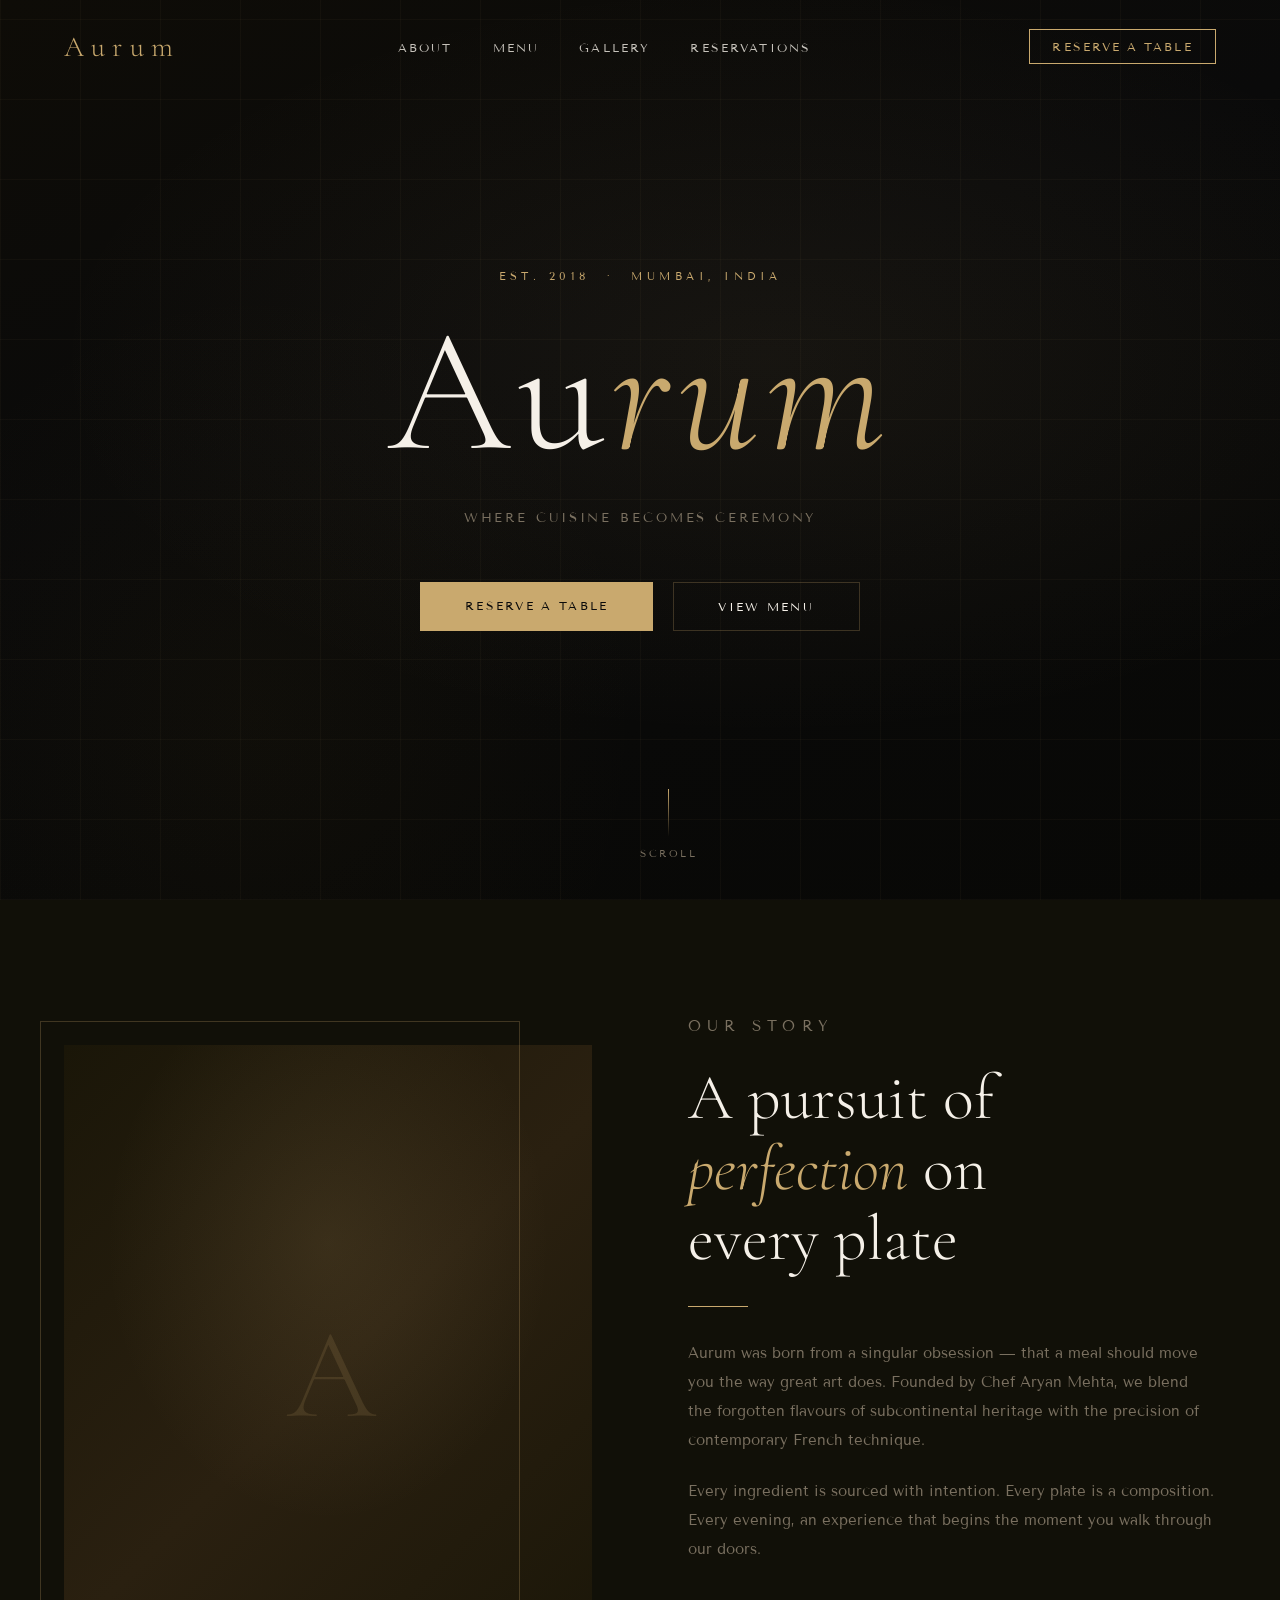
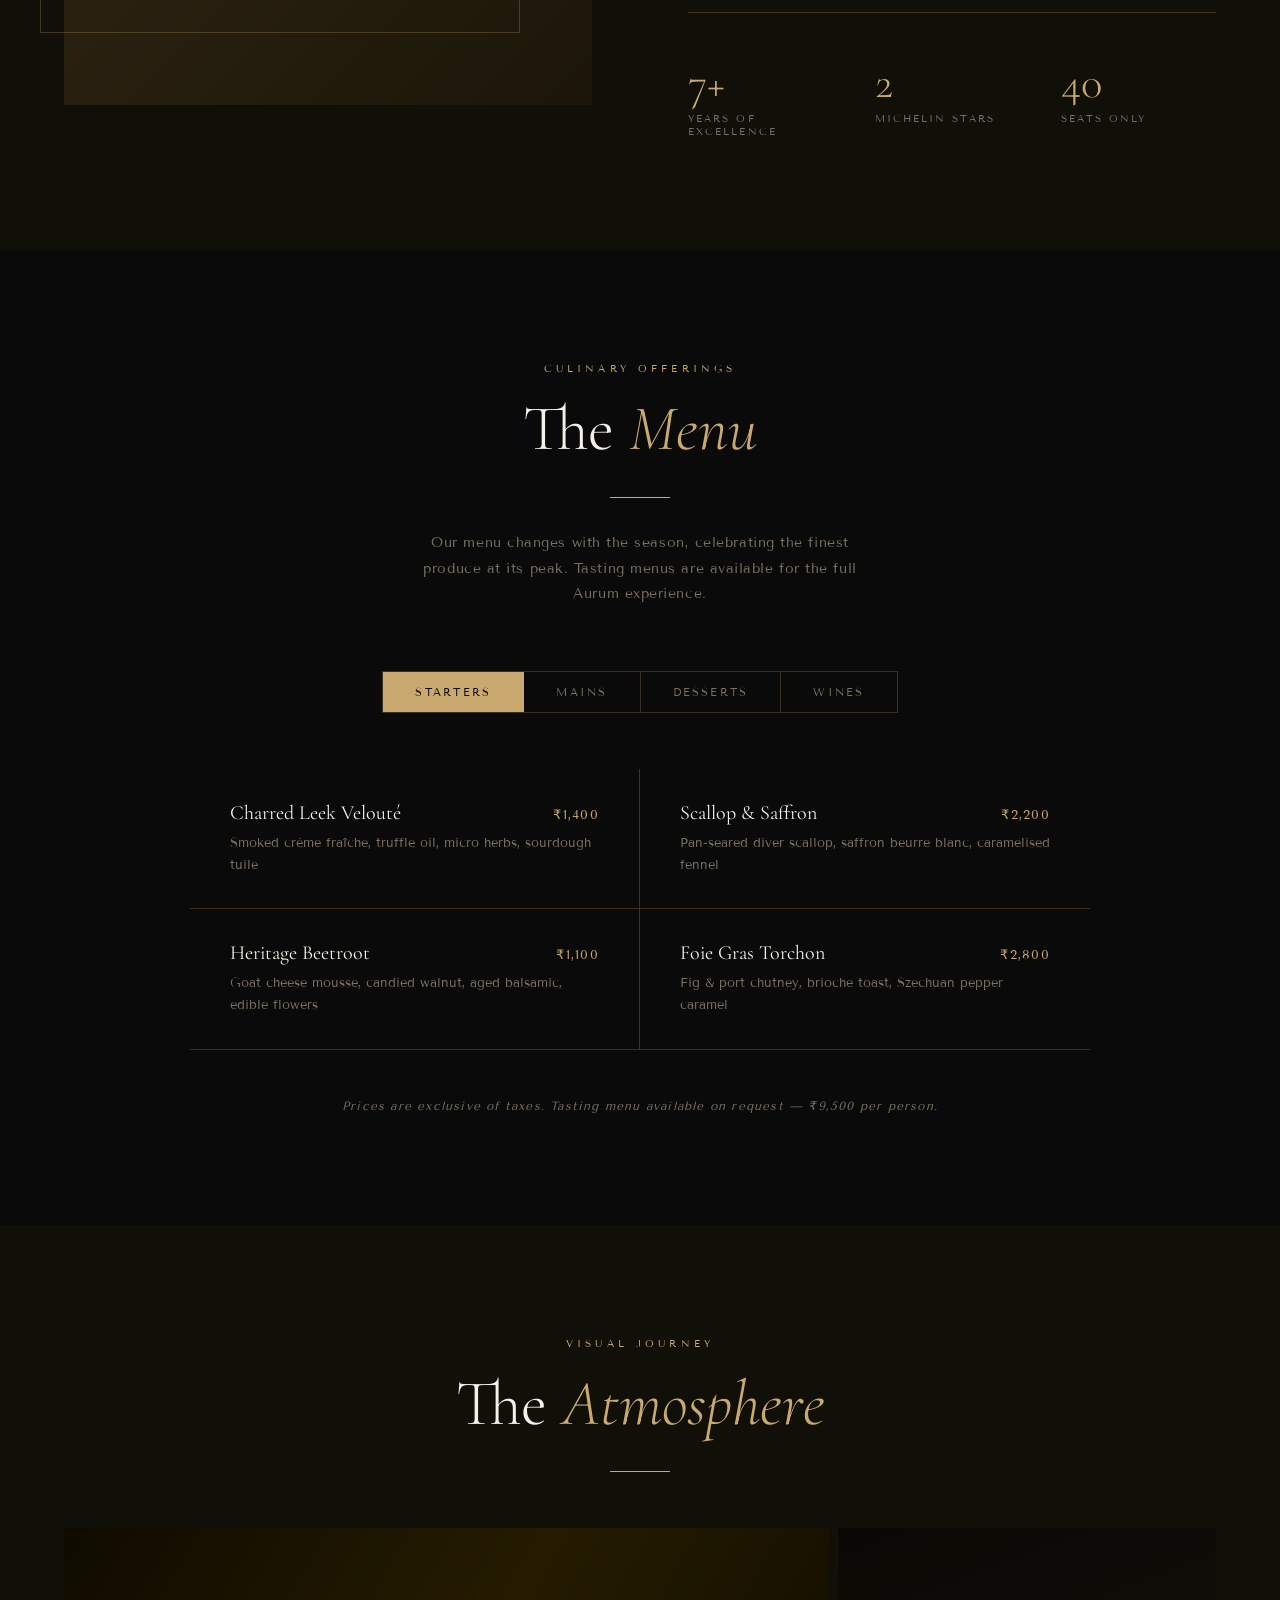
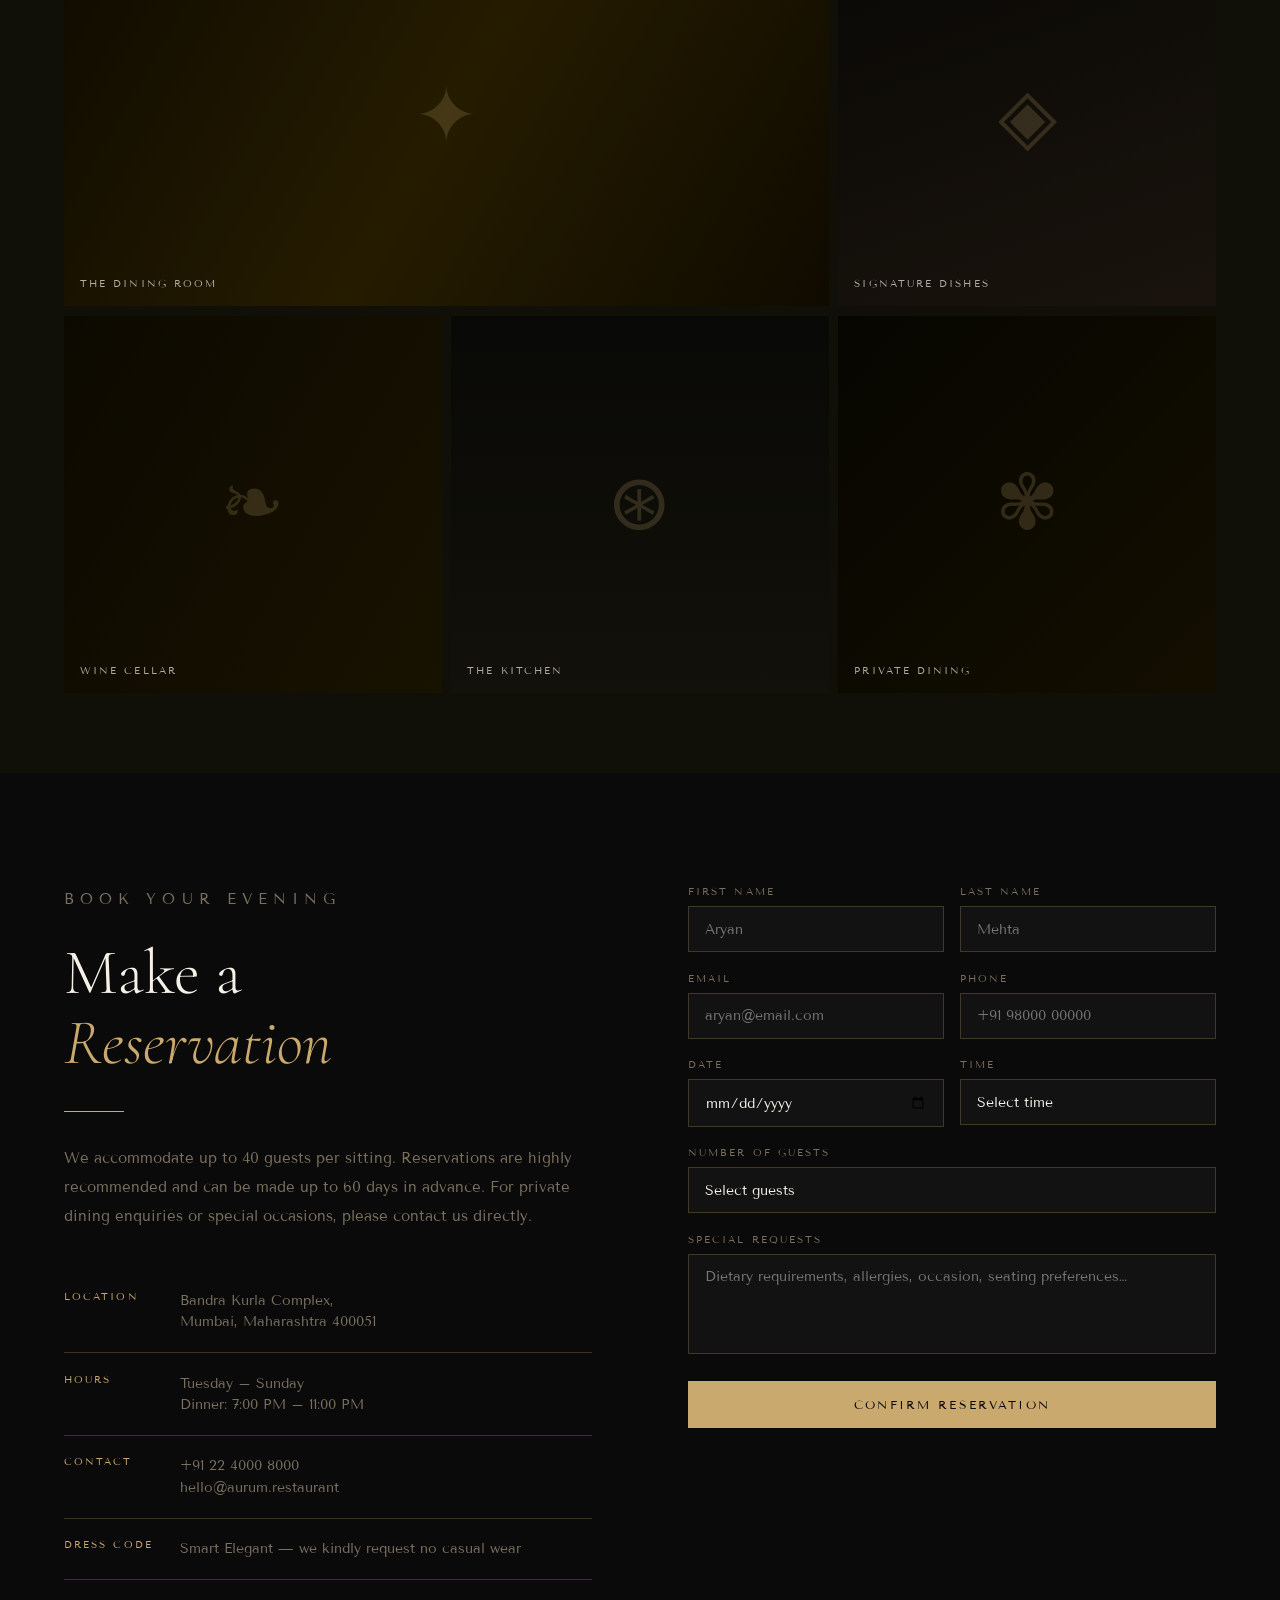
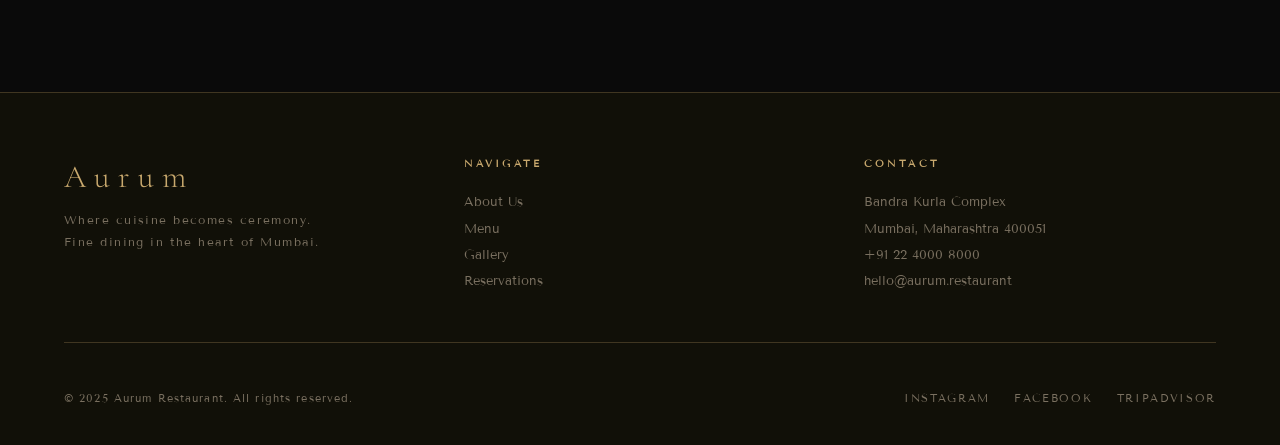
==== index.html @ f6ace439 "Create index.html" ====
<!DOCTYPE html>
<html lang="en">
<head>
  <meta charset="UTF-8" />
  <meta name="viewport" content="width=device-width, initial-scale=1.0"/>
  <title>Aurum — Fine Dining</title>
  <link rel="preconnect" href="https://fonts.googleapis.com">
  <link rel="preconnect" href="https://fonts.gstatic.com" crossorigin>
  <link href="https://fonts.googleapis.com/css2?family=Cormorant+Garamond:ital,wght@0,300;0,400;0,600;1,300;1,400&family=Tenor+Sans&display=swap" rel="stylesheet">
  <style>
    *, *::before, *::after { box-sizing: border-box; margin: 0; padding: 0; }

    :root {
      --gold: #C9A96E;
      --gold-light: #E8D5A3;
      --gold-dark: #8B6914;
      --black: #0A0A0A;
      --deep: #111008;
      --off-white: #F5F0E8;
      --muted: #7A7060;
      --border: rgba(201,169,110,0.25);
    }

    html { scroll-behavior: smooth; }

    body {
      background: var(--black);
      color: var(--off-white);
      font-family: 'Tenor Sans', sans-serif;
      overflow-x: hidden;
    }

    /* ── NAV ── */
    nav {
      position: fixed; top: 0; left: 0; right: 0; z-index: 100;
      display: flex; align-items: center; justify-content: space-between;
      padding: 1.8rem 5vw;
      transition: background 0.4s, padding 0.4s;
    }
    nav.scrolled {
      background: rgba(10,10,10,0.95);
      backdrop-filter: blur(12px);
      padding: 1.1rem 5vw;
      border-bottom: 1px solid var(--border);
    }
    .nav-logo {
      font-family: 'Cormorant Garamond', serif;
      font-size: 1.8rem;
      font-weight: 300;
      letter-spacing: 0.25em;
      color: var(--gold);
      text-decoration: none;
    }
    .nav-links { display: flex; gap: 2.5rem; list-style: none; }
    .nav-links a {
      color: var(--off-white);
      text-decoration: none;
      font-size: 0.75rem;
      letter-spacing: 0.18em;
      text-transform: uppercase;
      opacity: 0.8;
      transition: opacity 0.2s, color 0.2s;
    }
    .nav-links a:hover { opacity: 1; color: var(--gold); }
    .nav-reserve {
      font-size: 0.72rem;
      letter-spacing: 0.18em;
      text-transform: uppercase;
      border: 1px solid var(--gold);
      color: var(--gold);
      padding: 0.55rem 1.4rem;
      text-decoration: none;
      transition: background 0.25s, color 0.25s;
    }
    .nav-reserve:hover { background: var(--gold); color: var(--black); }
    .hamburger { display: none; flex-direction: column; gap: 5px; cursor: pointer; }
    .hamburger span { width: 24px; height: 1px; background: var(--off-white); display: block; transition: 0.3s; }

    /* ── HERO ── */
    #hero {
      min-height: 100vh;
      display: grid; place-items: center;
      position: relative;
      overflow: hidden;
    }
    .hero-bg {
      position: absolute; inset: 0;
      background:
        radial-gradient(ellipse 80% 60% at 60% 40%, rgba(201,169,110,0.07) 0%, transparent 70%),
        radial-gradient(ellipse 50% 80% at 20% 80%, rgba(139,105,20,0.05) 0%, transparent 60%),
        linear-gradient(160deg, #0e0c07 0%, #0A0A0A 40%, #080806 100%);
    }
    .hero-lines {
      position: absolute; inset: 0;
      background-image:
        repeating-linear-gradient(90deg, rgba(201,169,110,0.04) 0px, rgba(201,169,110,0.04) 1px, transparent 1px, transparent 80px),
        repeating-linear-gradient(0deg, rgba(201,169,110,0.04) 0px, rgba(201,169,110,0.04) 1px, transparent 1px, transparent 80px);
    }
    .hero-content {
      position: relative; z-index: 2;
      text-align: center;
      padding: 0 2rem;
      animation: heroFade 1.4s ease both;
    }
    @keyframes heroFade {
      from { opacity: 0; transform: translateY(30px); }
      to   { opacity: 1; transform: translateY(0); }
    }
    .hero-eyebrow {
      font-size: 0.7rem;
      letter-spacing: 0.4em;
      text-transform: uppercase;
      color: var(--gold);
      margin-bottom: 2rem;
      animation: heroFade 1.4s 0.2s ease both;
    }
    .hero-title {
      font-family: 'Cormorant Garamond', serif;
      font-size: clamp(5rem, 14vw, 11rem);
      font-weight: 300;
      line-height: 0.88;
      letter-spacing: 0.04em;
      color: var(--off-white);
      animation: heroFade 1.4s 0.35s ease both;
    }
    .hero-title em {
      font-style: italic;
      color: var(--gold);
    }
    .hero-subtitle {
      margin-top: 2.5rem;
      font-size: 0.82rem;
      letter-spacing: 0.22em;
      text-transform: uppercase;
      color: var(--muted);
      animation: heroFade 1.4s 0.5s ease both;
    }
    .hero-cta {
      margin-top: 3.5rem;
      display: flex; gap: 1.2rem; justify-content: center; flex-wrap: wrap;
      animation: heroFade 1.4s 0.65s ease both;
    }
    .btn-primary {
      background: var(--gold); color: var(--black);
      padding: 1rem 2.8rem;
      text-decoration: none;
      font-size: 0.72rem;
      letter-spacing: 0.2em;
      text-transform: uppercase;
      transition: background 0.25s, transform 0.2s;
      display: inline-block;
    }
    .btn-primary:hover { background: var(--gold-light); transform: translateY(-2px); }
    .btn-outline {
      border: 1px solid var(--border);
      color: var(--off-white);
      padding: 1rem 2.8rem;
      text-decoration: none;
      font-size: 0.72rem;
      letter-spacing: 0.2em;
      text-transform: uppercase;
      transition: border-color 0.25s, color 0.25s;
      display: inline-block;
    }
    .btn-outline:hover { border-color: var(--gold); color: var(--gold); }
    .hero-scroll {
      position: absolute; bottom: 2.5rem; left: 50%; transform: translateX(-50%);
      display: flex; flex-direction: column; align-items: center; gap: 0.6rem;
      font-size: 0.65rem; letter-spacing: 0.25em; text-transform: uppercase; color: var(--muted);
      animation: heroFade 1.4s 1s ease both;
    }
    .scroll-line {
      width: 1px; height: 48px;
      background: linear-gradient(to bottom, var(--gold), transparent);
      animation: scrollPulse 2s ease-in-out infinite;
    }
    @keyframes scrollPulse {
      0%,100% { opacity: 0.4; transform: scaleY(1); }
      50% { opacity: 1; transform: scaleY(1.2); }
    }

    /* ── SECTION COMMONS ── */
    section { padding: 7rem 5vw; }
    .section-label {
      font-size: 0.65rem;
      letter-spacing: 0.4em;
      text-transform: uppercase;
      color: var(--gold);
      margin-bottom: 1.2rem;
    }
    .section-title {
      font-family: 'Cormorant Garamond', serif;
      font-size: clamp(2.6rem, 5vw, 4rem);
      font-weight: 300;
      line-height: 1.1;
      color: var(--off-white);
    }
    .section-title em { font-style: italic; color: var(--gold); }
    .divider {
      width: 60px; height: 1px;
      background: var(--gold);
      margin: 2rem 0;
    }

    /* ── ABOUT ── */
    #about {
      display: grid;
      grid-template-columns: 1fr 1fr;
      gap: 6rem;
      align-items: center;
      background: var(--deep);
    }
    .about-visual {
      position: relative;
      aspect-ratio: 4/5;
    }
    .about-img-placeholder {
      width: 100%; height: 100%;
      background: linear-gradient(135deg, #1a1608 0%, #2a2010 50%, #1a1608 100%);
      display: flex; align-items: center; justify-content: center;
      overflow: hidden;
      position: relative;
    }
    .about-img-placeholder::before {
      content: '';
      position: absolute; inset: 0;
      background:
        radial-gradient(ellipse 60% 60% at 50% 30%, rgba(201,169,110,0.12) 0%, transparent 70%);
    }
    .about-img-inner {
      font-family: 'Cormorant Garamond', serif;
      font-size: 8rem;
      color: rgba(201,169,110,0.15);
      font-weight: 300;
      letter-spacing: -0.05em;
      z-index: 1;
    }
    .about-frame {
      position: absolute;
      top: -1.5rem; left: -1.5rem;
      width: calc(100% - 3rem); height: calc(100% - 3rem);
      border: 1px solid var(--border);
      pointer-events: none;
    }
    .about-text p {
      color: var(--muted);
      line-height: 1.9;
      font-size: 0.95rem;
      margin-bottom: 1.4rem;
    }
    .about-stats {
      display: grid; grid-template-columns: repeat(3, 1fr);
      gap: 2rem; margin-top: 3rem;
      padding-top: 3rem;
      border-top: 1px solid var(--border);
    }
    .stat-num {
      font-family: 'Cormorant Garamond', serif;
      font-size: 2.8rem;
      font-weight: 300;
      color: var(--gold);
      line-height: 1;
    }
    .stat-label {
      font-size: 0.65rem;
      letter-spacing: 0.2em;
      text-transform: uppercase;
      color: var(--muted);
      margin-top: 0.4rem;
    }

    /* ── MENU ── */
    #menu { background: var(--black); }
    .menu-header { text-align: center; margin-bottom: 4rem; }
    .menu-header .divider { margin: 2rem auto; }
    .menu-tabs {
      display: flex; justify-content: center; gap: 0;
      margin-bottom: 3.5rem;
      border: 1px solid var(--border);
      width: fit-content;
      margin-left: auto; margin-right: auto;
    }
    .tab-btn {
      padding: 0.8rem 2rem;
      font-size: 0.7rem;
      letter-spacing: 0.2em;
      text-transform: uppercase;
      background: none;
      border: none;
      color: var(--muted);
      cursor: pointer;
      transition: background 0.2s, color 0.2s;
      font-family: 'Tenor Sans', sans-serif;
      border-right: 1px solid var(--border);
    }
    .tab-btn:last-child { border-right: none; }
    .tab-btn.active { background: var(--gold); color: var(--black); }
    .tab-btn:hover:not(.active) { color: var(--gold); }
    .menu-panel { display: none; }
    .menu-panel.active { display: block; }
    .menu-grid {
      display: grid;
      grid-template-columns: 1fr 1fr;
      gap: 0;
      max-width: 900px;
      margin: 0 auto;
    }
    .menu-item {
      padding: 2rem 2.5rem;
      border-bottom: 1px solid var(--border);
      border-right: 1px solid var(--border);
      transition: background 0.2s;
    }
    .menu-item:nth-child(even) { border-right: none; }
    .menu-item:hover { background: rgba(201,169,110,0.03); }
    .menu-item-top {
      display: flex; justify-content: space-between; align-items: baseline;
      margin-bottom: 0.5rem;
    }
    .menu-item-name {
      font-family: 'Cormorant Garamond', serif;
      font-size: 1.25rem;
      font-weight: 400;
      color: var(--off-white);
    }
    .menu-item-price {
      font-size: 0.8rem;
      color: var(--gold);
      letter-spacing: 0.1em;
    }
    .menu-item-desc {
      font-size: 0.8rem;
      color: var(--muted);
      line-height: 1.7;
    }
    .menu-note {
      text-align: center;
      margin-top: 3rem;
      font-size: 0.75rem;
      color: var(--muted);
      letter-spacing: 0.1em;
      font-style: italic;
    }

    /* ── GALLERY ── */
    #gallery {
      background: var(--deep);
      padding-bottom: 5rem;
    }
    .gallery-header { text-align: center; margin-bottom: 3.5rem; }
    .gallery-header .divider { margin: 2rem auto; }
    .gallery-grid {
      display: grid;
      grid-template-columns: repeat(3, 1fr);
      grid-template-rows: auto;
      gap: 0.6rem;
    }
    .gallery-cell {
      aspect-ratio: 1;
      overflow: hidden;
      position: relative;
      cursor: pointer;
    }
    .gallery-cell:first-child { grid-column: span 2; aspect-ratio: unset; }
    .gallery-inner {
      width: 100%; height: 100%;
      min-height: 220px;
      background: linear-gradient(135deg, #1a1608, #2e2410);
      display: flex; align-items: center; justify-content: center;
      transition: transform 0.5s ease;
      position: relative;
      overflow: hidden;
    }
    .gallery-inner::after {
      content: '';
      position: absolute; inset: 0;
      background: rgba(0,0,0,0.4);
      transition: opacity 0.3s;
    }
    .gallery-cell:hover .gallery-inner { transform: scale(1.04); }
    .gallery-cell:hover .gallery-inner::after { opacity: 0.2; }
    .gallery-icon {
      font-family: 'Cormorant Garamond', serif;
      font-size: clamp(3rem, 6vw, 5rem);
      color: rgba(201,169,110,0.2);
      z-index: 1;
    }
    .gallery-label {
      position: absolute; bottom: 1rem; left: 1rem;
      font-size: 0.65rem;
      letter-spacing: 0.2em;
      text-transform: uppercase;
      color: rgba(245,240,232,0.7);
      z-index: 2;
    }

    /* ── RESERVATIONS ── */
    #reservations {
      background: var(--black);
      display: grid;
      grid-template-columns: 1fr 1fr;
      gap: 6rem;
      align-items: start;
    }
    .res-info {}
    .res-info p {
      color: var(--muted);
      line-height: 1.9;
      font-size: 0.95rem;
      margin-bottom: 1.5rem;
    }
    .res-details { margin-top: 2.5rem; }
    .res-detail-item {
      display: flex; gap: 1rem;
      padding: 1.2rem 0;
      border-bottom: 1px solid var(--border);
    }
    .res-detail-label {
      font-size: 0.65rem;
      letter-spacing: 0.2em;
      text-transform: uppercase;
      color: var(--gold);
      min-width: 100px;
    }
    .res-detail-value {
      font-size: 0.85rem;
      color: var(--muted);
      line-height: 1.6;
    }
    .res-form { display: flex; flex-direction: column; gap: 1.2rem; }
    .form-row { display: grid; grid-template-columns: 1fr 1fr; gap: 1rem; }
    .form-group { display: flex; flex-direction: column; gap: 0.5rem; }
    .form-group label {
      font-size: 0.65rem;
      letter-spacing: 0.2em;
      text-transform: uppercase;
      color: var(--muted);
    }
    .form-group input,
    .form-group select,
    .form-group textarea {
      background: rgba(255,255,255,0.03);
      border: 1px solid var(--border);
      color: var(--off-white);
      padding: 0.85rem 1rem;
      font-family: 'Tenor Sans', sans-serif;
      font-size: 0.85rem;
      outline: none;
      transition: border-color 0.2s;
      -webkit-appearance: none;
    }
    .form-group select { cursor: pointer; }
    .form-group select option { background: #111; }
    .form-group input:focus,
    .form-group select:focus,
    .form-group textarea:focus { border-color: var(--gold); }
    .form-group textarea { resize: none; height: 100px; }
    .form-submit {
      background: var(--gold); color: var(--black);
      border: none;
      padding: 1rem 2rem;
      font-family: 'Tenor Sans', sans-serif;
      font-size: 0.72rem;
      letter-spacing: 0.2em;
      text-transform: uppercase;
      cursor: pointer;
      transition: background 0.25s, transform 0.2s;
      margin-top: 0.5rem;
    }
    .form-submit:hover { background: var(--gold-light); transform: translateY(-2px); }
    .form-success {
      display: none;
      background: rgba(201,169,110,0.08);
      border: 1px solid var(--border);
      padding: 1.5rem;
      text-align: center;
      color: var(--gold);
      font-size: 0.85rem;
      letter-spacing: 0.1em;
    }

    /* ── FOOTER ── */
    footer {
      background: var(--deep);
      padding: 4rem 5vw 2.5rem;
      border-top: 1px solid var(--border);
    }
    .footer-top {
      display: grid; grid-template-columns: 1fr 1fr 1fr;
      gap: 3rem; margin-bottom: 3rem;
      padding-bottom: 3rem;
      border-bottom: 1px solid var(--border);
    }
    .footer-brand {}
    .footer-logo {
      font-family: 'Cormorant Garamond', serif;
      font-size: 2rem; font-weight: 300;
      letter-spacing: 0.25em; color: var(--gold);
      margin-bottom: 0.8rem;
    }
    .footer-tagline {
      font-size: 0.75rem; color: var(--muted);
      letter-spacing: 0.12em; line-height: 1.8;
    }
    .footer-col h4 {
      font-size: 0.65rem;
      letter-spacing: 0.3em;
      text-transform: uppercase;
      color: var(--gold);
      margin-bottom: 1.2rem;
    }
    .footer-col p, .footer-col a {
      font-size: 0.82rem;
      color: var(--muted);
      line-height: 2;
      text-decoration: none;
      display: block;
      transition: color 0.2s;
    }
    .footer-col a:hover { color: var(--gold); }
    .footer-bottom {
      display: flex; justify-content: space-between; align-items: center;
      flex-wrap: wrap; gap: 1rem;
    }
    .footer-copy {
      font-size: 0.7rem; color: var(--muted);
      letter-spacing: 0.1em;
    }
    .footer-social { display: flex; gap: 1.5rem; }
    .footer-social a {
      font-size: 0.7rem;
      letter-spacing: 0.15em;
      text-transform: uppercase;
      color: var(--muted);
      text-decoration: none;
      transition: color 0.2s;
    }
    .footer-social a:hover { color: var(--gold); }

    /* ── FADE IN ON SCROLL ── */
    .reveal {
      opacity: 0;
      transform: translateY(24px);
      transition: opacity 0.8s ease, transform 0.8s ease;
    }
    .reveal.visible {
      opacity: 1;
      transform: translateY(0);
    }

    /* ── RESPONSIVE ── */
    @media (max-width: 900px) {
      #about { grid-template-columns: 1fr; }
      .about-visual { max-width: 400px; }
      .menu-grid { grid-template-columns: 1fr; }
      .menu-item { border-right: none; }
      .menu-item:nth-child(even) { border-right: none; }
      #reservations { grid-template-columns: 1fr; }
      .form-row { grid-template-columns: 1fr; }
      .gallery-grid { grid-template-columns: 1fr 1fr; }
      .gallery-cell:first-child { grid-column: span 2; }
      .footer-top { grid-template-columns: 1fr; gap: 2rem; }
      .nav-links, .nav-reserve { display: none; }
      .hamburger { display: flex; }
    }
    @media (max-width: 560px) {
      section { padding: 5rem 6vw; }
      .gallery-grid { grid-template-columns: 1fr; }
      .gallery-cell:first-child { grid-column: span 1; }
      .menu-tabs { flex-direction: column; width: 100%; }
      .tab-btn { border-right: none; border-bottom: 1px solid var(--border); }
      .tab-btn:last-child { border-bottom: none; }
      .about-stats { grid-template-columns: 1fr 1fr; }
    }

    /* Mobile nav drawer */
    .mobile-nav {
      display: none;
      position: fixed; inset: 0; z-index: 200;
      background: rgba(10,10,10,0.98);
      flex-direction: column;
      align-items: center;
      justify-content: center;
      gap: 2.5rem;
    }
    .mobile-nav.open { display: flex; }
    .mobile-nav a {
      font-family: 'Cormorant Garamond', serif;
      font-size: 2.5rem; font-weight: 300;
      letter-spacing: 0.1em;
      color: var(--off-white);
      text-decoration: none;
      transition: color 0.2s;
    }
    .mobile-nav a:hover { color: var(--gold); }
    .mobile-close {
      position: absolute; top: 2rem; right: 5vw;
      font-size: 2rem; color: var(--muted);
      background: none; border: none; cursor: pointer;
    }
  </style>
</head>
<body>

<!-- NAV -->
<nav id="navbar">
  <a class="nav-logo" href="#">Aurum</a>
  <ul class="nav-links">
    <li><a href="#about">About</a></li>
    <li><a href="#menu">Menu</a></li>
    <li><a href="#gallery">Gallery</a></li>
    <li><a href="#reservations">Reservations</a></li>
  </ul>
  <a class="nav-reserve" href="#reservations">Reserve a Table</a>
  <div class="hamburger" id="hamburger">
    <span></span><span></span><span></span>
  </div>
</nav>

<!-- MOBILE NAV -->
<div class="mobile-nav" id="mobileNav">
  <button class="mobile-close" id="mobileClose">✕</button>
  <a href="#about" onclick="closeMobile()">About</a>
  <a href="#menu" onclick="closeMobile()">Menu</a>
  <a href="#gallery" onclick="closeMobile()">Gallery</a>
  <a href="#reservations" onclick="closeMobile()">Reserve</a>
</div>

<!-- HERO -->
<section id="hero">
  <div class="hero-bg"></div>
  <div class="hero-lines"></div>
  <div class="hero-content">
    <p class="hero-eyebrow">Est. 2018 &nbsp;·&nbsp; Mumbai, India</p>
    <h1 class="hero-title">Au<em>rum</em></h1>
    <p class="hero-subtitle">Where Cuisine Becomes Ceremony</p>
    <div class="hero-cta">
      <a href="#reservations" class="btn-primary">Reserve a Table</a>
      <a href="#menu" class="btn-outline">View Menu</a>
    </div>
  </div>
  <div class="hero-scroll">
    <div class="scroll-line"></div>
    <span>Scroll</span>
  </div>
</section>

<!-- ABOUT -->
<section id="about">
  <div class="about-visual reveal">
    <div class="about-img-placeholder">
      <div class="about-img-inner">A</div>
    </div>
    <div class="about-frame"></div>
  </div>
  <div class="about-text reveal">
    <p class="section-label">Our Story</p>
    <h2 class="section-title">A pursuit of<br><em>perfection</em> on<br>every plate</h2>
    <div class="divider"></div>
    <p>Aurum was born from a singular obsession — that a meal should move you the way great art does. Founded by Chef Aryan Mehta, we blend the forgotten flavours of subcontinental heritage with the precision of contemporary French technique.</p>
    <p>Every ingredient is sourced with intention. Every plate is a composition. Every evening, an experience that begins the moment you walk through our doors.</p>
    <div class="about-stats">
      <div>
        <div class="stat-num">7+</div>
        <div class="stat-label">Years of Excellence</div>
      </div>
      <div>
        <div class="stat-num">2</div>
        <div class="stat-label">Michelin Stars</div>
      </div>
      <div>
        <div class="stat-num">40</div>
        <div class="stat-label">Seats Only</div>
      </div>
    </div>
  </div>
</section>

<!-- MENU -->
<section id="menu">
  <div class="menu-header reveal">
    <p class="section-label">Culinary Offerings</p>
    <h2 class="section-title">The <em>Menu</em></h2>
    <div class="divider"></div>
    <p style="color:var(--muted);font-size:0.85rem;max-width:480px;margin:0 auto;line-height:1.9;letter-spacing:0.04em;">Our menu changes with the season, celebrating the finest produce at its peak. Tasting menus are available for the full Aurum experience.</p>
  </div>

  <div class="menu-tabs reveal">
    <button class="tab-btn active" onclick="switchTab('starters')">Starters</button>
    <button class="tab-btn" onclick="switchTab('mains')">Mains</button>
    <button class="tab-btn" onclick="switchTab('desserts')">Desserts</button>
    <button class="tab-btn" onclick="switchTab('wines')">Wines</button>
  </div>

  <div id="starters" class="menu-panel active reveal">
    <div class="menu-grid">
      <div class="menu-item">
        <div class="menu-item-top">
          <span class="menu-item-name">Charred Leek Velouté</span>
          <span class="menu-item-price">₹1,400</span>
        </div>
        <p class="menu-item-desc">Smoked crème fraîche, truffle oil, micro herbs, sourdough tuile</p>
      </div>
      <div class="menu-item">
        <div class="menu-item-top">
          <span class="menu-item-name">Scallop & Saffron</span>
          <span class="menu-item-price">₹2,200</span>
        </div>
        <p class="menu-item-desc">Pan-seared diver scallop, saffron beurre blanc, caramelised fennel</p>
      </div>
      <div class="menu-item">
        <div class="menu-item-top">
          <span class="menu-item-name">Heritage Beetroot</span>
          <span class="menu-item-price">₹1,100</span>
        </div>
        <p class="menu-item-desc">Goat cheese mousse, candied walnut, aged balsamic, edible flowers</p>
      </div>
      <div class="menu-item">
        <div class="menu-item-top">
          <span class="menu-item-name">Foie Gras Torchon</span>
          <span class="menu-item-price">₹2,800</span>
        </div>
        <p class="menu-item-desc">Fig & port chutney, brioche toast, Szechuan pepper caramel</p>
      </div>
    </div>
  </div>

  <div id="mains" class="menu-panel reveal">
    <div class="menu-grid">
      <div class="menu-item">
        <div class="menu-item-top">
          <span class="menu-item-name">A5 Wagyu Striploin</span>
          <span class="menu-item-price">₹8,500</span>
        </div>
        <p class="menu-item-desc">Japanese A5 wagyu, bone marrow butter, truffle jus, pomme purée</p>
      </div>
      <div class="menu-item">
        <div class="menu-item-top">
          <span class="menu-item-name">Halibut en Croûte</span>
          <span class="menu-item-price">₹4,200</span>
        </div>
        <p class="menu-item-desc">Wild halibut in herb pastry, lobster bisque, sea vegetables</p>
      </div>
      <div class="menu-item">
        <div class="menu-item-top">
          <span class="menu-item-name">Duck à l'Orange</span>
          <span class="menu-item-price">₹3,800</span>
        </div>
        <p class="menu-item-desc">Slow-roasted duck breast, Nagpur orange glaze, braised lentils, crispy skin</p>
      </div>
      <div class="menu-item">
        <div class="menu-item-top">
          <span class="menu-item-name">Wild Mushroom Risotto</span>
          <span class="menu-item-price">₹2,600</span>
        </div>
        <p class="menu-item-desc">Carnaroli rice, porcini & chanterelle, aged Parmigiano, white truffle shavings</p>
      </div>
    </div>
  </div>

  <div id="desserts" class="menu-panel reveal">
    <div class="menu-grid">
      <div class="menu-item">
        <div class="menu-item-top">
          <span class="menu-item-name">Valrhona Soufflé</span>
          <span class="menu-item-price">₹1,600</span>
        </div>
        <p class="menu-item-desc">70% dark chocolate soufflé, vanilla bean ice cream, sea salt caramel</p>
      </div>
      <div class="menu-item">
        <div class="menu-item-top">
          <span class="menu-item-name">Jasmine Panna Cotta</span>
          <span class="menu-item-price">₹1,200</span>
        </div>
        <p class="menu-item-desc">Jasmine tea set cream, lychee granita, rose petal tuile</p>
      </div>
      <div class="menu-item">
        <div class="menu-item-top">
          <span class="menu-item-name">Mango Tarte Tatin</span>
          <span class="menu-item-price">₹1,400</span>
        </div>
        <p class="menu-item-desc">Alphonso mango, caramelised puff pastry, cardamom Chantilly</p>
      </div>
      <div class="menu-item">
        <div class="menu-item-top">
          <span class="menu-item-name">Cheese Trolley</span>
          <span class="menu-item-price">₹1,800</span>
        </div>
        <p class="menu-item-desc">Seasonal selection of 5 artisan cheeses, accompaniments, house crackers</p>
      </div>
    </div>
  </div>

  <div id="wines" class="menu-panel reveal">
    <div class="menu-grid">
      <div class="menu-item">
        <div class="menu-item-top">
          <span class="menu-item-name">Puligny-Montrachet</span>
          <span class="menu-item-price">₹12,000</span>
        </div>
        <p class="menu-item-desc">Louis Jadot · Burgundy, France · 2019 — Crisp, mineral, stone fruit</p>
      </div>
      <div class="menu-item">
        <div class="menu-item-top">
          <span class="menu-item-name">Château Margaux</span>
          <span class="menu-item-price">₹38,000</span>
        </div>
        <p class="menu-item-desc">Premier Grand Cru · Bordeaux, France · 2015 — Full, complex, violet notes</p>
      </div>
      <div class="menu-item">
        <div class="menu-item-top">
          <span class="menu-item-name">Sula Rasa Shiraz</span>
          <span class="menu-item-price">₹4,500</span>
        </div>
        <p class="menu-item-desc">Sula Vineyards · Nashik, India · 2021 — Spiced plum, smooth tannins</p>
      </div>
      <div class="menu-item">
        <div class="menu-item-top">
          <span class="menu-item-name">Krug Grande Cuvée</span>
          <span class="menu-item-price">₹28,000</span>
        </div>
        <p class="menu-item-desc">Champagne · France · NV — Toasty brioche, creamy mousse, citrus zest</p>
      </div>
    </div>
  </div>

  <p class="menu-note reveal">Prices are exclusive of taxes. Tasting menu available on request — ₹9,500 per person.</p>
</section>

<!-- GALLERY -->
<section id="gallery">
  <div class="gallery-header reveal">
    <p class="section-label">Visual Journey</p>
    <h2 class="section-title">The <em>Atmosphere</em></h2>
    <div class="divider"></div>
  </div>
  <div class="gallery-grid reveal">
    <div class="gallery-cell">
      <div class="gallery-inner" style="background: linear-gradient(120deg,#1a1200,#3d2e00,#1a1200);">
        <span class="gallery-icon">✦</span>
        <span class="gallery-label">The Dining Room</span>
      </div>
    </div>
    <div class="gallery-cell">
      <div class="gallery-inner" style="background: linear-gradient(160deg,#0f0e08,#2a2015);">
        <span class="gallery-icon">◈</span>
        <span class="gallery-label">Signature Dishes</span>
      </div>
    </div>
    <div class="gallery-cell">
      <div class="gallery-inner" style="background: linear-gradient(120deg,#140f00,#281e00);">
        <span class="gallery-icon">❧</span>
        <span class="gallery-label">Wine Cellar</span>
      </div>
    </div>
    <div class="gallery-cell">
      <div class="gallery-inner" style="background: linear-gradient(180deg,#0e0e0a,#1e1c10);">
        <span class="gallery-icon">⊛</span>
        <span class="gallery-label">The Kitchen</span>
      </div>
    </div>
    <div class="gallery-cell">
      <div class="gallery-inner" style="background: linear-gradient(135deg,#0a0900,#201800);">
        <span class="gallery-icon">✾</span>
        <span class="gallery-label">Private Dining</span>
      </div>
    </div>
  </div>
</section>

<!-- RESERVATIONS -->
<section id="reservations">
  <div class="res-info reveal">
    <p class="section-label">Book Your Evening</p>
    <h2 class="section-title">Make a<br><em>Reservation</em></h2>
    <div class="divider"></div>
    <p>We accommodate up to 40 guests per sitting. Reservations are highly recommended and can be made up to 60 days in advance. For private dining enquiries or special occasions, please contact us directly.</p>
    <div class="res-details">
      <div class="res-detail-item">
        <span class="res-detail-label">Location</span>
        <span class="res-detail-value">Bandra Kurla Complex,<br>Mumbai, Maharashtra 400051</span>
      </div>
      <div class="res-detail-item">
        <span class="res-detail-label">Hours</span>
        <span class="res-detail-value">Tuesday – Sunday<br>Dinner: 7:00 PM – 11:00 PM</span>
      </div>
      <div class="res-detail-item">
        <span class="res-detail-label">Contact</span>
        <span class="res-detail-value">+91 22 4000 8000<br>hello@aurum.restaurant</span>
      </div>
      <div class="res-detail-item">
        <span class="res-detail-label">Dress Code</span>
        <span class="res-detail-value">Smart Elegant — we kindly request no casual wear</span>
      </div>
    </div>
  </div>

  <div class="reveal">
    <form class="res-form" id="resForm" onsubmit="submitReservation(event)">
      <div class="form-row">
        <div class="form-group">
          <label>First Name</label>
          <input type="text" placeholder="Aryan" required />
        </div>
        <div class="form-group">
          <label>Last Name</label>
          <input type="text" placeholder="Mehta" required />
        </div>
      </div>
      <div class="form-row">
        <div class="form-group">
          <label>Email</label>
          <input type="email" placeholder="aryan@email.com" required />
        </div>
        <div class="form-group">
          <label>Phone</label>
          <input type="tel" placeholder="+91 98000 00000" required />
        </div>
      </div>
      <div class="form-row">
        <div class="form-group">
          <label>Date</label>
          <input type="date" required />
        </div>
        <div class="form-group">
          <label>Time</label>
          <select required>
            <option value="">Select time</option>
            <option>7:00 PM</option>
            <option>7:30 PM</option>
            <option>8:00 PM</option>
            <option>8:30 PM</option>
            <option>9:00 PM</option>
            <option>9:30 PM</option>
          </select>
        </div>
      </div>
      <div class="form-group">
        <label>Number of Guests</label>
        <select required>
          <option value="">Select guests</option>
          <option>1 Guest</option>
          <option>2 Guests</option>
          <option>3 Guests</option>
          <option>4 Guests</option>
          <option>5–6 Guests</option>
          <option>7–8 Guests</option>
          <option>Private Dining (9+)</option>
        </select>
      </div>
      <div class="form-group">
        <label>Special Requests</label>
        <textarea placeholder="Dietary requirements, allergies, occasion, seating preferences…"></textarea>
      </div>
      <button type="submit" class="form-submit">Confirm Reservation</button>
    </form>
    <div class="form-success" id="formSuccess">
      ✦ &nbsp; Thank you. Your reservation request has been received. We will confirm within 24 hours.
    </div>
  </div>
</section>

<!-- FOOTER -->
<footer>
  <div class="footer-top">
    <div class="footer-brand">
      <div class="footer-logo">Aurum</div>
      <p class="footer-tagline">Where cuisine becomes ceremony.<br>Fine dining in the heart of Mumbai.</p>
    </div>
    <div class="footer-col">
      <h4>Navigate</h4>
      <a href="#about">About Us</a>
      <a href="#menu">Menu</a>
      <a href="#gallery">Gallery</a>
      <a href="#reservations">Reservations</a>
    </div>
    <div class="footer-col">
      <h4>Contact</h4>
      <p>Bandra Kurla Complex</p>
      <p>Mumbai, Maharashtra 400051</p>
      <p>+91 22 4000 8000</p>
      <p>hello@aurum.restaurant</p>
    </div>
  </div>
  <div class="footer-bottom">
    <p class="footer-copy">© 2025 Aurum Restaurant. All rights reserved.</p>
    <div class="footer-social">
      <a href="#">Instagram</a>
      <a href="#">Facebook</a>
      <a href="#">TripAdvisor</a>
    </div>
  </div>
</footer>

<script>
  // Sticky nav
  window.addEventListener('scroll', () => {
    document.getElementById('navbar').classList.toggle('scrolled', window.scrollY > 60);
  });

  // Mobile nav
  document.getElementById('hamburger').addEventListener('click', () => {
    document.getElementById('mobileNav').classList.add('open');
  });
  document.getElementById('mobileClose').addEventListener('click', closeMobile);
  function closeMobile() {
    document.getElementById('mobileNav').classList.remove('open');
  }

  // Menu tabs
  function switchTab(id) {
    document.querySelectorAll('.menu-panel').forEach(p => p.classList.remove('active'));
    document.querySelectorAll('.tab-btn').forEach(b => b.classList.remove('active'));
    document.getElementById(id).classList.add('active');
    event.target.classList.add('active');
  }

  // Form submit
  function submitReservation(e) {
    e.preventDefault();
    document.getElementById('resForm').style.display = 'none';
    document.getElementById('formSuccess').style.display = 'block';
  }

  // Scroll reveal
  const reveals = document.querySelectorAll('.reveal');
  const observer = new IntersectionObserver((entries) => {
    entries.forEach(entry => {
      if (entry.isIntersecting) {
        entry.target.classList.add('visible');
        observer.unobserve(entry.target);
      }
    });
  }, { threshold: 0.12 });
  reveals.forEach(el => observer.observe(el));
</script>
</body>
</html>
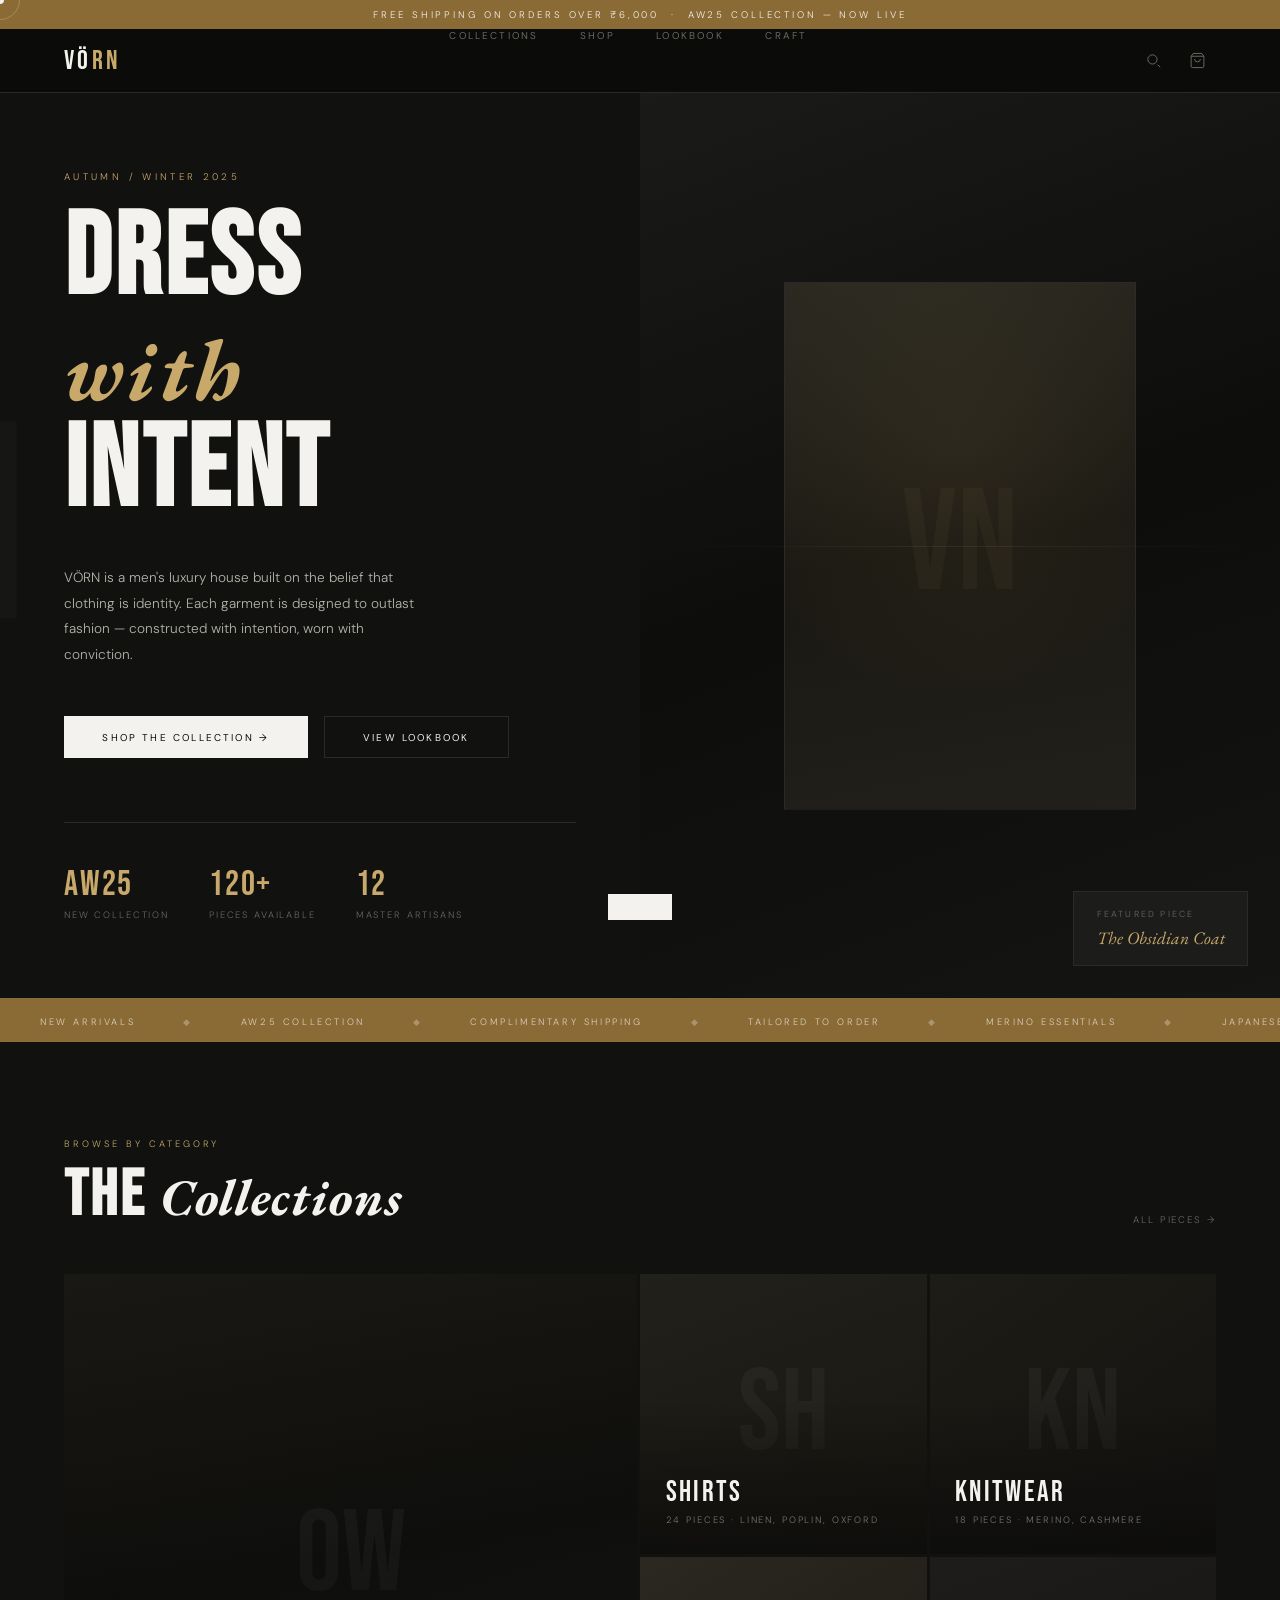
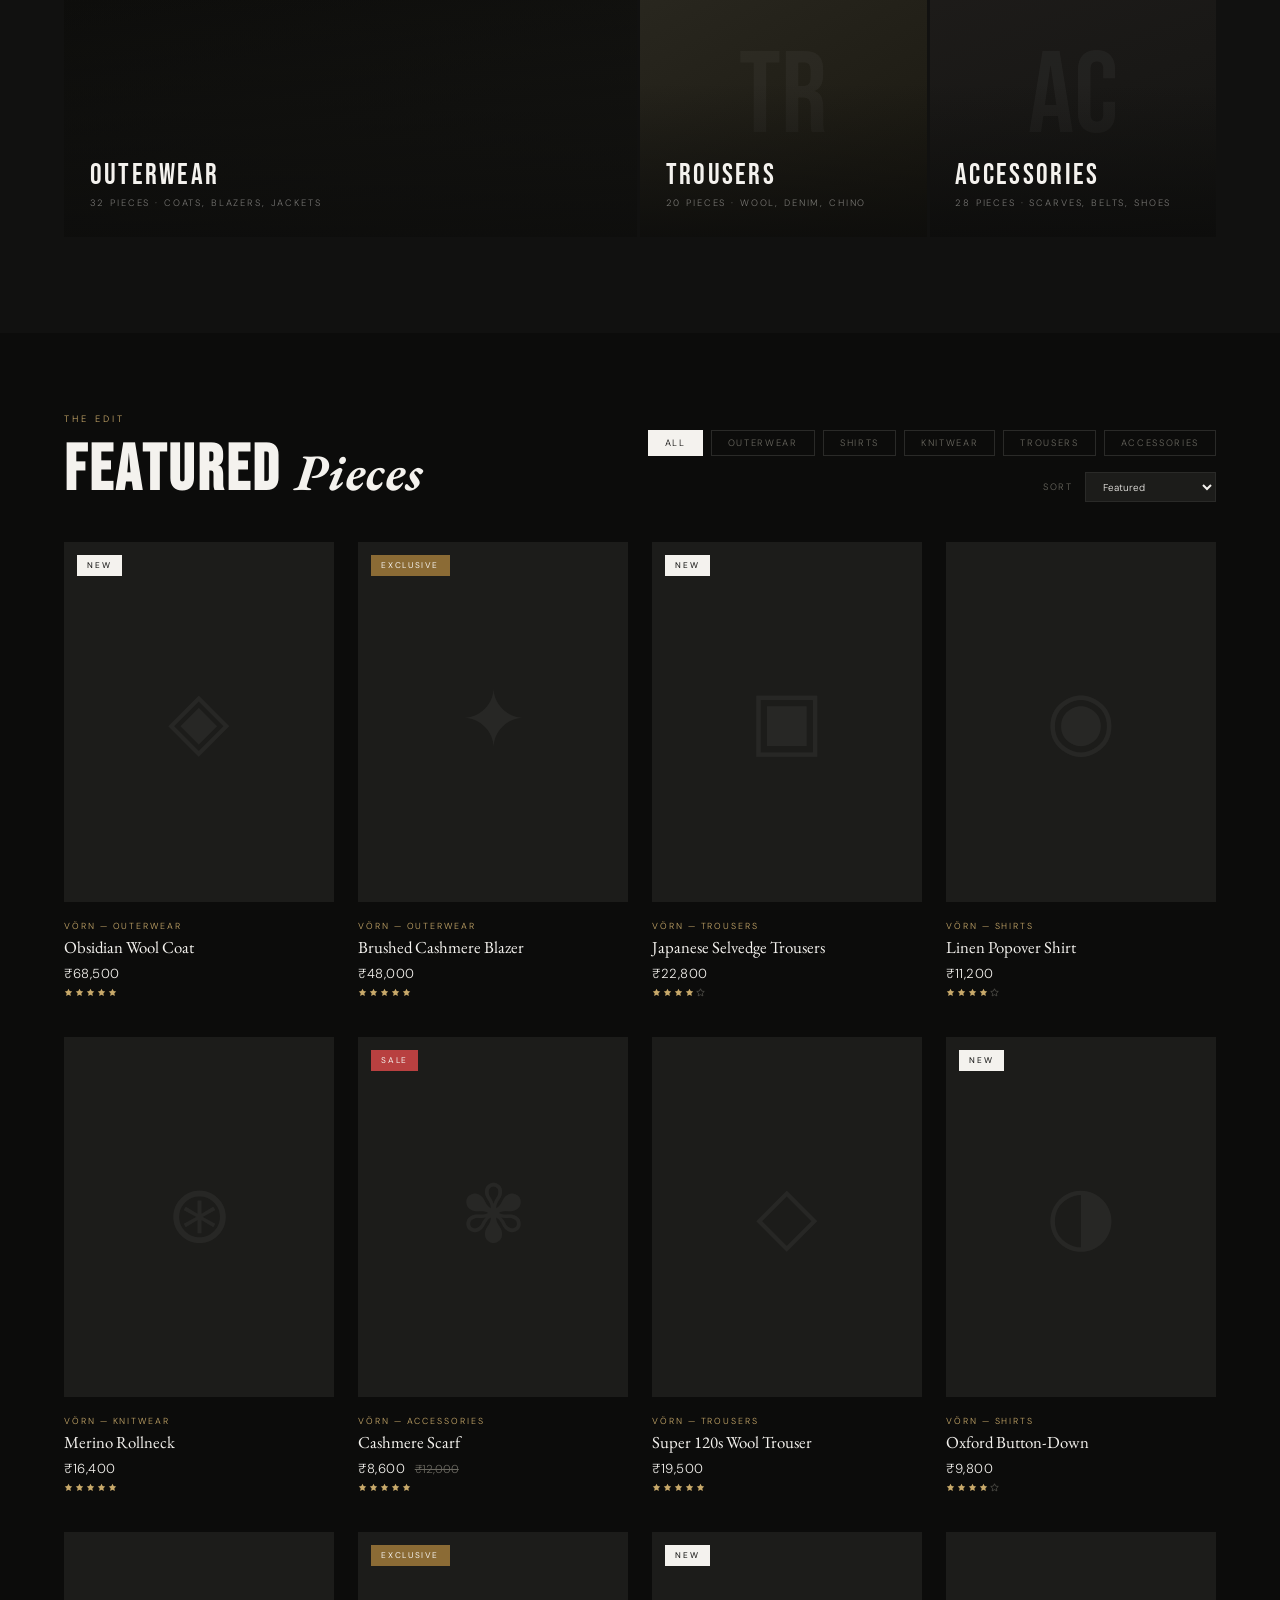
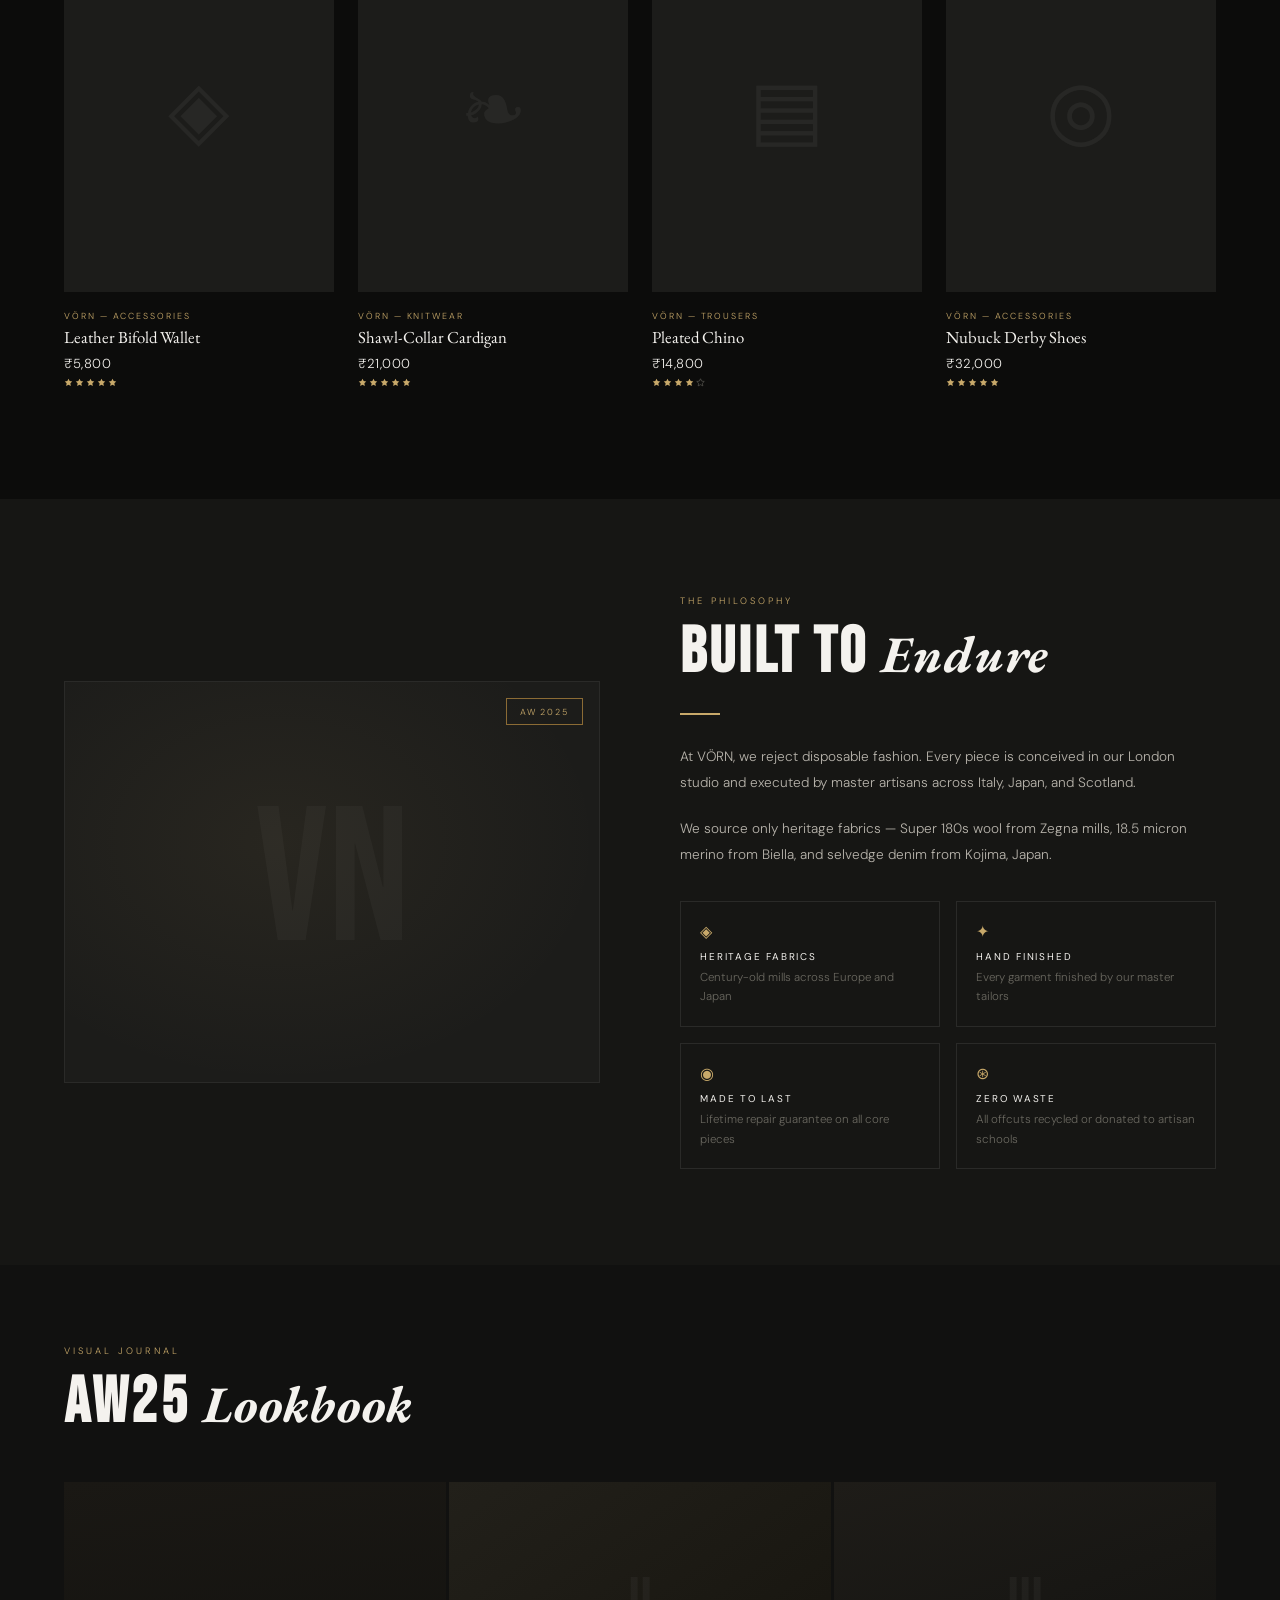
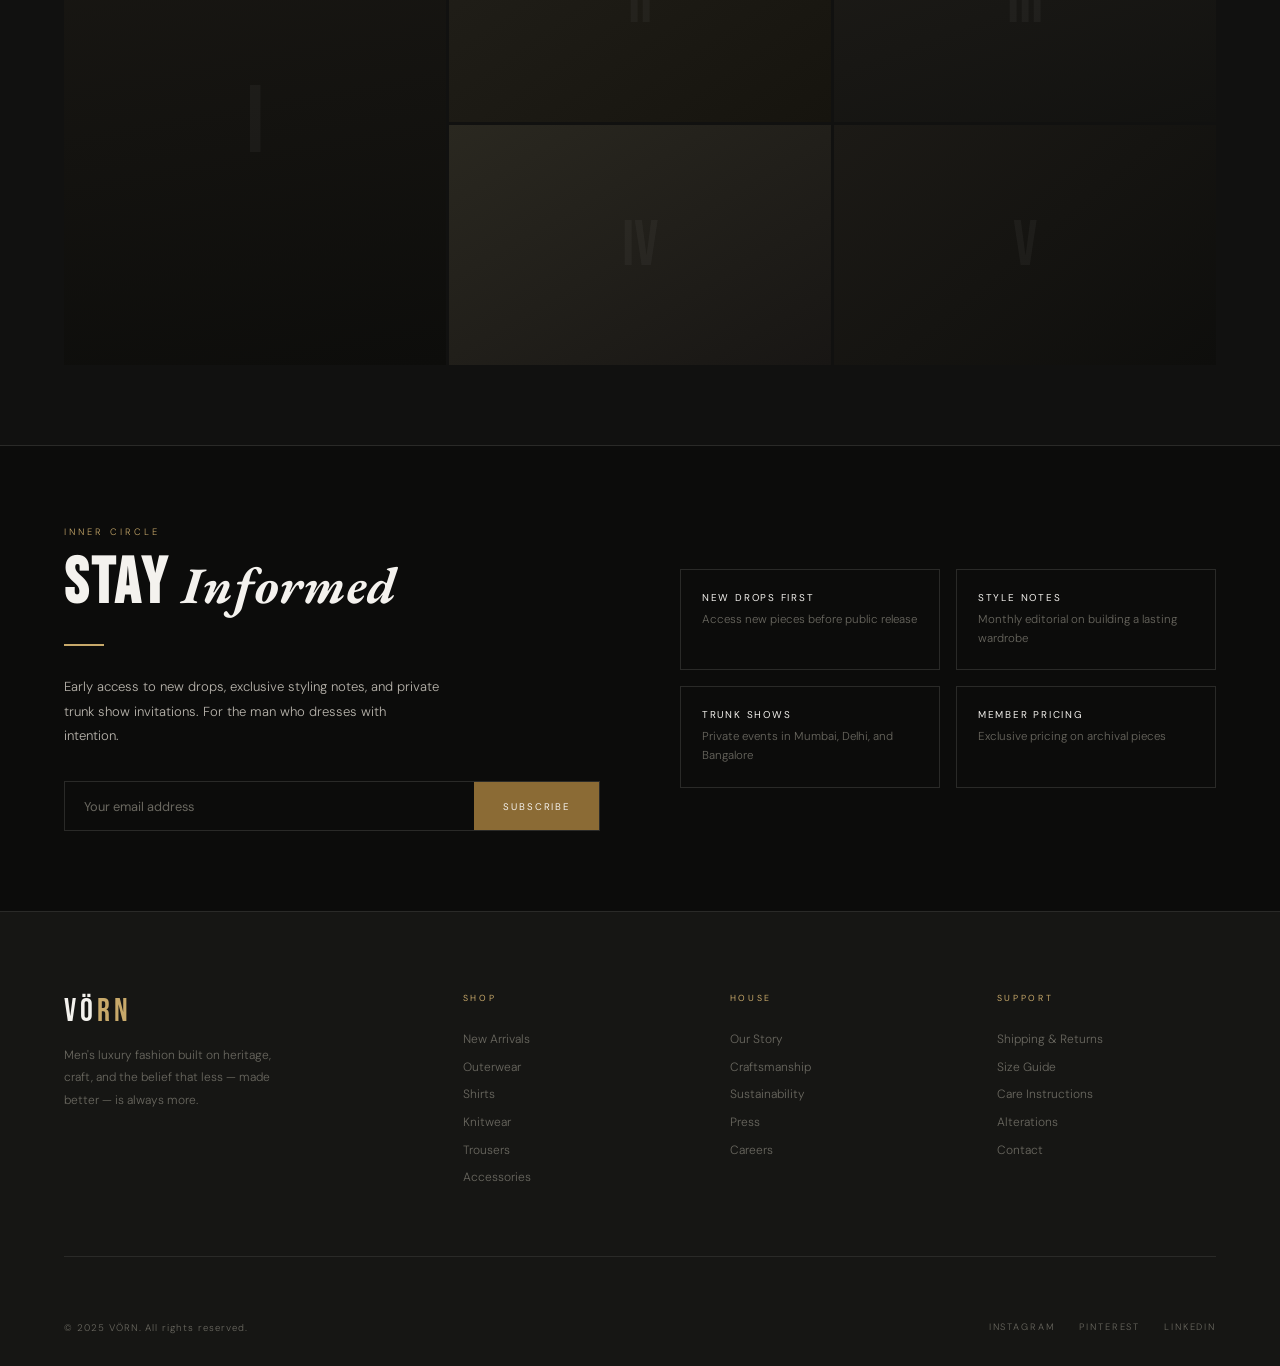
==== commit 4c831cb9: "Update index.html" ====
--- a/index.html
+++ b/index.html
@@ -1,1038 +1,603 @@
 <!DOCTYPE html>
 <html lang="en">
 <head>
-  <meta charset="UTF-8" />
-  <meta name="viewport" content="width=device-width, initial-scale=1.0"/>
-  <title>Aurum — Fine Dining</title>
-  <link rel="preconnect" href="https://fonts.googleapis.com">
-  <link rel="preconnect" href="https://fonts.gstatic.com" crossorigin>
-  <link href="https://fonts.googleapis.com/css2?family=Cormorant+Garamond:ital,wght@0,300;0,400;0,600;1,300;1,400&family=Tenor+Sans&display=swap" rel="stylesheet">
-  <style>
-    *, *::before, *::after { box-sizing: border-box; margin: 0; padding: 0; }
-
-    :root {
-      --gold: #C9A96E;
-      --gold-light: #E8D5A3;
-      --gold-dark: #8B6914;
-      --black: #0A0A0A;
-      --deep: #111008;
-      --off-white: #F5F0E8;
-      --muted: #7A7060;
-      --border: rgba(201,169,110,0.25);
-    }
-
-    html { scroll-behavior: smooth; }
-
-    body {
-      background: var(--black);
-      color: var(--off-white);
-      font-family: 'Tenor Sans', sans-serif;
-      overflow-x: hidden;
-    }
-
-    /* ── NAV ── */
-    nav {
-      position: fixed; top: 0; left: 0; right: 0; z-index: 100;
-      display: flex; align-items: center; justify-content: space-between;
-      padding: 1.8rem 5vw;
-      transition: background 0.4s, padding 0.4s;
-    }
-    nav.scrolled {
-      background: rgba(10,10,10,0.95);
-      backdrop-filter: blur(12px);
-      padding: 1.1rem 5vw;
-      border-bottom: 1px solid var(--border);
-    }
-    .nav-logo {
-      font-family: 'Cormorant Garamond', serif;
-      font-size: 1.8rem;
-      font-weight: 300;
-      letter-spacing: 0.25em;
-      color: var(--gold);
-      text-decoration: none;
-    }
-    .nav-links { display: flex; gap: 2.5rem; list-style: none; }
-    .nav-links a {
-      color: var(--off-white);
-      text-decoration: none;
-      font-size: 0.75rem;
-      letter-spacing: 0.18em;
-      text-transform: uppercase;
-      opacity: 0.8;
-      transition: opacity 0.2s, color 0.2s;
-    }
-    .nav-links a:hover { opacity: 1; color: var(--gold); }
-    .nav-reserve {
-      font-size: 0.72rem;
-      letter-spacing: 0.18em;
-      text-transform: uppercase;
-      border: 1px solid var(--gold);
-      color: var(--gold);
-      padding: 0.55rem 1.4rem;
-      text-decoration: none;
-      transition: background 0.25s, color 0.25s;
-    }
-    .nav-reserve:hover { background: var(--gold); color: var(--black); }
-    .hamburger { display: none; flex-direction: column; gap: 5px; cursor: pointer; }
-    .hamburger span { width: 24px; height: 1px; background: var(--off-white); display: block; transition: 0.3s; }
-
-    /* ── HERO ── */
-    #hero {
-      min-height: 100vh;
-      display: grid; place-items: center;
-      position: relative;
-      overflow: hidden;
-    }
-    .hero-bg {
-      position: absolute; inset: 0;
-      background:
-        radial-gradient(ellipse 80% 60% at 60% 40%, rgba(201,169,110,0.07) 0%, transparent 70%),
-        radial-gradient(ellipse 50% 80% at 20% 80%, rgba(139,105,20,0.05) 0%, transparent 60%),
-        linear-gradient(160deg, #0e0c07 0%, #0A0A0A 40%, #080806 100%);
-    }
-    .hero-lines {
-      position: absolute; inset: 0;
-      background-image:
-        repeating-linear-gradient(90deg, rgba(201,169,110,0.04) 0px, rgba(201,169,110,0.04) 1px, transparent 1px, transparent 80px),
-        repeating-linear-gradient(0deg, rgba(201,169,110,0.04) 0px, rgba(201,169,110,0.04) 1px, transparent 1px, transparent 80px);
-    }
-    .hero-content {
-      position: relative; z-index: 2;
-      text-align: center;
-      padding: 0 2rem;
-      animation: heroFade 1.4s ease both;
-    }
-    @keyframes heroFade {
-      from { opacity: 0; transform: translateY(30px); }
-      to   { opacity: 1; transform: translateY(0); }
-    }
-    .hero-eyebrow {
-      font-size: 0.7rem;
-      letter-spacing: 0.4em;
-      text-transform: uppercase;
-      color: var(--gold);
-      margin-bottom: 2rem;
-      animation: heroFade 1.4s 0.2s ease both;
-    }
-    .hero-title {
-      font-family: 'Cormorant Garamond', serif;
-      font-size: clamp(5rem, 14vw, 11rem);
-      font-weight: 300;
-      line-height: 0.88;
-      letter-spacing: 0.04em;
-      color: var(--off-white);
-      animation: heroFade 1.4s 0.35s ease both;
-    }
-    .hero-title em {
-      font-style: italic;
-      color: var(--gold);
-    }
-    .hero-subtitle {
-      margin-top: 2.5rem;
-      font-size: 0.82rem;
-      letter-spacing: 0.22em;
-      text-transform: uppercase;
-      color: var(--muted);
-      animation: heroFade 1.4s 0.5s ease both;
-    }
-    .hero-cta {
-      margin-top: 3.5rem;
-      display: flex; gap: 1.2rem; justify-content: center; flex-wrap: wrap;
-      animation: heroFade 1.4s 0.65s ease both;
-    }
-    .btn-primary {
-      background: var(--gold); color: var(--black);
-      padding: 1rem 2.8rem;
-      text-decoration: none;
-      font-size: 0.72rem;
-      letter-spacing: 0.2em;
-      text-transform: uppercase;
-      transition: background 0.25s, transform 0.2s;
-      display: inline-block;
-    }
-    .btn-primary:hover { background: var(--gold-light); transform: translateY(-2px); }
-    .btn-outline {
-      border: 1px solid var(--border);
-      color: var(--off-white);
-      padding: 1rem 2.8rem;
-      text-decoration: none;
-      font-size: 0.72rem;
-      letter-spacing: 0.2em;
-      text-transform: uppercase;
-      transition: border-color 0.25s, color 0.25s;
-      display: inline-block;
-    }
-    .btn-outline:hover { border-color: var(--gold); color: var(--gold); }
-    .hero-scroll {
-      position: absolute; bottom: 2.5rem; left: 50%; transform: translateX(-50%);
-      display: flex; flex-direction: column; align-items: center; gap: 0.6rem;
-      font-size: 0.65rem; letter-spacing: 0.25em; text-transform: uppercase; color: var(--muted);
-      animation: heroFade 1.4s 1s ease both;
-    }
-    .scroll-line {
-      width: 1px; height: 48px;
-      background: linear-gradient(to bottom, var(--gold), transparent);
-      animation: scrollPulse 2s ease-in-out infinite;
-    }
-    @keyframes scrollPulse {
-      0%,100% { opacity: 0.4; transform: scaleY(1); }
-      50% { opacity: 1; transform: scaleY(1.2); }
-    }
-
-    /* ── SECTION COMMONS ── */
-    section { padding: 7rem 5vw; }
-    .section-label {
-      font-size: 0.65rem;
-      letter-spacing: 0.4em;
-      text-transform: uppercase;
-      color: var(--gold);
-      margin-bottom: 1.2rem;
-    }
-    .section-title {
-      font-family: 'Cormorant Garamond', serif;
-      font-size: clamp(2.6rem, 5vw, 4rem);
-      font-weight: 300;
-      line-height: 1.1;
-      color: var(--off-white);
-    }
-    .section-title em { font-style: italic; color: var(--gold); }
-    .divider {
-      width: 60px; height: 1px;
-      background: var(--gold);
-      margin: 2rem 0;
-    }
-
-    /* ── ABOUT ── */
-    #about {
-      display: grid;
-      grid-template-columns: 1fr 1fr;
-      gap: 6rem;
-      align-items: center;
-      background: var(--deep);
-    }
-    .about-visual {
-      position: relative;
-      aspect-ratio: 4/5;
-    }
-    .about-img-placeholder {
-      width: 100%; height: 100%;
-      background: linear-gradient(135deg, #1a1608 0%, #2a2010 50%, #1a1608 100%);
-      display: flex; align-items: center; justify-content: center;
-      overflow: hidden;
-      position: relative;
-    }
-    .about-img-placeholder::before {
-      content: '';
-      position: absolute; inset: 0;
-      background:
-        radial-gradient(ellipse 60% 60% at 50% 30%, rgba(201,169,110,0.12) 0%, transparent 70%);
-    }
-    .about-img-inner {
-      font-family: 'Cormorant Garamond', serif;
-      font-size: 8rem;
-      color: rgba(201,169,110,0.15);
-      font-weight: 300;
-      letter-spacing: -0.05em;
-      z-index: 1;
-    }
-    .about-frame {
-      position: absolute;
-      top: -1.5rem; left: -1.5rem;
-      width: calc(100% - 3rem); height: calc(100% - 3rem);
-      border: 1px solid var(--border);
-      pointer-events: none;
-    }
-    .about-text p {
-      color: var(--muted);
-      line-height: 1.9;
-      font-size: 0.95rem;
-      margin-bottom: 1.4rem;
-    }
-    .about-stats {
-      display: grid; grid-template-columns: repeat(3, 1fr);
-      gap: 2rem; margin-top: 3rem;
-      padding-top: 3rem;
-      border-top: 1px solid var(--border);
-    }
-    .stat-num {
-      font-family: 'Cormorant Garamond', serif;
-      font-size: 2.8rem;
-      font-weight: 300;
-      color: var(--gold);
-      line-height: 1;
-    }
-    .stat-label {
-      font-size: 0.65rem;
-      letter-spacing: 0.2em;
-      text-transform: uppercase;
-      color: var(--muted);
-      margin-top: 0.4rem;
-    }
-
-    /* ── MENU ── */
-    #menu { background: var(--black); }
-    .menu-header { text-align: center; margin-bottom: 4rem; }
-    .menu-header .divider { margin: 2rem auto; }
-    .menu-tabs {
-      display: flex; justify-content: center; gap: 0;
-      margin-bottom: 3.5rem;
-      border: 1px solid var(--border);
-      width: fit-content;
-      margin-left: auto; margin-right: auto;
-    }
-    .tab-btn {
-      padding: 0.8rem 2rem;
-      font-size: 0.7rem;
-      letter-spacing: 0.2em;
-      text-transform: uppercase;
-      background: none;
-      border: none;
-      color: var(--muted);
-      cursor: pointer;
-      transition: background 0.2s, color 0.2s;
-      font-family: 'Tenor Sans', sans-serif;
-      border-right: 1px solid var(--border);
-    }
-    .tab-btn:last-child { border-right: none; }
-    .tab-btn.active { background: var(--gold); color: var(--black); }
-    .tab-btn:hover:not(.active) { color: var(--gold); }
-    .menu-panel { display: none; }
-    .menu-panel.active { display: block; }
-    .menu-grid {
-      display: grid;
-      grid-template-columns: 1fr 1fr;
-      gap: 0;
-      max-width: 900px;
-      margin: 0 auto;
-    }
-    .menu-item {
-      padding: 2rem 2.5rem;
-      border-bottom: 1px solid var(--border);
-      border-right: 1px solid var(--border);
-      transition: background 0.2s;
-    }
-    .menu-item:nth-child(even) { border-right: none; }
-    .menu-item:hover { background: rgba(201,169,110,0.03); }
-    .menu-item-top {
-      display: flex; justify-content: space-between; align-items: baseline;
-      margin-bottom: 0.5rem;
-    }
-    .menu-item-name {
-      font-family: 'Cormorant Garamond', serif;
-      font-size: 1.25rem;
-      font-weight: 400;
-      color: var(--off-white);
-    }
-    .menu-item-price {
-      font-size: 0.8rem;
-      color: var(--gold);
-      letter-spacing: 0.1em;
-    }
-    .menu-item-desc {
-      font-size: 0.8rem;
-      color: var(--muted);
-      line-height: 1.7;
-    }
-    .menu-note {
-      text-align: center;
-      margin-top: 3rem;
-      font-size: 0.75rem;
-      color: var(--muted);
-      letter-spacing: 0.1em;
-      font-style: italic;
-    }
-
-    /* ── GALLERY ── */
-    #gallery {
-      background: var(--deep);
-      padding-bottom: 5rem;
-    }
-    .gallery-header { text-align: center; margin-bottom: 3.5rem; }
-    .gallery-header .divider { margin: 2rem auto; }
-    .gallery-grid {
-      display: grid;
-      grid-template-columns: repeat(3, 1fr);
-      grid-template-rows: auto;
-      gap: 0.6rem;
-    }
-    .gallery-cell {
-      aspect-ratio: 1;
-      overflow: hidden;
-      position: relative;
-      cursor: pointer;
-    }
-    .gallery-cell:first-child { grid-column: span 2; aspect-ratio: unset; }
-    .gallery-inner {
-      width: 100%; height: 100%;
-      min-height: 220px;
-      background: linear-gradient(135deg, #1a1608, #2e2410);
-      display: flex; align-items: center; justify-content: center;
-      transition: transform 0.5s ease;
-      position: relative;
-      overflow: hidden;
-    }
-    .gallery-inner::after {
-      content: '';
-      position: absolute; inset: 0;
-      background: rgba(0,0,0,0.4);
-      transition: opacity 0.3s;
-    }
-    .gallery-cell:hover .gallery-inner { transform: scale(1.04); }
-    .gallery-cell:hover .gallery-inner::after { opacity: 0.2; }
-    .gallery-icon {
-      font-family: 'Cormorant Garamond', serif;
-      font-size: clamp(3rem, 6vw, 5rem);
-      color: rgba(201,169,110,0.2);
-      z-index: 1;
-    }
-    .gallery-label {
-      position: absolute; bottom: 1rem; left: 1rem;
-      font-size: 0.65rem;
-      letter-spacing: 0.2em;
-      text-transform: uppercase;
-      color: rgba(245,240,232,0.7);
-      z-index: 2;
-    }
-
-    /* ── RESERVATIONS ── */
-    #reservations {
-      background: var(--black);
-      display: grid;
-      grid-template-columns: 1fr 1fr;
-      gap: 6rem;
-      align-items: start;
-    }
-    .res-info {}
-    .res-info p {
-      color: var(--muted);
-      line-height: 1.9;
-      font-size: 0.95rem;
-      margin-bottom: 1.5rem;
-    }
-    .res-details { margin-top: 2.5rem; }
-    .res-detail-item {
-      display: flex; gap: 1rem;
-      padding: 1.2rem 0;
-      border-bottom: 1px solid var(--border);
-    }
-    .res-detail-label {
-      font-size: 0.65rem;
-      letter-spacing: 0.2em;
-      text-transform: uppercase;
-      color: var(--gold);
-      min-width: 100px;
-    }
-    .res-detail-value {
-      font-size: 0.85rem;
-      color: var(--muted);
-      line-height: 1.6;
-    }
-    .res-form { display: flex; flex-direction: column; gap: 1.2rem; }
-    .form-row { display: grid; grid-template-columns: 1fr 1fr; gap: 1rem; }
-    .form-group { display: flex; flex-direction: column; gap: 0.5rem; }
-    .form-group label {
-      font-size: 0.65rem;
-      letter-spacing: 0.2em;
-      text-transform: uppercase;
-      color: var(--muted);
-    }
-    .form-group input,
-    .form-group select,
-    .form-group textarea {
-      background: rgba(255,255,255,0.03);
-      border: 1px solid var(--border);
-      color: var(--off-white);
-      padding: 0.85rem 1rem;
-      font-family: 'Tenor Sans', sans-serif;
-      font-size: 0.85rem;
-      outline: none;
-      transition: border-color 0.2s;
-      -webkit-appearance: none;
-    }
-    .form-group select { cursor: pointer; }
-    .form-group select option { background: #111; }
-    .form-group input:focus,
-    .form-group select:focus,
-    .form-group textarea:focus { border-color: var(--gold); }
-    .form-group textarea { resize: none; height: 100px; }
-    .form-submit {
-      background: var(--gold); color: var(--black);
-      border: none;
-      padding: 1rem 2rem;
-      font-family: 'Tenor Sans', sans-serif;
-      font-size: 0.72rem;
-      letter-spacing: 0.2em;
-      text-transform: uppercase;
-      cursor: pointer;
-      transition: background 0.25s, transform 0.2s;
-      margin-top: 0.5rem;
-    }
-    .form-submit:hover { background: var(--gold-light); transform: translateY(-2px); }
-    .form-success {
-      display: none;
-      background: rgba(201,169,110,0.08);
-      border: 1px solid var(--border);
-      padding: 1.5rem;
-      text-align: center;
-      color: var(--gold);
-      font-size: 0.85rem;
-      letter-spacing: 0.1em;
-    }
-
-    /* ── FOOTER ── */
-    footer {
-      background: var(--deep);
-      padding: 4rem 5vw 2.5rem;
-      border-top: 1px solid var(--border);
-    }
-    .footer-top {
-      display: grid; grid-template-columns: 1fr 1fr 1fr;
-      gap: 3rem; margin-bottom: 3rem;
-      padding-bottom: 3rem;
-      border-bottom: 1px solid var(--border);
-    }
-    .footer-brand {}
-    .footer-logo {
-      font-family: 'Cormorant Garamond', serif;
-      font-size: 2rem; font-weight: 300;
-      letter-spacing: 0.25em; color: var(--gold);
-      margin-bottom: 0.8rem;
-    }
-    .footer-tagline {
-      font-size: 0.75rem; color: var(--muted);
-      letter-spacing: 0.12em; line-height: 1.8;
-    }
-    .footer-col h4 {
-      font-size: 0.65rem;
-      letter-spacing: 0.3em;
-      text-transform: uppercase;
-      color: var(--gold);
-      margin-bottom: 1.2rem;
-    }
-    .footer-col p, .footer-col a {
-      font-size: 0.82rem;
-      color: var(--muted);
-      line-height: 2;
-      text-decoration: none;
-      display: block;
-      transition: color 0.2s;
-    }
-    .footer-col a:hover { color: var(--gold); }
-    .footer-bottom {
-      display: flex; justify-content: space-between; align-items: center;
-      flex-wrap: wrap; gap: 1rem;
-    }
-    .footer-copy {
-      font-size: 0.7rem; color: var(--muted);
-      letter-spacing: 0.1em;
-    }
-    .footer-social { display: flex; gap: 1.5rem; }
-    .footer-social a {
-      font-size: 0.7rem;
-      letter-spacing: 0.15em;
-      text-transform: uppercase;
-      color: var(--muted);
-      text-decoration: none;
-      transition: color 0.2s;
-    }
-    .footer-social a:hover { color: var(--gold); }
-
-    /* ── FADE IN ON SCROLL ── */
-    .reveal {
-      opacity: 0;
-      transform: translateY(24px);
-      transition: opacity 0.8s ease, transform 0.8s ease;
-    }
-    .reveal.visible {
-      opacity: 1;
-      transform: translateY(0);
-    }
-
-    /* ── RESPONSIVE ── */
-    @media (max-width: 900px) {
-      #about { grid-template-columns: 1fr; }
-      .about-visual { max-width: 400px; }
-      .menu-grid { grid-template-columns: 1fr; }
-      .menu-item { border-right: none; }
-      .menu-item:nth-child(even) { border-right: none; }
-      #reservations { grid-template-columns: 1fr; }
-      .form-row { grid-template-columns: 1fr; }
-      .gallery-grid { grid-template-columns: 1fr 1fr; }
-      .gallery-cell:first-child { grid-column: span 2; }
-      .footer-top { grid-template-columns: 1fr; gap: 2rem; }
-      .nav-links, .nav-reserve { display: none; }
-      .hamburger { display: flex; }
-    }
-    @media (max-width: 560px) {
-      section { padding: 5rem 6vw; }
-      .gallery-grid { grid-template-columns: 1fr; }
-      .gallery-cell:first-child { grid-column: span 1; }
-      .menu-tabs { flex-direction: column; width: 100%; }
-      .tab-btn { border-right: none; border-bottom: 1px solid var(--border); }
-      .tab-btn:last-child { border-bottom: none; }
-      .about-stats { grid-template-columns: 1fr 1fr; }
-    }
-
-    /* Mobile nav drawer */
-    .mobile-nav {
-      display: none;
-      position: fixed; inset: 0; z-index: 200;
-      background: rgba(10,10,10,0.98);
-      flex-direction: column;
-      align-items: center;
-      justify-content: center;
-      gap: 2.5rem;
-    }
-    .mobile-nav.open { display: flex; }
-    .mobile-nav a {
-      font-family: 'Cormorant Garamond', serif;
-      font-size: 2.5rem; font-weight: 300;
-      letter-spacing: 0.1em;
-      color: var(--off-white);
-      text-decoration: none;
-      transition: color 0.2s;
-    }
-    .mobile-nav a:hover { color: var(--gold); }
-    .mobile-close {
-      position: absolute; top: 2rem; right: 5vw;
-      font-size: 2rem; color: var(--muted);
-      background: none; border: none; cursor: pointer;
-    }
-  </style>
+<meta charset="UTF-8"/>
+<meta name="viewport" content="width=device-width, initial-scale=1.0"/>
+<title>VÖRN — Men's Luxury Fashion</title>
+<link rel="preconnect" href="https://fonts.googleapis.com">
+<link rel="preconnect" href="https://fonts.gstatic.com" crossorigin>
+<link href="https://fonts.googleapis.com/css2?family=Bebas+Neue&family=EB+Garamond:ital,wght@0,400;0,500;1,400;1,500&family=DM+Sans:wght@200;300;400&display=swap" rel="stylesheet">
+<style>
+*,*::before,*::after{box-sizing:border-box;margin:0;padding:0}
+:root{
+  --bg:#0C0C0B;--bg2:#111110;--bg3:#161614;--surface:#1C1C1A;
+  --white:#F4F2EE;--off:#B8B4AC;--muted:#6A6860;
+  --border:#2A2A28;--border2:rgba(255,255,255,0.07);
+  --accent:#C8A96A;--accent2:#8B6B35;--red:#B84040;
+}
+html{scroll-behavior:smooth}
+body{background:var(--bg);color:var(--white);font-family:'DM Sans',sans-serif;font-weight:300;overflow-x:hidden;cursor:none}
+#cur{position:fixed;width:8px;height:8px;background:var(--white);border-radius:50%;pointer-events:none;z-index:9999;transform:translate(-50%,-50%);transition:width .15s,height .15s,background .2s,border-radius .2s}
+#cur-ring{position:fixed;width:40px;height:40px;border:1px solid rgba(200,169,106,0.5);border-radius:50%;pointer-events:none;z-index:9998;transform:translate(-50%,-50%);transition:left .06s,top .06s,width .2s,height .2s}
+#cur.h{width:14px;height:14px;background:var(--accent);border-radius:2px}
+#cur-ring.h{width:56px;height:56px;border-color:var(--accent)}
+.topbar{background:var(--accent2);padding:.5rem;text-align:center;font-size:.6rem;letter-spacing:.3em;text-transform:uppercase;color:var(--white)}
+nav{position:sticky;top:0;z-index:300;background:rgba(12,12,11,.93);backdrop-filter:blur(20px);border-bottom:1px solid var(--border);padding:0 5vw;display:flex;align-items:stretch;justify-content:space-between;height:64px}
+.nav-logo{font-family:'Bebas Neue',sans-serif;font-size:1.7rem;letter-spacing:.12em;color:var(--white);text-decoration:none;display:flex;align-items:center;transition:color .2s}
+.nav-logo span{color:var(--accent)}
+.nav-logo:hover{color:var(--accent)}
+.nav-links{display:flex;align-items:stretch;list-style:none}
+.nav-links a{display:flex;align-items:center;padding:0 1.3rem;font-size:.62rem;letter-spacing:.22em;text-transform:uppercase;color:var(--muted);text-decoration:none;transition:color .2s;position:relative;font-weight:400}
+.nav-links a::after{content:'';position:absolute;bottom:0;left:1.3rem;right:1.3rem;height:2px;background:var(--accent);transform:scaleX(0);transition:transform .25s}
+.nav-links a:hover{color:var(--white)}
+.nav-links a:hover::after{transform:scaleX(1)}
+.nav-right{display:flex;align-items:center;gap:.5rem}
+.nav-btn{background:none;border:none;cursor:none;color:var(--muted);padding:.6rem;transition:color .2s;display:flex;align-items:center}
+.nav-btn:hover{color:var(--white)}
+.c-wrap{position:relative}
+.c-badge{position:absolute;top:4px;right:4px;background:var(--accent);color:var(--bg);width:14px;height:14px;border-radius:50%;font-size:.5rem;display:none;align-items:center;justify-content:center;font-weight:700}
+.ham{display:none;flex-direction:column;gap:4px;cursor:none;padding:.6rem;background:none;border:none}
+.ham span{width:22px;height:1px;background:var(--white);display:block}
+/* SEARCH */
+.srch-ov{position:fixed;inset:0;background:rgba(12,12,11,.97);z-index:500;display:none;flex-direction:column;align-items:center;justify-content:center;gap:2rem}
+.srch-ov.open{display:flex;animation:fIn .2s}
+.srch-close{position:absolute;top:2rem;right:5vw;background:none;border:none;cursor:none;color:var(--muted);font-size:1.4rem;transition:color .2s}
+.srch-close:hover{color:var(--white)}
+.srch-label{font-family:'Bebas Neue',sans-serif;font-size:2rem;letter-spacing:.25em;color:var(--muted)}
+.srch-field{display:flex;align-items:center;gap:1rem;border-bottom:1px solid var(--border);padding:1rem 0;width:min(680px,80vw)}
+.srch-field input{flex:1;background:none;border:none;font-family:'EB Garamond',serif;font-size:clamp(2rem,4vw,3rem);color:var(--white);outline:none}
+.srch-field input::placeholder{color:var(--muted)}
+.srch-hint{font-size:.65rem;letter-spacing:.15em;text-transform:uppercase;color:var(--muted)}
+/* HERO */
+#hero{min-height:100vh;display:grid;grid-template-columns:1fr 1fr;overflow:hidden}
+.hero-l{background:var(--bg2);display:flex;flex-direction:column;justify-content:flex-end;padding:6vw 5vw;position:relative;overflow:hidden}
+.bg-num{font-family:'Bebas Neue',sans-serif;font-size:clamp(10rem,22vw,20rem);line-height:.85;color:rgba(255,255,255,.02);position:absolute;top:50%;left:-2vw;transform:translateY(-55%);pointer-events:none;user-select:none}
+.h-eye{font-size:.6rem;letter-spacing:.35em;text-transform:uppercase;color:var(--accent);margin-bottom:1.5rem;animation:sUp .8s .1s both}
+.h-title{font-family:'Bebas Neue',sans-serif;font-size:clamp(4.5rem,9vw,9rem);line-height:.92;letter-spacing:.03em;margin-bottom:2.5rem;animation:sUp .8s .2s both}
+.h-title .ac{color:var(--accent)}
+.h-title .it{font-family:'EB Garamond',serif;font-style:italic;font-size:.75em}
+.h-body{font-size:.85rem;line-height:1.9;color:var(--off);max-width:360px;margin-bottom:3rem;animation:sUp .8s .3s both}
+.h-cta{display:flex;gap:1rem;flex-wrap:wrap;animation:sUp .8s .4s both}
+.btn-fill{background:var(--white);color:var(--bg);padding:.85rem 2.4rem;font-size:.62rem;letter-spacing:.22em;text-transform:uppercase;border:none;cursor:none;text-decoration:none;display:inline-flex;align-items:center;gap:.6rem;transition:background .2s,transform .2s;font-family:'DM Sans',sans-serif;font-weight:400}
+.btn-fill:hover{background:var(--accent);transform:translateY(-2px)}
+.btn-line{background:none;color:var(--white);padding:.85rem 2.4rem;font-size:.62rem;letter-spacing:.22em;text-transform:uppercase;border:1px solid var(--border);cursor:none;text-decoration:none;display:inline-flex;align-items:center;gap:.6rem;transition:border-color .2s,color .2s,transform .2s;font-family:'DM Sans',sans-serif;font-weight:400}
+.btn-line:hover{border-color:var(--accent);color:var(--accent);transform:translateY(-2px)}
+.h-stats{display:flex;gap:2.5rem;margin-top:4rem;padding-top:2.5rem;border-top:1px solid var(--border);animation:sUp .8s .5s both}
+.sv{font-family:'Bebas Neue',sans-serif;font-size:2.2rem;letter-spacing:.05em;color:var(--accent);display:block}
+.sl{font-size:.58rem;letter-spacing:.2em;text-transform:uppercase;color:var(--muted);margin-top:.2rem}
+.hero-r{position:relative;overflow:hidden;background:var(--bg3)}
+.hero-r-bg{position:absolute;inset:0;background:linear-gradient(160deg,#1a1a18,#0d0d0b,#141412)}
+.hero-vw{position:absolute;inset:0;display:flex;align-items:center;justify-content:center}
+.hero-shape{width:55%;aspect-ratio:2/3;position:relative;animation:hRev 1s .6s both}
+@keyframes hRev{from{clip-path:inset(0 0 100% 0)}to{clip-path:inset(0 0 0 0)}}
+.hero-shape-i{width:100%;height:100%;background:linear-gradient(170deg,#2a2820,#1a1812,#22201a);border:1px solid var(--border);display:flex;align-items:center;justify-content:center;position:relative;overflow:hidden}
+.hero-shape-i::before{content:'';position:absolute;inset:0;background:radial-gradient(ellipse 70% 50% at 50% 30%,rgba(200,169,106,.08),transparent)}
+.h-glyph{font-family:'Bebas Neue',sans-serif;font-size:9rem;color:rgba(200,169,106,.05);user-select:none}
+.hero-tag{position:absolute;bottom:2rem;right:2rem;background:var(--surface);border:1px solid var(--border);padding:1rem 1.4rem;animation:sUp .8s .9s both}
+.hero-tag-l{font-size:.55rem;letter-spacing:.25em;text-transform:uppercase;color:var(--muted);margin-bottom:.4rem}
+.hero-tag-v{font-family:'EB Garamond',serif;font-size:1.1rem;font-style:italic;color:var(--accent)}
+.hero-line{position:absolute;top:50%;left:0;width:100%;height:1px;background:linear-gradient(to right,transparent,rgba(200,169,106,.1),transparent);pointer-events:none}
+/* TICKER */
+.ticker{background:var(--accent2);overflow:hidden;padding:.7rem 0;white-space:nowrap}
+.ticker-t{display:inline-block;animation:tick 30s linear infinite}
+.ticker-t span{font-size:.58rem;letter-spacing:.28em;text-transform:uppercase;color:rgba(244,242,238,.75);padding:0 2.5rem}
+.ticker-t .sep{color:rgba(244,242,238,.3);padding:0 .5rem}
+@keyframes tick{from{transform:translateX(0)}to{transform:translateX(-50%)}}
+/* SECTIONS */
+.s-lbl{font-size:.58rem;letter-spacing:.32em;text-transform:uppercase;color:var(--accent);margin-bottom:1rem}
+.s-ttl{font-family:'Bebas Neue',sans-serif;font-size:clamp(2.8rem,5vw,5rem);letter-spacing:.05em;line-height:.95}
+.s-ttl .em{font-family:'EB Garamond',serif;font-style:italic;font-size:.8em;letter-spacing:.02em}
+.s-div{width:40px;height:2px;background:var(--accent);margin:1.8rem 0}
+/* CATEGORIES */
+#categories{padding:6rem 5vw;background:var(--bg2)}
+.cat-hdr{display:flex;align-items:flex-end;justify-content:space-between;margin-bottom:3rem}
+.lnk{font-size:.6rem;letter-spacing:.2em;text-transform:uppercase;color:var(--muted);text-decoration:none;display:flex;align-items:center;gap:.4rem;transition:color .2s}
+.lnk:hover{color:var(--accent)}
+.cat-grid{display:grid;grid-template-columns:2fr 1fr 1fr;grid-template-rows:auto auto;gap:3px}
+.cc{position:relative;overflow:hidden;cursor:none}
+.cc.tall{grid-row:span 2}
+.cc-in{width:100%;height:100%;min-height:280px;display:flex;align-items:flex-end;position:relative;transition:transform .6s ease}
+.cc:hover .cc-in{transform:scale(1.03)}
+.cc-gl{position:absolute;inset:0;display:flex;align-items:center;justify-content:center;font-family:'Bebas Neue',sans-serif;font-size:clamp(5rem,9vw,9rem);color:rgba(255,255,255,.04);user-select:none;transition:color .4s}
+.cc:hover .cc-gl{color:rgba(200,169,106,.07)}
+.cc-ov{position:absolute;inset:0;background:linear-gradient(to top,rgba(12,12,11,.85) 0%,transparent 55%);transition:opacity .3s}
+.cc:hover .cc-ov{opacity:.75}
+.cc-info{position:relative;z-index:2;padding:1.8rem 1.6rem;width:100%}
+.cc-name{font-family:'Bebas Neue',sans-serif;font-size:1.8rem;letter-spacing:.08em;color:var(--white);margin-bottom:.2rem}
+.cc-sub{font-size:.58rem;letter-spacing:.2em;text-transform:uppercase;color:rgba(244,242,238,.45);transition:color .3s}
+.cc:hover .cc-sub{color:var(--accent)}
+/* PRODUCTS */
+#products{padding:5rem 5vw 7rem;background:var(--bg)}
+.ph{display:flex;align-items:flex-end;justify-content:space-between;margin-bottom:2.5rem;flex-wrap:wrap;gap:1.5rem}
+.fr{display:flex;align-items:center;gap:.5rem;flex-wrap:wrap}
+.fb{background:none;border:1px solid var(--border);color:var(--muted);font-family:'DM Sans',sans-serif;font-size:.58rem;letter-spacing:.18em;text-transform:uppercase;padding:.4rem 1rem;cursor:none;transition:all .2s;font-weight:300}
+.fb.active,.fb:hover{background:var(--white);color:var(--bg);border-color:var(--white)}
+.sw{display:flex;align-items:center;gap:.8rem}
+.sw-lbl{font-size:.58rem;letter-spacing:.18em;text-transform:uppercase;color:var(--muted)}
+.ss{background:var(--surface);border:1px solid var(--border);color:var(--white);font-family:'DM Sans',sans-serif;font-size:.62rem;padding:.4rem .8rem;cursor:none;outline:none;font-weight:300}
+.ss option{background:var(--bg2)}
+.pg{display:grid;grid-template-columns:repeat(4,1fr);gap:2.5rem 1.5rem}
+.pc{cursor:none;position:relative}
+.pi{aspect-ratio:3/4;background:var(--surface);position:relative;overflow:hidden;margin-bottom:1.1rem}
+.pp{width:100%;height:100%;display:flex;align-items:center;justify-content:center;font-family:'Bebas Neue',sans-serif;font-size:5rem;color:rgba(255,255,255,.05);transition:transform .5s,color .3s}
+.pc:hover .pp{transform:scale(1.05);color:rgba(200,169,106,.08)}
+.pbg{position:absolute;top:.8rem;left:.8rem;font-size:.52rem;letter-spacing:.2em;text-transform:uppercase;padding:.3rem .65rem;font-weight:400;z-index:2}
+.pbg.new{background:var(--white);color:var(--bg)}
+.pbg.sale{background:var(--red);color:var(--white)}
+.pbg.exc{background:var(--accent2);color:var(--white)}
+.pha{position:absolute;inset:0;display:flex;flex-direction:column;justify-content:flex-end;padding:1rem;gap:.5rem;opacity:0;transform:translateY(8px);transition:opacity .3s,transform .3s;z-index:3}
+.pc:hover .pha{opacity:1;transform:translateY(0)}
+.padd{background:var(--white);color:var(--bg);border:none;padding:.75rem;font-family:'DM Sans',sans-serif;font-size:.6rem;letter-spacing:.18em;text-transform:uppercase;cursor:none;width:100%;transition:background .2s;font-weight:400}
+.padd:hover{background:var(--accent)}
+.pqr{display:flex;gap:.5rem}
+.pqb{flex:0 0 42px;height:38px;background:rgba(28,28,26,.85);backdrop-filter:blur(8px);border:1px solid var(--border);cursor:none;display:flex;align-items:center;justify-content:center;color:var(--off);transition:background .2s,color .2s;font-size:.7rem;letter-spacing:.1em;font-family:'DM Sans',sans-serif}
+.pqb:hover{background:var(--surface);color:var(--white)}
+.pqb.wished svg{fill:var(--accent);stroke:var(--accent)}
+.pb{font-size:.55rem;letter-spacing:.22em;text-transform:uppercase;color:var(--accent);margin-bottom:.3rem}
+.pn{font-family:'EB Garamond',serif;font-size:1.05rem;color:var(--white);margin-bottom:.4rem;line-height:1.3}
+.ppr{display:flex;align-items:baseline;gap:.6rem;margin-bottom:.4rem}
+.pp2{font-size:.82rem;color:var(--white);letter-spacing:.04em;font-weight:300}
+.po{font-size:.72rem;color:var(--muted);text-decoration:line-through}
+.pst{display:flex;gap:2px}
+.st{width:9px;height:9px}
+.st.f{fill:var(--accent)}
+.st.e{fill:none;stroke:var(--muted);stroke-width:1.5}
+/* MODAL */
+.mo{position:fixed;inset:0;background:rgba(8,8,8,.8);z-index:600;display:none;align-items:center;justify-content:center;backdrop-filter:blur(6px)}
+.mo.open{display:flex;animation:fIn .3s}
+.mb{background:var(--bg2);width:92vw;max-width:940px;max-height:92vh;overflow:hidden;display:grid;grid-template-columns:1fr 1fr;position:relative;border:1px solid var(--border);animation:sUp .35s both}
+.mc{position:absolute;top:1.2rem;right:1.2rem;background:var(--surface);border:none;cursor:none;width:34px;height:34px;display:flex;align-items:center;justify-content:center;color:var(--muted);z-index:10;transition:color .2s,background .2s;font-size:1rem}
+.mc:hover{background:var(--border);color:var(--white)}
+.mi{background:var(--surface);display:flex;align-items:center;justify-content:center;font-family:'Bebas Neue',sans-serif;font-size:9rem;color:rgba(255,255,255,.05);position:relative;min-height:400px}
+.mib{position:absolute;top:1rem;left:1rem;font-size:.52rem;letter-spacing:.2em;text-transform:uppercase;padding:.3rem .65rem;font-weight:400}
+.minfo{padding:2.5rem 2rem;overflow-y:auto;display:flex;flex-direction:column;gap:1.3rem}
+.m-br{font-size:.55rem;letter-spacing:.28em;text-transform:uppercase;color:var(--accent)}
+.m-nm{font-family:'Bebas Neue',sans-serif;font-size:2.2rem;letter-spacing:.04em;line-height:.95;color:var(--white)}
+.m-pr{display:flex;align-items:baseline;gap:.8rem}
+.m-p{font-size:1.4rem;color:var(--white);font-weight:300}
+.m-op{font-size:1rem;color:var(--muted);text-decoration:line-through}
+.m-ds{font-size:.8rem;line-height:1.9;color:var(--off)}
+.m-lb{font-size:.55rem;letter-spacing:.2em;text-transform:uppercase;color:var(--muted);margin-bottom:.6rem;font-weight:400}
+.msz{display:flex;gap:.4rem;flex-wrap:wrap}
+.msb{width:46px;height:42px;background:none;border:1px solid var(--border);color:var(--muted);font-family:'DM Sans',sans-serif;font-size:.7rem;cursor:none;transition:all .2s;font-weight:300}
+.msb.a,.msb:hover{background:var(--white);color:var(--bg);border-color:var(--white)}
+.mcl{display:flex;gap:.6rem}
+.mcs{width:26px;height:26px;border-radius:50%;border:2px solid transparent;cursor:none;transition:outline .2s;outline:2px solid transparent;outline-offset:3px}
+.mcs.a{outline-color:var(--accent)}
+.madd{background:var(--white);color:var(--bg);border:none;width:100%;padding:1rem;font-family:'DM Sans',sans-serif;font-size:.65rem;letter-spacing:.22em;text-transform:uppercase;cursor:none;transition:background .25s;margin-top:auto;font-weight:400}
+.madd:hover,.madd.done{background:var(--accent)}
+/* EDITORIAL */
+#editorial{padding:6rem 5vw;background:var(--bg3);display:grid;grid-template-columns:1fr 1fr;gap:5rem;align-items:center}
+.ev{aspect-ratio:4/3;background:var(--surface);border:1px solid var(--border);display:flex;align-items:center;justify-content:center;position:relative;overflow:hidden}
+.ev::before{content:'';position:absolute;inset:0;background:radial-gradient(ellipse 60% 60% at 40% 40%,rgba(200,169,106,.07),transparent)}
+.ev-gl{font-family:'Bebas Neue',sans-serif;font-size:12rem;color:rgba(255,255,255,.03);user-select:none}
+.ev-corner{position:absolute;top:1rem;right:1rem;font-size:.55rem;letter-spacing:.22em;text-transform:uppercase;color:var(--accent);border:1px solid var(--accent2);padding:.4rem .8rem}
+.ef-grid{display:grid;grid-template-columns:1fr 1fr;gap:1rem;margin-top:2rem}
+.ef{padding:1.2rem;border:1px solid var(--border);transition:border-color .25s}
+.ef:hover{border-color:var(--accent2)}
+.ef-icon{color:var(--accent);margin-bottom:.5rem}
+.ef-ttl{font-size:.62rem;letter-spacing:.18em;text-transform:uppercase;color:var(--white);margin-bottom:.3rem;font-weight:400}
+.ef-desc{font-size:.72rem;color:var(--muted);line-height:1.7}
+/* LOOKBOOK */
+#lookbook{padding:5rem 5vw;background:var(--bg2)}
+.lb-grid{display:grid;grid-template-columns:repeat(3,1fr);gap:3px;margin-top:3rem}
+.lb{position:relative;overflow:hidden;cursor:none}
+.lb.tall{grid-row:span 2}
+.lb-in{width:100%;height:100%;min-height:240px;display:flex;align-items:center;justify-content:center;transition:transform .6s ease;position:relative}
+.lb:hover .lb-in{transform:scale(1.04)}
+.lb-ov{position:absolute;inset:0;background:rgba(12,12,11,.5);opacity:0;transition:opacity .3s;display:flex;align-items:center;justify-content:center}
+.lb:hover .lb-ov{opacity:1}
+.lb-txt{font-family:'Bebas Neue',sans-serif;font-size:1.4rem;letter-spacing:.12em;color:var(--white);text-align:center}
+.lb-gl{font-family:'Bebas Neue',sans-serif;font-size:6rem;color:rgba(255,255,255,.04);user-select:none}
+/* CART */
+.c-ov{position:fixed;inset:0;background:rgba(8,8,8,.6);z-index:450;display:none}
+.c-ov.open{display:block}
+.c-drw{position:fixed;right:-500px;top:0;bottom:0;width:100%;max-width:480px;background:var(--bg2);z-index:460;border-left:1px solid var(--border);transition:right .4s cubic-bezier(.4,0,.2,1);display:flex;flex-direction:column}
+.c-drw.open{right:0}
+.c-hd{padding:1.6rem 2rem;border-bottom:1px solid var(--border);display:flex;align-items:center;justify-content:space-between}
+.c-ttl{font-family:'Bebas Neue',sans-serif;font-size:1.6rem;letter-spacing:.08em}
+.c-cls{background:none;border:none;cursor:none;color:var(--muted);font-size:1.1rem;transition:color .2s}
+.c-cls:hover{color:var(--white)}
+.c-bd{flex:1;overflow-y:auto;padding:1.5rem 2rem}
+.c-emp{text-align:center;padding:4rem 1rem}
+.c-eg{font-family:'Bebas Neue',sans-serif;font-size:5rem;color:var(--border);margin-bottom:1rem}
+.c-emp p{font-size:.78rem;color:var(--muted);line-height:1.8}
+.c-item{display:grid;grid-template-columns:72px 1fr;gap:1rem;padding:1.2rem 0;border-bottom:1px solid var(--border)}
+.c-ii{aspect-ratio:3/4;background:var(--surface);display:flex;align-items:center;justify-content:center;font-family:'Bebas Neue',sans-serif;font-size:1.6rem;color:rgba(255,255,255,.08)}
+.c-in{font-family:'EB Garamond',serif;font-size:.95rem;color:var(--white);margin-bottom:.2rem}
+.c-im{font-size:.6rem;letter-spacing:.14em;text-transform:uppercase;color:var(--muted);margin-bottom:.6rem}
+.c-qr{display:flex;align-items:center;justify-content:space-between}
+.c-qty{display:flex;align-items:center;gap:.6rem}
+.cq{width:24px;height:24px;border:1px solid var(--border);background:none;color:var(--white);cursor:none;display:flex;align-items:center;justify-content:center;font-size:.85rem;transition:background .2s,border-color .2s}
+.cq:hover{background:var(--surface);border-color:var(--accent)}
+.c-qn{font-size:.78rem;min-width:16px;text-align:center}
+.c-ip{font-size:.82rem;color:var(--white)}
+.c-rm{font-size:.58rem;letter-spacing:.12em;text-transform:uppercase;color:var(--muted);background:none;border:none;cursor:none;font-family:'DM Sans',sans-serif;transition:color .2s;text-decoration:underline;display:block;margin-top:.5rem}
+.c-rm:hover{color:var(--white)}
+.c-ft{padding:1.5rem 2rem;border-top:1px solid var(--border)}
+.c-row{display:flex;justify-content:space-between;font-size:.75rem;color:var(--muted);margin-bottom:.5rem}
+.c-row.tot{font-size:.9rem;color:var(--white);border-top:1px solid var(--border);padding-top:.8rem;margin-top:.6rem}
+.c-co{background:var(--white);color:var(--bg);border:none;width:100%;padding:1rem;font-family:'DM Sans',sans-serif;font-size:.65rem;letter-spacing:.22em;text-transform:uppercase;cursor:none;transition:background .25s;margin-top:1rem;font-weight:400}
+.c-co:hover{background:var(--accent)}
+/* NEWSLETTER */
+#newsletter{padding:5rem 5vw;background:var(--bg);display:grid;grid-template-columns:1fr 1fr;gap:5rem;align-items:center;border-top:1px solid var(--border)}
+.nl-l p{font-size:.82rem;line-height:1.9;color:var(--off);max-width:380px;margin-top:1rem}
+.nl-form{display:flex;border:1px solid var(--border);margin-top:2rem}
+.nl-inp{flex:1;background:none;border:none;font-family:'DM Sans',sans-serif;font-size:.8rem;color:var(--white);padding:.95rem 1.2rem;outline:none}
+.nl-inp::placeholder{color:var(--muted)}
+.nl-sub{background:var(--accent2);color:var(--white);border:none;padding:.95rem 1.8rem;font-family:'DM Sans',sans-serif;font-size:.6rem;letter-spacing:.2em;text-transform:uppercase;cursor:none;transition:background .2s;white-space:nowrap;font-weight:400}
+.nl-sub:hover{background:var(--accent)}
+.nl-r{display:grid;grid-template-columns:1fr 1fr;gap:1rem}
+.nlf{padding:1.3rem;border:1px solid var(--border);transition:border-color .25s}
+.nlf:hover{border-color:var(--accent2)}
+.nlf-t{font-size:.62rem;letter-spacing:.18em;text-transform:uppercase;color:var(--white);margin-bottom:.35rem;font-weight:400}
+.nlf-d{font-size:.72rem;color:var(--muted);line-height:1.7}
+footer{background:var(--bg3);border-top:1px solid var(--border);padding:5rem 5vw 2rem}
+.ft{display:grid;grid-template-columns:1.6fr 1fr 1fr 1fr;gap:3rem;margin-bottom:4rem;padding-bottom:4rem;border-bottom:1px solid var(--border)}
+.fl{font-family:'Bebas Neue',sans-serif;font-size:2rem;letter-spacing:.12em;color:var(--white);margin-bottom:.8rem;display:block;text-decoration:none}
+.fl span{color:var(--accent)}
+.fa{font-size:.75rem;color:var(--muted);line-height:1.9;max-width:220px}
+.fc h5{font-size:.55rem;letter-spacing:.3em;text-transform:uppercase;color:var(--accent);margin-bottom:1.4rem;font-weight:400}
+.fc a{display:block;font-size:.75rem;color:var(--muted);text-decoration:none;line-height:2.3;transition:color .2s}
+.fc a:hover{color:var(--white)}
+.fb2{display:flex;justify-content:space-between;align-items:center;flex-wrap:wrap;gap:1rem}
+.fc2{font-size:.6rem;color:var(--muted);letter-spacing:.1em}
+.fs{display:flex;gap:1.5rem}
+.fs a{font-size:.58rem;letter-spacing:.2em;text-transform:uppercase;color:var(--muted);text-decoration:none;transition:color .2s}
+.fs a:hover{color:var(--accent)}
+.toast{position:fixed;bottom:2.5rem;left:50%;transform:translateX(-50%) translateY(60px);background:var(--white);color:var(--bg);padding:.8rem 2rem;font-size:.62rem;letter-spacing:.18em;text-transform:uppercase;z-index:700;transition:transform .3s cubic-bezier(.4,0,.2,1);white-space:nowrap;font-weight:400}
+.toast.show{transform:translateX(-50%) translateY(0)}
+.rv{opacity:0;transform:translateY(20px);transition:opacity .7s ease,transform .7s ease}
+.rv.in{opacity:1;transform:none}
+.rv.d1{transition-delay:.1s}.rv.d2{transition-delay:.2s}.rv.d3{transition-delay:.3s}
+.mob-nav{position:fixed;inset:0;background:var(--bg);z-index:500;display:none;flex-direction:column;justify-content:center;align-items:center;gap:2rem}
+.mob-nav.open{display:flex;animation:fIn .25s}
+.mob-cls{position:absolute;top:1.5rem;right:5vw;background:none;border:none;cursor:none;color:var(--muted);font-size:1.4rem}
+.mob-nav a{font-family:'Bebas Neue',sans-serif;font-size:3rem;letter-spacing:.1em;color:var(--white);text-decoration:none;transition:color .2s}
+.mob-nav a:hover{color:var(--accent)}
+@keyframes fIn{from{opacity:0}to{opacity:1}}
+@keyframes sUp{from{opacity:0;transform:translateY(16px)}to{opacity:1;transform:none}}
+@media(max-width:1100px){.pg{grid-template-columns:repeat(3,1fr)}.ft{grid-template-columns:1fr 1fr}}
+@media(max-width:860px){#hero{grid-template-columns:1fr}.hero-r{min-height:55vw}#editorial{grid-template-columns:1fr}#newsletter{grid-template-columns:1fr;gap:3rem}.cat-grid{grid-template-columns:1fr 1fr}.cc.tall{grid-row:span 1}.mb{grid-template-columns:1fr;max-height:95vh;overflow-y:auto}.mi{min-height:280px}}
+@media(max-width:700px){.nav-links{display:none}.ham{display:flex}body{cursor:auto}#cur,#cur-ring{display:none}.pg{grid-template-columns:repeat(2,1fr);gap:1.2rem .8rem}.lb-grid{grid-template-columns:1fr 1fr}.lb.tall{grid-row:span 1}.ft{grid-template-columns:1fr}.nl-r{grid-template-columns:1fr}}
+@media(max-width:480px){section{padding:4rem 5vw}.h-stats{flex-wrap:wrap;gap:1.5rem}.cat-grid{grid-template-columns:1fr}}
+</style>
 </head>
 <body>
-
-<!-- NAV -->
-<nav id="navbar">
-  <a class="nav-logo" href="#">Aurum</a>
+<div id="cur"></div><div id="cur-ring"></div>
+<div class="topbar">Free shipping on orders over ₹6,000 &nbsp;·&nbsp; AW25 Collection — Now Live</div>
+<nav>
+  <a class="nav-logo" href="#">VÖ<span>RN</span></a>
   <ul class="nav-links">
-    <li><a href="#about">About</a></li>
-    <li><a href="#menu">Menu</a></li>
-    <li><a href="#gallery">Gallery</a></li>
-    <li><a href="#reservations">Reservations</a></li>
+    <li><a href="#categories">Collections</a></li>
+    <li><a href="#products">Shop</a></li>
+    <li><a href="#lookbook">Lookbook</a></li>
+    <li><a href="#editorial">Craft</a></li>
   </ul>
-  <a class="nav-reserve" href="#reservations">Reserve a Table</a>
-  <div class="hamburger" id="hamburger">
-    <span></span><span></span><span></span>
+  <div class="nav-right">
+    <button class="nav-btn" id="searchBtn"><svg width="17" height="17" fill="none" stroke="currentColor" stroke-width="1.4" viewBox="0 0 24 24"><circle cx="10.5" cy="10.5" r="6.5"/><path d="m18 18 3.5 3.5"/></svg></button>
+    <div class="c-wrap"><button class="nav-btn" id="cartBtn"><svg width="17" height="17" fill="none" stroke="currentColor" stroke-width="1.4" viewBox="0 0 24 24"><path d="M6 2 3 6v14a2 2 0 0 0 2 2h14a2 2 0 0 0 2-2V6l-3-4z"/><line x1="3" y1="6" x2="21" y2="6"/><path d="M16 10a4 4 0 0 1-8 0"/></svg></button><span class="c-badge" id="cBadge">0</span></div>
+    <button class="ham" id="hamBtn"><span></span><span></span><span></span></button>
   </div>
 </nav>
-
-<!-- MOBILE NAV -->
-<div class="mobile-nav" id="mobileNav">
-  <button class="mobile-close" id="mobileClose">✕</button>
-  <a href="#about" onclick="closeMobile()">About</a>
-  <a href="#menu" onclick="closeMobile()">Menu</a>
-  <a href="#gallery" onclick="closeMobile()">Gallery</a>
-  <a href="#reservations" onclick="closeMobile()">Reserve</a>
+<div class="mob-nav" id="mobNav">
+  <button class="mob-cls" id="mobCls">✕</button>
+  <a href="#categories" onclick="cMob()">Collections</a>
+  <a href="#products" onclick="cMob()">Shop</a>
+  <a href="#lookbook" onclick="cMob()">Lookbook</a>
+  <a href="#editorial" onclick="cMob()">Craft</a>
 </div>
-
-<!-- HERO -->
+<div class="srch-ov" id="srchOv">
+  <button class="srch-close" onclick="cSrch()">✕</button>
+  <div class="srch-label">SEARCH</div>
+  <div class="srch-field">
+    <svg width="20" height="20" fill="none" stroke="var(--muted)" stroke-width="1.4" viewBox="0 0 24 24"><circle cx="10.5" cy="10.5" r="6.5"/><path d="m18 18 3.5 3.5"/></svg>
+    <input type="text" id="srchInp" placeholder="Jackets, trousers, shirts…"/>
+  </div>
+  <div class="srch-hint" id="srchHint">Type to search the collection</div>
+</div>
 <section id="hero">
-  <div class="hero-bg"></div>
-  <div class="hero-lines"></div>
-  <div class="hero-content">
-    <p class="hero-eyebrow">Est. 2018 &nbsp;·&nbsp; Mumbai, India</p>
-    <h1 class="hero-title">Au<em>rum</em></h1>
-    <p class="hero-subtitle">Where Cuisine Becomes Ceremony</p>
-    <div class="hero-cta">
-      <a href="#reservations" class="btn-primary">Reserve a Table</a>
-      <a href="#menu" class="btn-outline">View Menu</a>
-    </div>
-  </div>
-  <div class="hero-scroll">
-    <div class="scroll-line"></div>
-    <span>Scroll</span>
+  <div class="hero-l">
+    <div class="bg-num">I</div>
+    <div class="h-eye">Autumn / Winter 2025</div>
+    <h1 class="h-title">DRESS<br><span class="ac it">with</span><br>INTENT</h1>
+    <p class="h-body">VÖRN is a men's luxury house built on the belief that clothing is identity. Each garment is designed to outlast fashion — constructed with intention, worn with conviction.</p>
+    <div class="h-cta">
+      <a href="#products" class="btn-fill">Shop the Collection →</a>
+      <a href="#lookbook" class="btn-line">View Lookbook</a>
+    </div>
+    <div class="h-stats">
+      <div><span class="sv">AW25</span><div class="sl">New Collection</div></div>
+      <div><span class="sv">120+</span><div class="sl">Pieces Available</div></div>
+      <div><span class="sv">12</span><div class="sl">Master Artisans</div></div>
+    </div>
+  </div>
+  <div class="hero-r">
+    <div class="hero-r-bg"></div>
+    <div class="hero-vw">
+      <div class="hero-shape"><div class="hero-shape-i"><div class="h-glyph">VN</div></div></div>
+      <div class="hero-tag"><div class="hero-tag-l">Featured Piece</div><div class="hero-tag-v">The Obsidian Coat</div></div>
+      <div class="hero-line"></div>
+    </div>
   </div>
 </section>
-
-<!-- ABOUT -->
-<section id="about">
-  <div class="about-visual reveal">
-    <div class="about-img-placeholder">
-      <div class="about-img-inner">A</div>
-    </div>
-    <div class="about-frame"></div>
-  </div>
-  <div class="about-text reveal">
-    <p class="section-label">Our Story</p>
-    <h2 class="section-title">A pursuit of<br><em>perfection</em> on<br>every plate</h2>
-    <div class="divider"></div>
-    <p>Aurum was born from a singular obsession — that a meal should move you the way great art does. Founded by Chef Aryan Mehta, we blend the forgotten flavours of subcontinental heritage with the precision of contemporary French technique.</p>
-    <p>Every ingredient is sourced with intention. Every plate is a composition. Every evening, an experience that begins the moment you walk through our doors.</p>
-    <div class="about-stats">
-      <div>
-        <div class="stat-num">7+</div>
-        <div class="stat-label">Years of Excellence</div>
+<div class="ticker"><div class="ticker-t">
+  <span>New Arrivals</span><span class="sep">◆</span><span>AW25 Collection</span><span class="sep">◆</span><span>Complimentary Shipping</span><span class="sep">◆</span><span>Tailored to Order</span><span class="sep">◆</span><span>Merino Essentials</span><span class="sep">◆</span><span>Japanese Denim</span><span class="sep">◆</span><span>Scottish Cashmere</span><span class="sep">◆</span>
+  <span>New Arrivals</span><span class="sep">◆</span><span>AW25 Collection</span><span class="sep">◆</span><span>Complimentary Shipping</span><span class="sep">◆</span><span>Tailored to Order</span><span class="sep">◆</span><span>Merino Essentials</span><span class="sep">◆</span><span>Japanese Denim</span><span class="sep">◆</span><span>Scottish Cashmere</span><span class="sep">◆</span>
+</div></div>
+<section id="categories">
+  <div class="cat-hdr rv">
+    <div><div class="s-lbl">Browse by Category</div><h2 class="s-ttl">THE <span class="em">Collections</span></h2></div>
+    <a href="#products" class="lnk">All Pieces →</a>
+  </div>
+  <div class="cat-grid rv">
+    <div class="cc tall" onclick="fBy('Outerwear',null)">
+      <div class="cc-in" style="background:linear-gradient(170deg,#1a1814,#0e0e0c,#1a1a16)"><div class="cc-gl">OW</div><div class="cc-ov"></div><div class="cc-info"><div class="cc-name">Outerwear</div><div class="cc-sub">32 Pieces · Coats, Blazers, Jackets</div></div></div>
+    </div>
+    <div class="cc" onclick="fBy('Shirts',null)">
+      <div class="cc-in" style="background:linear-gradient(160deg,#22201a,#181610)"><div class="cc-gl">SH</div><div class="cc-ov"></div><div class="cc-info"><div class="cc-name">Shirts</div><div class="cc-sub">24 Pieces · Linen, Poplin, Oxford</div></div></div>
+    </div>
+    <div class="cc" onclick="fBy('Knitwear',null)">
+      <div class="cc-in" style="background:linear-gradient(145deg,#1e1c16,#141210)"><div class="cc-gl">KN</div><div class="cc-ov"></div><div class="cc-info"><div class="cc-name">Knitwear</div><div class="cc-sub">18 Pieces · Merino, Cashmere</div></div></div>
+    </div>
+    <div class="cc" onclick="fBy('Trousers',null)">
+      <div class="cc-in" style="background:linear-gradient(150deg,#2a2820,#1a1810)"><div class="cc-gl">TR</div><div class="cc-ov"></div><div class="cc-info"><div class="cc-name">Trousers</div><div class="cc-sub">20 Pieces · Wool, Denim, Chino</div></div></div>
+    </div>
+    <div class="cc" onclick="fBy('Accessories',null)">
+      <div class="cc-in" style="background:linear-gradient(160deg,#1e1c1a,#141412)"><div class="cc-gl">AC</div><div class="cc-ov"></div><div class="cc-info"><div class="cc-name">Accessories</div><div class="cc-sub">28 Pieces · Scarves, Belts, Shoes</div></div></div>
+    </div>
+  </div>
+</section>
+<section id="products">
+  <div class="ph rv">
+    <div><div class="s-lbl">The Edit</div><h2 class="s-ttl">FEATURED <span class="em">Pieces</span></h2></div>
+    <div style="display:flex;flex-direction:column;gap:1rem;align-items:flex-end">
+      <div class="fr" id="fRow">
+        <button class="fb active" onclick="fBy('All',this)">All</button>
+        <button class="fb" onclick="fBy('Outerwear',this)">Outerwear</button>
+        <button class="fb" onclick="fBy('Shirts',this)">Shirts</button>
+        <button class="fb" onclick="fBy('Knitwear',this)">Knitwear</button>
+        <button class="fb" onclick="fBy('Trousers',this)">Trousers</button>
+        <button class="fb" onclick="fBy('Accessories',this)">Accessories</button>
       </div>
-      <div>
-        <div class="stat-num">2</div>
-        <div class="stat-label">Michelin Stars</div>
-      </div>
-      <div>
-        <div class="stat-num">40</div>
-        <div class="stat-label">Seats Only</div>
-      </div>
-    </div>
-  </div>
+      <div class="sw"><span class="sw-lbl">Sort</span><select class="ss" id="sortSel" onchange="resort()"><option value="default">Featured</option><option value="asc">Price: Low → High</option><option value="desc">Price: High → Low</option><option value="az">Name A–Z</option></select></div>
+    </div>
+  </div>
+  <div class="pg" id="prodGrid"></div>
 </section>
-
-<!-- MENU -->
-<section id="menu">
-  <div class="menu-header reveal">
-    <p class="section-label">Culinary Offerings</p>
-    <h2 class="section-title">The <em>Menu</em></h2>
-    <div class="divider"></div>
-    <p style="color:var(--muted);font-size:0.85rem;max-width:480px;margin:0 auto;line-height:1.9;letter-spacing:0.04em;">Our menu changes with the season, celebrating the finest produce at its peak. Tasting menus are available for the full Aurum experience.</p>
-  </div>
-
-  <div class="menu-tabs reveal">
-    <button class="tab-btn active" onclick="switchTab('starters')">Starters</button>
-    <button class="tab-btn" onclick="switchTab('mains')">Mains</button>
-    <button class="tab-btn" onclick="switchTab('desserts')">Desserts</button>
-    <button class="tab-btn" onclick="switchTab('wines')">Wines</button>
-  </div>
-
-  <div id="starters" class="menu-panel active reveal">
-    <div class="menu-grid">
-      <div class="menu-item">
-        <div class="menu-item-top">
-          <span class="menu-item-name">Charred Leek Velouté</span>
-          <span class="menu-item-price">₹1,400</span>
-        </div>
-        <p class="menu-item-desc">Smoked crème fraîche, truffle oil, micro herbs, sourdough tuile</p>
-      </div>
-      <div class="menu-item">
-        <div class="menu-item-top">
-          <span class="menu-item-name">Scallop & Saffron</span>
-          <span class="menu-item-price">₹2,200</span>
-        </div>
-        <p class="menu-item-desc">Pan-seared diver scallop, saffron beurre blanc, caramelised fennel</p>
-      </div>
-      <div class="menu-item">
-        <div class="menu-item-top">
-          <span class="menu-item-name">Heritage Beetroot</span>
-          <span class="menu-item-price">₹1,100</span>
-        </div>
-        <p class="menu-item-desc">Goat cheese mousse, candied walnut, aged balsamic, edible flowers</p>
-      </div>
-      <div class="menu-item">
-        <div class="menu-item-top">
-          <span class="menu-item-name">Foie Gras Torchon</span>
-          <span class="menu-item-price">₹2,800</span>
-        </div>
-        <p class="menu-item-desc">Fig & port chutney, brioche toast, Szechuan pepper caramel</p>
-      </div>
-    </div>
-  </div>
-
-  <div id="mains" class="menu-panel reveal">
-    <div class="menu-grid">
-      <div class="menu-item">
-        <div class="menu-item-top">
-          <span class="menu-item-name">A5 Wagyu Striploin</span>
-          <span class="menu-item-price">₹8,500</span>
-        </div>
-        <p class="menu-item-desc">Japanese A5 wagyu, bone marrow butter, truffle jus, pomme purée</p>
-      </div>
-      <div class="menu-item">
-        <div class="menu-item-top">
-          <span class="menu-item-name">Halibut en Croûte</span>
-          <span class="menu-item-price">₹4,200</span>
-        </div>
-        <p class="menu-item-desc">Wild halibut in herb pastry, lobster bisque, sea vegetables</p>
-      </div>
-      <div class="menu-item">
-        <div class="menu-item-top">
-          <span class="menu-item-name">Duck à l'Orange</span>
-          <span class="menu-item-price">₹3,800</span>
-        </div>
-        <p class="menu-item-desc">Slow-roasted duck breast, Nagpur orange glaze, braised lentils, crispy skin</p>
-      </div>
-      <div class="menu-item">
-        <div class="menu-item-top">
-          <span class="menu-item-name">Wild Mushroom Risotto</span>
-          <span class="menu-item-price">₹2,600</span>
-        </div>
-        <p class="menu-item-desc">Carnaroli rice, porcini & chanterelle, aged Parmigiano, white truffle shavings</p>
-      </div>
-    </div>
-  </div>
-
-  <div id="desserts" class="menu-panel reveal">
-    <div class="menu-grid">
-      <div class="menu-item">
-        <div class="menu-item-top">
-          <span class="menu-item-name">Valrhona Soufflé</span>
-          <span class="menu-item-price">₹1,600</span>
-        </div>
-        <p class="menu-item-desc">70% dark chocolate soufflé, vanilla bean ice cream, sea salt caramel</p>
-      </div>
-      <div class="menu-item">
-        <div class="menu-item-top">
-          <span class="menu-item-name">Jasmine Panna Cotta</span>
-          <span class="menu-item-price">₹1,200</span>
-        </div>
-        <p class="menu-item-desc">Jasmine tea set cream, lychee granita, rose petal tuile</p>
-      </div>
-      <div class="menu-item">
-        <div class="menu-item-top">
-          <span class="menu-item-name">Mango Tarte Tatin</span>
-          <span class="menu-item-price">₹1,400</span>
-        </div>
-        <p class="menu-item-desc">Alphonso mango, caramelised puff pastry, cardamom Chantilly</p>
-      </div>
-      <div class="menu-item">
-        <div class="menu-item-top">
-          <span class="menu-item-name">Cheese Trolley</span>
-          <span class="menu-item-price">₹1,800</span>
-        </div>
-        <p class="menu-item-desc">Seasonal selection of 5 artisan cheeses, accompaniments, house crackers</p>
-      </div>
-    </div>
-  </div>
-
-  <div id="wines" class="menu-panel reveal">
-    <div class="menu-grid">
-      <div class="menu-item">
-        <div class="menu-item-top">
-          <span class="menu-item-name">Puligny-Montrachet</span>
-          <span class="menu-item-price">₹12,000</span>
-        </div>
-        <p class="menu-item-desc">Louis Jadot · Burgundy, France · 2019 — Crisp, mineral, stone fruit</p>
-      </div>
-      <div class="menu-item">
-        <div class="menu-item-top">
-          <span class="menu-item-name">Château Margaux</span>
-          <span class="menu-item-price">₹38,000</span>
-        </div>
-        <p class="menu-item-desc">Premier Grand Cru · Bordeaux, France · 2015 — Full, complex, violet notes</p>
-      </div>
-      <div class="menu-item">
-        <div class="menu-item-top">
-          <span class="menu-item-name">Sula Rasa Shiraz</span>
-          <span class="menu-item-price">₹4,500</span>
-        </div>
-        <p class="menu-item-desc">Sula Vineyards · Nashik, India · 2021 — Spiced plum, smooth tannins</p>
-      </div>
-      <div class="menu-item">
-        <div class="menu-item-top">
-          <span class="menu-item-name">Krug Grande Cuvée</span>
-          <span class="menu-item-price">₹28,000</span>
-        </div>
-        <p class="menu-item-desc">Champagne · France · NV — Toasty brioche, creamy mousse, citrus zest</p>
-      </div>
-    </div>
-  </div>
-
-  <p class="menu-note reveal">Prices are exclusive of taxes. Tasting menu available on request — ₹9,500 per person.</p>
+<section id="editorial">
+  <div class="ev rv"><div class="ev-gl">VN</div><div class="ev-corner">AW 2025</div></div>
+  <div class="rv d2">
+    <div class="s-lbl">The Philosophy</div>
+    <h2 class="s-ttl">BUILT TO <span class="em">Endure</span></h2>
+    <div class="s-div"></div>
+    <p style="font-size:.85rem;line-height:1.95;color:var(--off);margin-bottom:1.2rem">At VÖRN, we reject disposable fashion. Every piece is conceived in our London studio and executed by master artisans across Italy, Japan, and Scotland.</p>
+    <p style="font-size:.85rem;line-height:1.95;color:var(--off)">We source only heritage fabrics — Super 180s wool from Zegna mills, 18.5 micron merino from Biella, and selvedge denim from Kojima, Japan.</p>
+    <div class="ef-grid">
+      <div class="ef"><div class="ef-icon">◈</div><div class="ef-ttl">Heritage Fabrics</div><div class="ef-desc">Century-old mills across Europe and Japan</div></div>
+      <div class="ef"><div class="ef-icon">✦</div><div class="ef-ttl">Hand Finished</div><div class="ef-desc">Every garment finished by our master tailors</div></div>
+      <div class="ef"><div class="ef-icon">◉</div><div class="ef-ttl">Made to Last</div><div class="ef-desc">Lifetime repair guarantee on all core pieces</div></div>
+      <div class="ef"><div class="ef-icon">⊛</div><div class="ef-ttl">Zero Waste</div><div class="ef-desc">All offcuts recycled or donated to artisan schools</div></div>
+    </div>
+  </div>
 </section>
-
-<!-- GALLERY -->
-<section id="gallery">
-  <div class="gallery-header reveal">
-    <p class="section-label">Visual Journey</p>
-    <h2 class="section-title">The <em>Atmosphere</em></h2>
-    <div class="divider"></div>
-  </div>
-  <div class="gallery-grid reveal">
-    <div class="gallery-cell">
-      <div class="gallery-inner" style="background: linear-gradient(120deg,#1a1200,#3d2e00,#1a1200);">
-        <span class="gallery-icon">✦</span>
-        <span class="gallery-label">The Dining Room</span>
-      </div>
-    </div>
-    <div class="gallery-cell">
-      <div class="gallery-inner" style="background: linear-gradient(160deg,#0f0e08,#2a2015);">
-        <span class="gallery-icon">◈</span>
-        <span class="gallery-label">Signature Dishes</span>
-      </div>
-    </div>
-    <div class="gallery-cell">
-      <div class="gallery-inner" style="background: linear-gradient(120deg,#140f00,#281e00);">
-        <span class="gallery-icon">❧</span>
-        <span class="gallery-label">Wine Cellar</span>
-      </div>
-    </div>
-    <div class="gallery-cell">
-      <div class="gallery-inner" style="background: linear-gradient(180deg,#0e0e0a,#1e1c10);">
-        <span class="gallery-icon">⊛</span>
-        <span class="gallery-label">The Kitchen</span>
-      </div>
-    </div>
-    <div class="gallery-cell">
-      <div class="gallery-inner" style="background: linear-gradient(135deg,#0a0900,#201800);">
-        <span class="gallery-icon">✾</span>
-        <span class="gallery-label">Private Dining</span>
-      </div>
-    </div>
+<section id="lookbook">
+  <div class="rv"><div class="s-lbl">Visual Journal</div><h2 class="s-ttl">AW25 <span class="em">Lookbook</span></h2></div>
+  <div class="lb-grid rv">
+    <div class="lb tall"><div class="lb-in" style="background:linear-gradient(170deg,#1a1814,#0d0d0b)"><div class="lb-gl">I</div><div class="lb-ov"><div class="lb-txt">THE COAT<br><span style="font-family:'EB Garamond',serif;font-style:italic;font-size:.85rem">Obsidian Series</span></div></div></div></div>
+    <div class="lb"><div class="lb-in" style="background:linear-gradient(145deg,#22201a,#16140e)"><div class="lb-gl" style="font-size:4rem">II</div><div class="lb-ov"><div class="lb-txt">THE SHIRT<br><span style="font-family:'EB Garamond',serif;font-style:italic;font-size:.85rem">Linen Edit</span></div></div></div></div>
+    <div class="lb"><div class="lb-in" style="background:linear-gradient(160deg,#1e1c18,#121210)"><div class="lb-gl" style="font-size:4rem">III</div><div class="lb-ov"><div class="lb-txt">THE KNIT<br><span style="font-family:'EB Garamond',serif;font-style:italic;font-size:.85rem">Merino Core</span></div></div></div></div>
+    <div class="lb"><div class="lb-in" style="background:linear-gradient(150deg,#2a2820,#181614)"><div class="lb-gl" style="font-size:4rem">IV</div><div class="lb-ov"><div class="lb-txt">TROUSERS<br><span style="font-family:'EB Garamond',serif;font-style:italic;font-size:.85rem">Tailored Line</span></div></div></div></div>
+    <div class="lb"><div class="lb-in" style="background:linear-gradient(140deg,#1c1a16,#0e0e0c)"><div class="lb-gl" style="font-size:4rem">V</div><div class="lb-ov"><div class="lb-txt">ACCESSORIES<br><span style="font-family:'EB Garamond',serif;font-style:italic;font-size:.85rem">The Details</span></div></div></div></div>
   </div>
 </section>
-
-<!-- RESERVATIONS -->
-<section id="reservations">
-  <div class="res-info reveal">
-    <p class="section-label">Book Your Evening</p>
-    <h2 class="section-title">Make a<br><em>Reservation</em></h2>
-    <div class="divider"></div>
-    <p>We accommodate up to 40 guests per sitting. Reservations are highly recommended and can be made up to 60 days in advance. For private dining enquiries or special occasions, please contact us directly.</p>
-    <div class="res-details">
-      <div class="res-detail-item">
-        <span class="res-detail-label">Location</span>
-        <span class="res-detail-value">Bandra Kurla Complex,<br>Mumbai, Maharashtra 400051</span>
-      </div>
-      <div class="res-detail-item">
-        <span class="res-detail-label">Hours</span>
-        <span class="res-detail-value">Tuesday – Sunday<br>Dinner: 7:00 PM – 11:00 PM</span>
-      </div>
-      <div class="res-detail-item">
-        <span class="res-detail-label">Contact</span>
-        <span class="res-detail-value">+91 22 4000 8000<br>hello@aurum.restaurant</span>
-      </div>
-      <div class="res-detail-item">
-        <span class="res-detail-label">Dress Code</span>
-        <span class="res-detail-value">Smart Elegant — we kindly request no casual wear</span>
-      </div>
-    </div>
-  </div>
-
-  <div class="reveal">
-    <form class="res-form" id="resForm" onsubmit="submitReservation(event)">
-      <div class="form-row">
-        <div class="form-group">
-          <label>First Name</label>
-          <input type="text" placeholder="Aryan" required />
-        </div>
-        <div class="form-group">
-          <label>Last Name</label>
-          <input type="text" placeholder="Mehta" required />
+<section id="newsletter">
+  <div class="nl-l rv">
+    <div class="s-lbl">Inner Circle</div>
+    <h2 class="s-ttl">STAY <span class="em">Informed</span></h2>
+    <div class="s-div"></div>
+    <p>Early access to new drops, exclusive styling notes, and private trunk show invitations. For the man who dresses with intention.</p>
+    <form class="nl-form" onsubmit="subNL(event)"><input class="nl-inp" type="email" placeholder="Your email address" required/><button class="nl-sub" type="submit">Subscribe</button></form>
+  </div>
+  <div class="nl-r rv d2">
+    <div class="nlf"><div class="nlf-t">New Drops First</div><div class="nlf-d">Access new pieces before public release</div></div>
+    <div class="nlf"><div class="nlf-t">Style Notes</div><div class="nlf-d">Monthly editorial on building a lasting wardrobe</div></div>
+    <div class="nlf"><div class="nlf-t">Trunk Shows</div><div class="nlf-d">Private events in Mumbai, Delhi, and Bangalore</div></div>
+    <div class="nlf"><div class="nlf-t">Member Pricing</div><div class="nlf-d">Exclusive pricing on archival pieces</div></div>
+  </div>
+</section>
+<footer>
+  <div class="ft">
+    <div><a class="fl" href="#">VÖ<span>RN</span></a><p class="fa">Men's luxury fashion built on heritage, craft, and the belief that less — made better — is always more.</p></div>
+    <div class="fc"><h5>Shop</h5><a href="#">New Arrivals</a><a href="#">Outerwear</a><a href="#">Shirts</a><a href="#">Knitwear</a><a href="#">Trousers</a><a href="#">Accessories</a></div>
+    <div class="fc"><h5>House</h5><a href="#">Our Story</a><a href="#">Craftsmanship</a><a href="#">Sustainability</a><a href="#">Press</a><a href="#">Careers</a></div>
+    <div class="fc"><h5>Support</h5><a href="#">Shipping & Returns</a><a href="#">Size Guide</a><a href="#">Care Instructions</a><a href="#">Alterations</a><a href="#">Contact</a></div>
+  </div>
+  <div class="fb2"><p class="fc2">© 2025 VÖRN. All rights reserved.</p><div class="fs"><a href="#">Instagram</a><a href="#">Pinterest</a><a href="#">LinkedIn</a></div></div>
+</footer>
+<div class="c-ov" id="cOv" onclick="cCart()"></div>
+<div class="c-drw" id="cDrw">
+  <div class="c-hd"><div class="c-ttl">YOUR BAG</div><button class="c-cls" onclick="cCart()">✕</button></div>
+  <div class="c-bd" id="cBd"></div>
+  <div class="c-ft" id="cFt" style="display:none">
+    <div class="c-row"><span>Subtotal</span><span id="cSub">₹0</span></div>
+    <div class="c-row"><span>Shipping</span><span>Complimentary</span></div>
+    <div class="c-row tot"><span>Total</span><span id="cTot">₹0</span></div>
+    <button class="c-co">Proceed to Checkout</button>
+  </div>
+</div>
+<div class="mo" id="mOv" onclick="hMO(event)">
+  <div class="mb" id="mBx">
+    <button class="mc" onclick="cMod()">✕</button>
+    <div class="mi" id="mImg"></div>
+    <div class="minfo" id="mInf"></div>
+  </div>
+</div>
+<div class="toast" id="toast"></div>
+<script>
+const PRODS=[
+  {id:1,name:"Obsidian Wool Coat",cat:"Outerwear",price:68500,badge:"new",e:"◈",colors:["#1a1a18","#3a3530","#4a3828"],sizes:["S","M","L","XL"],desc:"Double-faced Super 180s wool overcoat, hand-sewn by master tailors in Naples. Horn buttons, silk lining, hand-stitched lapels. The centrepiece of AW25.",stars:5},
+  {id:2,name:"Brushed Cashmere Blazer",cat:"Outerwear",price:48000,badge:"exc",e:"✦",colors:["#2a2820","#1a1a16","#3d3530"],sizes:["S","M","L","XL","XXL"],desc:"Single-breasted blazer in Loro Piana brushed cashmere. Patch pockets, working cuffs, half-canvas construction. Effortlessly between casual and formal.",stars:5},
+  {id:3,name:"Japanese Selvedge Trousers",cat:"Trousers",price:22800,badge:"new",e:"▣",colors:["#1a1612","#3a3020","#5a4a38"],sizes:["30","32","34","36","38"],desc:"Cut from Kojima selvedge denim in a relaxed high-rise silhouette. Raw hem, coin pocket, Japanese-style hidden rivet. Ages beautifully over years.",stars:4},
+  {id:4,name:"Linen Popover Shirt",cat:"Shirts",price:11200,badge:"",e:"◉",colors:["#E8DDD0","#2a2820","#A8956E"],sizes:["S","M","L","XL","XXL"],desc:"Washed Italian linen in an easy popover cut. Split hem, chest pocket, mother-of-pearl buttons, and a band collar. The essential summer shirt.",stars:4},
+  {id:5,name:"Merino Rollneck",cat:"Knitwear",price:16400,badge:"",e:"⊛",colors:["#2a2820","#C8A870","#3a3a36"],sizes:["S","M","L","XL"],desc:"18.5 micron Merino wool in a refined ribbed rollneck. Fully fashioned, minimal bulk, ultra-soft handle. Wears beautifully under a coat.",stars:5},
+  {id:6,name:"Cashmere Scarf",cat:"Accessories",price:8600,badge:"sale",oldPrice:12000,e:"✾",colors:["#3a3530","#8B6B35","#C8A870"],sizes:["One Size"],desc:"Plain-weave Scottish cashmere, 200×70cm. Fringed ends, hand-rolled edges. The most important accessory in a considered wardrobe.",stars:5},
+  {id:7,name:"Super 120s Wool Trouser",cat:"Trousers",price:19500,badge:"",e:"◇",colors:["#2a2820","#1a1a14","#3d3028"],sizes:["30","32","34","36"],desc:"Tailored high-rise trouser in Zegna Super 120s wool. Extended waistband, no break hem, hand-stitched side seams. The backbone of a formal wardrobe.",stars:5},
+  {id:8,name:"Oxford Button-Down",cat:"Shirts",price:9800,badge:"new",e:"◑",colors:["#F4F2EE","#2a2820","#A8956E"],sizes:["S","M","L","XL","XXL"],desc:"Pinpoint Oxford cotton, classic BD silhouette. Soft roll collar, box pleat, split hem. An essential piece that ages with grace.",stars:4},
+  {id:9,name:"Leather Bifold Wallet",cat:"Accessories",price:5800,badge:"",e:"◈",colors:["#2a1e14","#1a1a16","#8B6B35"],sizes:["One Size"],desc:"Vegetable-tanned bridle leather, burnished by hand. Six card slots, note compartment, slim profile that improves dramatically with age.",stars:5},
+  {id:10,name:"Shawl-Collar Cardigan",cat:"Knitwear",price:21000,badge:"exc",e:"❧",colors:["#3a3530","#C8A870","#1a1a14"],sizes:["S","M","L","XL"],desc:"Heavy-gauge cashmere-merino blend in a generous shawl collar. Four-button front, deep pockets, relaxed body — indoor layer or light outerwear.",stars:5},
+  {id:11,name:"Pleated Chino",cat:"Trousers",price:14800,badge:"new",e:"▤",colors:["#C8B89A","#2a2820","#3a3020"],sizes:["30","32","34","36","38"],desc:"Garment-dyed Italian cotton, generous double-pleat cut. High rise, side adjusters, clean hem. Bridges tailored and casual with ease.",stars:4},
+  {id:12,name:"Nubuck Derby Shoes",cat:"Accessories",price:32000,badge:"",e:"◎",colors:["#2a1e14","#8B6B35","#1a1a16"],sizes:["7","8","9","10","11"],desc:"Hand-welted nubuck leather derby. Double leather sole, natural edge, leather insole that moulds to your foot. Made in Northampton.",stars:5},
+];
+let cart=[],af='All',wishes=new Set(),sSize=null,sColor=0,cProd=null;
+// CURSOR
+const cur=document.getElementById('cur'),ring=document.getElementById('cur-ring');
+let mx=0,my=0,rx=0,ry=0;
+document.addEventListener('mousemove',e=>{mx=e.clientX;my=e.clientY;cur.style.left=mx+'px';cur.style.top=my+'px'});
+setInterval(()=>{rx+=(mx-rx)*.12;ry+=(my-ry)*.12;ring.style.left=rx+'px';ring.style.top=ry+'px'},16);
+function addHover(el){el.addEventListener('mouseenter',()=>{cur.classList.add('h');ring.classList.add('h')});el.addEventListener('mouseleave',()=>{cur.classList.remove('h');ring.classList.remove('h')})}
+document.querySelectorAll('a,button,[onclick]').forEach(addHover);
+// SEARCH
+document.getElementById('searchBtn').addEventListener('click',()=>{document.getElementById('srchOv').classList.add('open');document.getElementById('srchInp').focus();document.body.style.overflow='hidden'});
+function cSrch(){document.getElementById('srchOv').classList.remove('open');document.body.style.overflow=''}
+document.getElementById('srchInp').addEventListener('input',function(){
+  const q=this.value.toLowerCase().trim(),h=document.getElementById('srchHint');
+  if(!q){h.textContent='Type to search the collection';return}
+  const r=PRODS.filter(p=>p.name.toLowerCase().includes(q)||p.cat.toLowerCase().includes(q)||p.desc.toLowerCase().includes(q));
+  h.textContent=r.length+' result'+(r.length!==1?'s':'')+' found';
+  renderGrid(r);cSrch();
+});
+// MOB NAV
+document.getElementById('hamBtn').addEventListener('click',()=>document.getElementById('mobNav').classList.add('open'));
+document.getElementById('mobCls').addEventListener('click',cMob);
+function cMob(){document.getElementById('mobNav').classList.remove('open')}
+// PRODUCTS
+function getList(f){
+  let l=f==='All'?[...PRODS]:PRODS.filter(p=>p.cat===f);
+  const s=document.getElementById('sortSel').value;
+  if(s==='asc')l.sort((a,b)=>a.price-b.price);
+  else if(s==='desc')l.sort((a,b)=>b.price-a.price);
+  else if(s==='az')l.sort((a,b)=>a.name.localeCompare(b.name));
+  return l;
+}
+function stars(n){return Array(5).fill(0).map((_,i)=>`<svg class="st ${i<n?'f':'e'}" viewBox="0 0 24 24"><path d="M12 2l3.09 6.26L22 9.27l-5 4.87 1.18 6.88L12 17.77l-6.18 3.25L7 14.14 2 9.27l6.91-1.01L12 2z"/></svg>`).join('')}
+function renderGrid(list){
+  const g=document.getElementById('prodGrid');
+  g.innerHTML=list.map(p=>`
+    <div class="pc rv" onclick="oMod(${p.id})">
+      <div class="pi">
+        <div class="pp">${p.e}</div>
+        ${p.badge?`<span class="pbg ${p.badge}">${p.badge==='exc'?'Exclusive':p.badge==='new'?'New':'Sale'}</span>`:''}
+        <div class="pha" onclick="event.stopPropagation()">
+          <button class="padd" onclick="qAdd(${p.id})">Add to Bag</button>
+          <div class="pqr">
+            <button class="pqb ${wishes.has(p.id)?'wished':''}" id="w${p.id}" onclick="tWish(${p.id})" style="flex:1;gap:.4rem;font-size:.58rem;letter-spacing:.1em">
+              <svg width="12" height="12" fill="${wishes.has(p.id)?'var(--accent)':'none'}" stroke="${wishes.has(p.id)?'var(--accent)':'currentColor'}" stroke-width="1.5" viewBox="0 0 24 24"><path d="M20.84 4.61a5.5 5.5 0 0 0-7.78 0L12 5.67l-1.06-1.06a5.5 5.5 0 0 0-7.78 7.78l1.06 1.06L12 21.23l7.78-7.78 1.06-1.06a5.5 5.5 0 0 0 0-7.78z"/></svg>
+              Wishlist
+            </button>
+            <button class="pqb" onclick="oMod(${p.id})">
+              <svg width="12" height="12" fill="none" stroke="currentColor" stroke-width="1.5" viewBox="0 0 24 24"><circle cx="11" cy="11" r="7"/><path d="m21 21-4.35-4.35"/></svg>
+            </button>
+          </div>
         </div>
       </div>
-      <div class="form-row">
-        <div class="form-group">
-          <label>Email</label>
-          <input type="email" placeholder="aryan@email.com" required />
+      <div class="pb">VÖRN — ${p.cat}</div>
+      <div class="pn">${p.name}</div>
+      <div class="ppr"><span class="pp2">₹${p.price.toLocaleString('en-IN')}</span>${p.oldPrice?`<span class="po">₹${p.oldPrice.toLocaleString('en-IN')}</span>`:''}</div>
+      <div class="pst">${stars(p.stars)}</div>
+    </div>
+  `).join('');
+  g.querySelectorAll('.rv').forEach(el=>rvObs.observe(el));
+}
+function fBy(f,btn){
+  af=f;
+  document.querySelectorAll('.fb').forEach(b=>b.classList.remove('active'));
+  if(btn)btn.classList.add('active');
+  else document.querySelectorAll('.fb').forEach(b=>{if(b.textContent.trim()===f||(f==='All'&&b.textContent.trim()==='All'))b.classList.add('active')});
+  renderGrid(getList(f));
+  document.getElementById('products').scrollIntoView({behavior:'smooth'});
+}
+function resort(){renderGrid(getList(af))}
+// WISHLIST
+function tWish(id){
+  if(wishes.has(id)){wishes.delete(id);showToast('Removed from wishlist')}
+  else{wishes.add(id);showToast('Added to wishlist ♡')}
+  renderGrid(getList(af));
+}
+// MODAL
+function oMod(id){
+  cProd=PRODS.find(p=>p.id===id);sSize=cProd.sizes[0];sColor=0;
+  const p=cProd;
+  document.getElementById('mImg').innerHTML=`<span style="font-size:9rem">${p.e}</span>${p.badge?`<span class="mib pbg ${p.badge}">${p.badge==='exc'?'Exclusive':p.badge==='new'?'New':'Sale'}</span>`:''}`;
+  document.getElementById('mInf').innerHTML=`
+    <div class="m-br">VÖRN · ${p.cat}</div>
+    <div class="m-nm">${p.name}</div>
+    <div class="m-pr"><span class="m-p">₹${p.price.toLocaleString('en-IN')}</span>${p.oldPrice?`<span class="m-op">₹${p.oldPrice.toLocaleString('en-IN')}</span>`:''}</div>
+    <div class="pst">${stars(p.stars)}</div>
+    <div class="m-ds">${p.desc}</div>
+    <div><div class="m-lb">Colour</div><div class="mcl">${p.colors.map((c,i)=>`<div class="mcs${i===0?' a':''}" style="background:${c}" onclick="sCl(${i},this)"></div>`).join('')}</div></div>
+    <div><div class="m-lb">Size</div><div class="msz">${p.sizes.map((s,i)=>`<button class="msb${i===0?' a':''}" onclick="sSz('${s}',this)">${s}</button>`).join('')}</div></div>
+    <button class="madd" id="mAddBtn" onclick="addCart(${p.id})">Add to Bag</button>
+  `;
+  document.getElementById('mOv').classList.add('open');
+  document.body.style.overflow='hidden';
+}
+function cMod(){document.getElementById('mOv').classList.remove('open');document.body.style.overflow=''}
+function hMO(e){if(e.target===document.getElementById('mOv'))cMod()}
+function sSz(s,btn){sSize=s;document.querySelectorAll('.msb').forEach(b=>b.classList.remove('a'));btn.classList.add('a')}
+function sCl(i,el){sColor=i;document.querySelectorAll('.mcs').forEach(s=>s.classList.remove('a'));el.classList.add('a')}
+// CART
+function qAdd(id){const p=PRODS.find(x=>x.id===id);aItem(p,p.sizes[0])}
+function addCart(id){
+  const p=PRODS.find(x=>x.id===id);aItem(p,sSize);
+  const btn=document.getElementById('mAddBtn');
+  btn.textContent='✓ Added';btn.classList.add('done');
+  setTimeout(()=>{btn.textContent='Add to Bag';btn.classList.remove('done')},2000);
+}
+function aItem(p,size){
+  const k=`${p.id}|${size}`,ex=cart.find(i=>i.k===k);
+  if(ex)ex.qty++;else cart.push({k,id:p.id,name:p.name,price:p.price,size,e:p.e,qty:1});
+  uCart();showToast(p.name+' added to bag');
+}
+function chQty(k,d){const i=cart.find(x=>x.k===k);if(!i)return;i.qty+=d;if(i.qty<=0)cart=cart.filter(x=>x.k!==k);uCart()}
+function rmItem(k){cart=cart.filter(x=>x.k!==k);uCart();showToast('Item removed')}
+function uCart(){
+  const tot=cart.reduce((s,i)=>s+i.qty,0);
+  const badge=document.getElementById('cBadge');
+  badge.textContent=tot;badge.style.display=tot>0?'flex':'none';
+  const bd=document.getElementById('cBd'),ft=document.getElementById('cFt');
+  if(!cart.length){bd.innerHTML=`<div class="c-emp"><div class="c-eg">∅</div><p>Your bag is empty.<br>Explore the collection.</p></div>`;ft.style.display='none';return}
+  ft.style.display='block';
+  bd.innerHTML=cart.map(i=>`
+    <div class="c-item">
+      <div class="c-ii">${i.e}</div>
+      <div>
+        <div class="c-in">${i.name}</div>
+        <div class="c-im">Size: ${i.size}</div>
+        <div class="c-qr">
+          <div class="c-qty"><button class="cq" onclick="chQty('${i.k}',-1)">−</button><span class="c-qn">${i.qty}</span><button class="cq" onclick="chQty('${i.k}',1)">+</button></div>
+          <span class="c-ip">₹${(i.price*i.qty).toLocaleString('en-IN')}</span>
         </div>
-        <div class="form-group">
-          <label>Phone</label>
-          <input type="tel" placeholder="+91 98000 00000" required />
-        </div>
+        <button class="c-rm" onclick="rmItem('${i.k}')">Remove</button>
       </div>
-      <div class="form-row">
-        <div class="form-group">
-          <label>Date</label>
-          <input type="date" required />
-        </div>
-        <div class="form-group">
-          <label>Time</label>
-          <select required>
-            <option value="">Select time</option>
-            <option>7:00 PM</option>
-            <option>7:30 PM</option>
-            <option>8:00 PM</option>
-            <option>8:30 PM</option>
-            <option>9:00 PM</option>
-            <option>9:30 PM</option>
-          </select>
-        </div>
-      </div>
-      <div class="form-group">
-        <label>Number of Guests</label>
-        <select required>
-          <option value="">Select guests</option>
-          <option>1 Guest</option>
-          <option>2 Guests</option>
-          <option>3 Guests</option>
-          <option>4 Guests</option>
-          <option>5–6 Guests</option>
-          <option>7–8 Guests</option>
-          <option>Private Dining (9+)</option>
-        </select>
-      </div>
-      <div class="form-group">
-        <label>Special Requests</label>
-        <textarea placeholder="Dietary requirements, allergies, occasion, seating preferences…"></textarea>
-      </div>
-      <button type="submit" class="form-submit">Confirm Reservation</button>
-    </form>
-    <div class="form-success" id="formSuccess">
-      ✦ &nbsp; Thank you. Your reservation request has been received. We will confirm within 24 hours.
-    </div>
-  </div>
-</section>
-
-<!-- FOOTER -->
-<footer>
-  <div class="footer-top">
-    <div class="footer-brand">
-      <div class="footer-logo">Aurum</div>
-      <p class="footer-tagline">Where cuisine becomes ceremony.<br>Fine dining in the heart of Mumbai.</p>
-    </div>
-    <div class="footer-col">
-      <h4>Navigate</h4>
-      <a href="#about">About Us</a>
-      <a href="#menu">Menu</a>
-      <a href="#gallery">Gallery</a>
-      <a href="#reservations">Reservations</a>
-    </div>
-    <div class="footer-col">
-      <h4>Contact</h4>
-      <p>Bandra Kurla Complex</p>
-      <p>Mumbai, Maharashtra 400051</p>
-      <p>+91 22 4000 8000</p>
-      <p>hello@aurum.restaurant</p>
-    </div>
-  </div>
-  <div class="footer-bottom">
-    <p class="footer-copy">© 2025 Aurum Restaurant. All rights reserved.</p>
-    <div class="footer-social">
-      <a href="#">Instagram</a>
-      <a href="#">Facebook</a>
-      <a href="#">TripAdvisor</a>
-    </div>
-  </div>
-</footer>
-
-<script>
-  // Sticky nav
-  window.addEventListener('scroll', () => {
-    document.getElementById('navbar').classList.toggle('scrolled', window.scrollY > 60);
-  });
-
-  // Mobile nav
-  document.getElementById('hamburger').addEventListener('click', () => {
-    document.getElementById('mobileNav').classList.add('open');
-  });
-  document.getElementById('mobileClose').addEventListener('click', closeMobile);
-  function closeMobile() {
-    document.getElementById('mobileNav').classList.remove('open');
-  }
-
-  // Menu tabs
-  function switchTab(id) {
-    document.querySelectorAll('.menu-panel').forEach(p => p.classList.remove('active'));
-    document.querySelectorAll('.tab-btn').forEach(b => b.classList.remove('active'));
-    document.getElementById(id).classList.add('active');
-    event.target.classList.add('active');
-  }
-
-  // Form submit
-  function submitReservation(e) {
-    e.preventDefault();
-    document.getElementById('resForm').style.display = 'none';
-    document.getElementById('formSuccess').style.display = 'block';
-  }
-
-  // Scroll reveal
-  const reveals = document.querySelectorAll('.reveal');
-  const observer = new IntersectionObserver((entries) => {
-    entries.forEach(entry => {
-      if (entry.isIntersecting) {
-        entry.target.classList.add('visible');
-        observer.unobserve(entry.target);
-      }
-    });
-  }, { threshold: 0.12 });
-  reveals.forEach(el => observer.observe(el));
+    </div>
+  `).join('');
+  const sub=cart.reduce((s,i)=>s+i.price*i.qty,0);
+  document.getElementById('cSub').textContent='₹'+sub.toLocaleString('en-IN');
+  document.getElementById('cTot').textContent='₹'+sub.toLocaleString('en-IN');
+}
+document.getElementById('cartBtn').addEventListener('click',oCart);
+function oCart(){document.getElementById('cDrw').classList.add('open');document.getElementById('cOv').classList.add('open');document.body.style.overflow='hidden'}
+function cCart(){document.getElementById('cDrw').classList.remove('open');document.getElementById('cOv').classList.remove('open');document.body.style.overflow=''}
+// TOAST
+function showToast(msg){const t=document.getElementById('toast');t.textContent=msg;t.classList.add('show');clearTimeout(t._t);t._t=setTimeout(()=>t.classList.remove('show'),2600)}
+// NEWSLETTER
+function subNL(e){e.preventDefault();showToast('Welcome to the Inner Circle ✦');e.target.reset()}
+// REVEAL
+const rvObs=new IntersectionObserver(es=>es.forEach(e=>{if(e.isIntersecting){e.target.classList.add('in');rvObs.unobserve(e.target)}}),{threshold:.1});
+document.querySelectorAll('.rv').forEach(el=>rvObs.observe(el));
+// INIT
+renderGrid(getList('All'));uCart();
 </script>
 </body>
 </html>
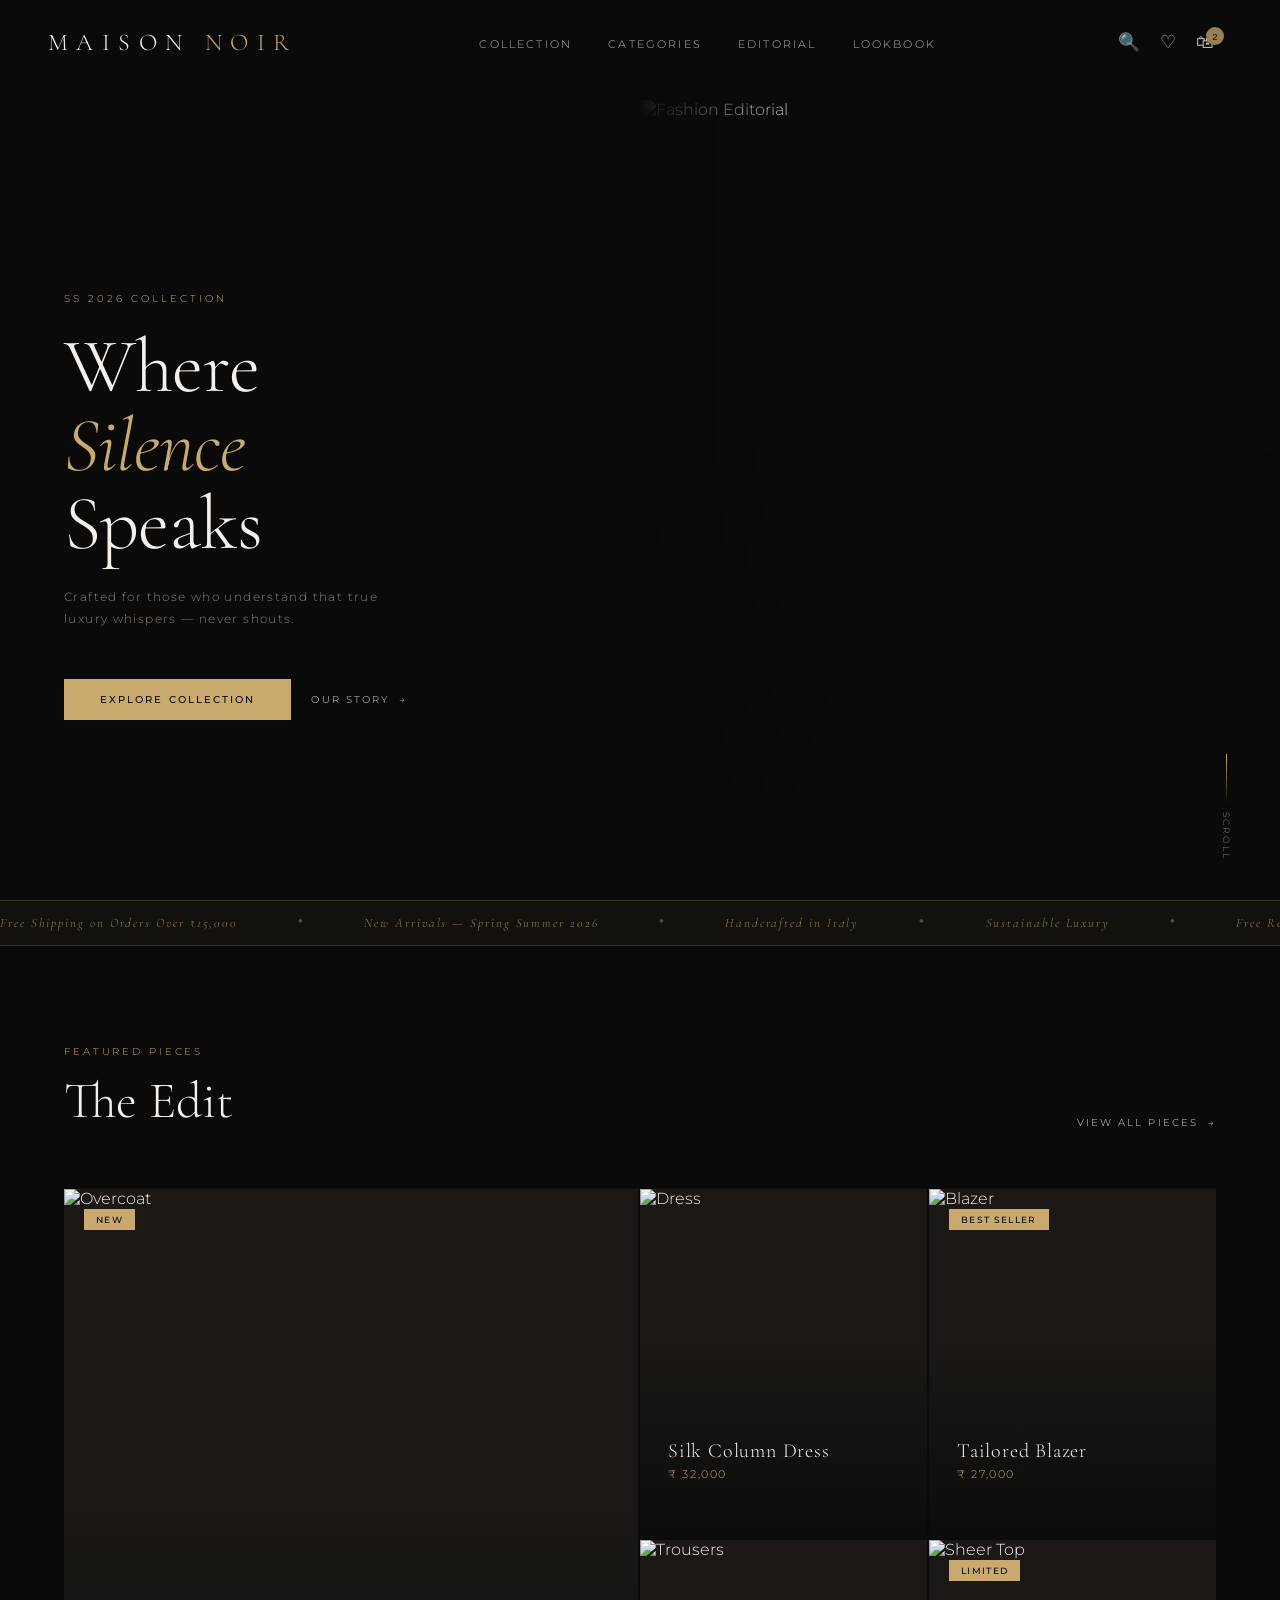
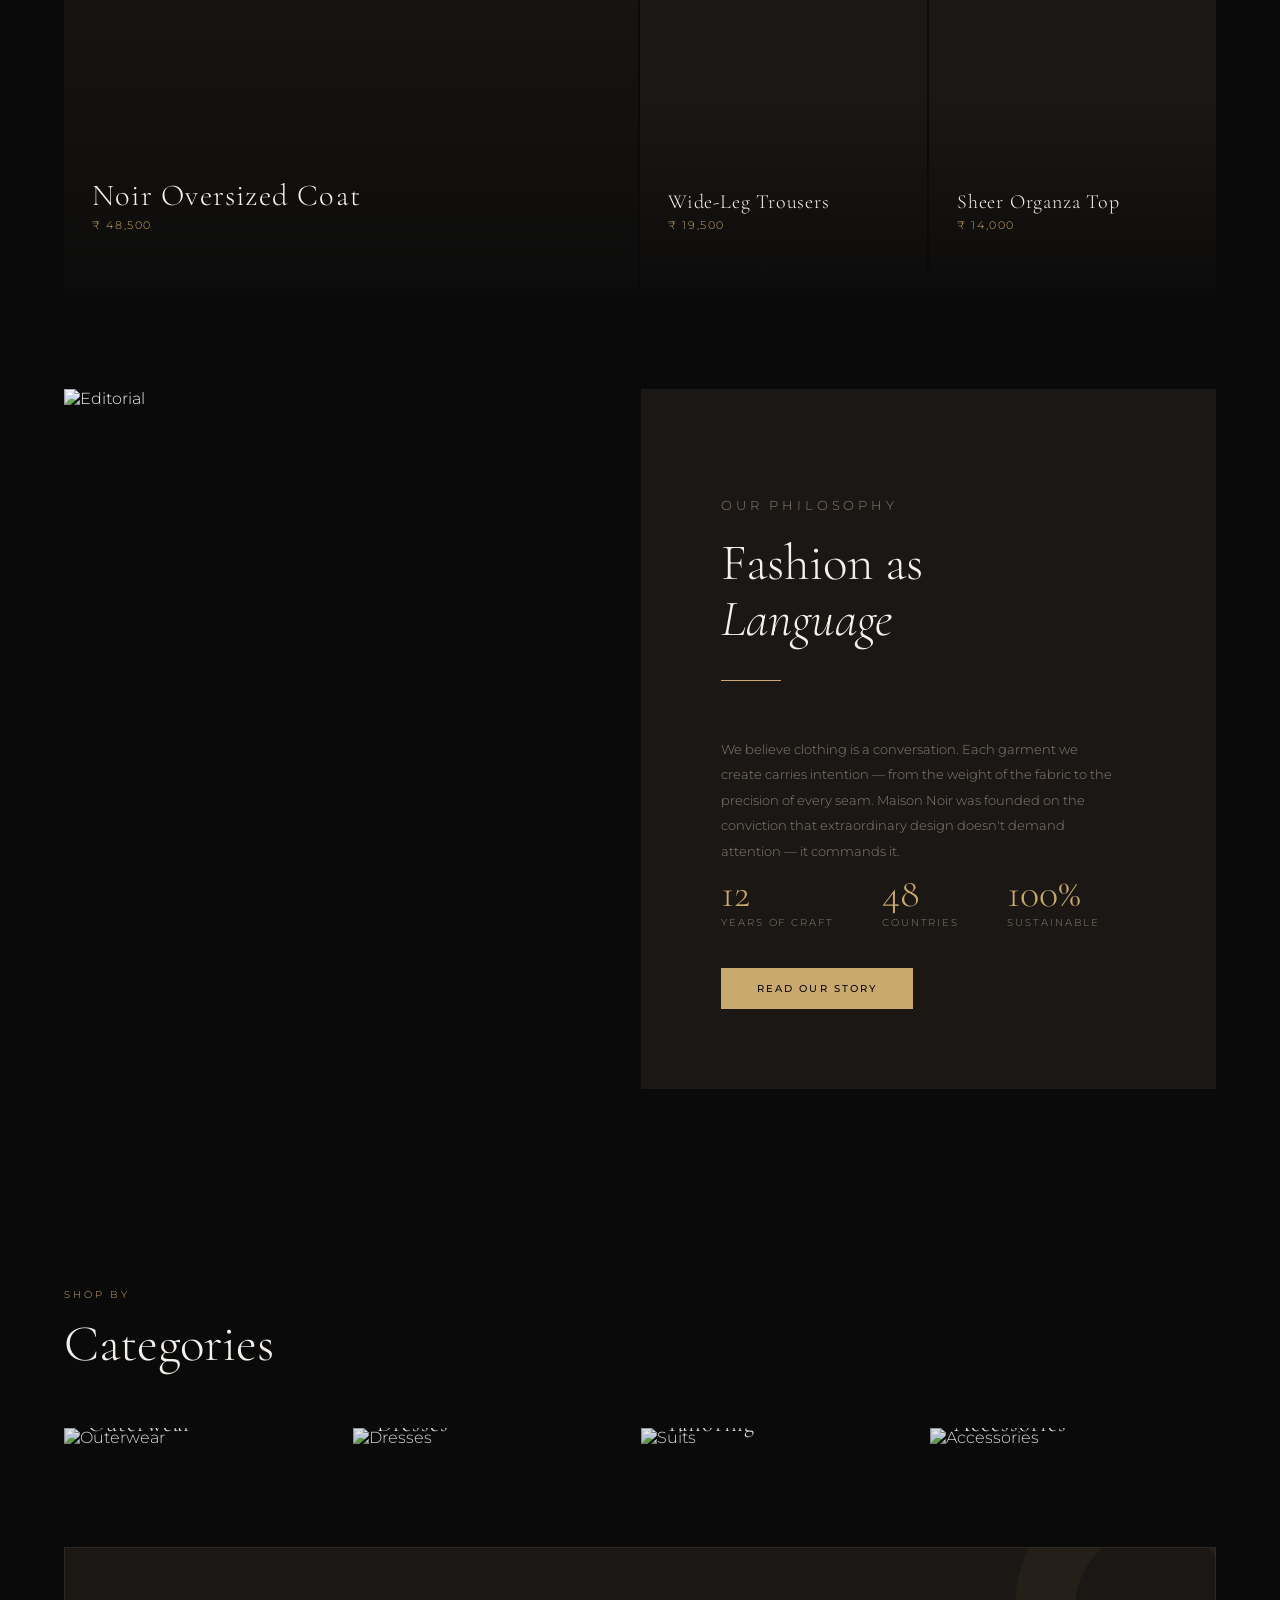
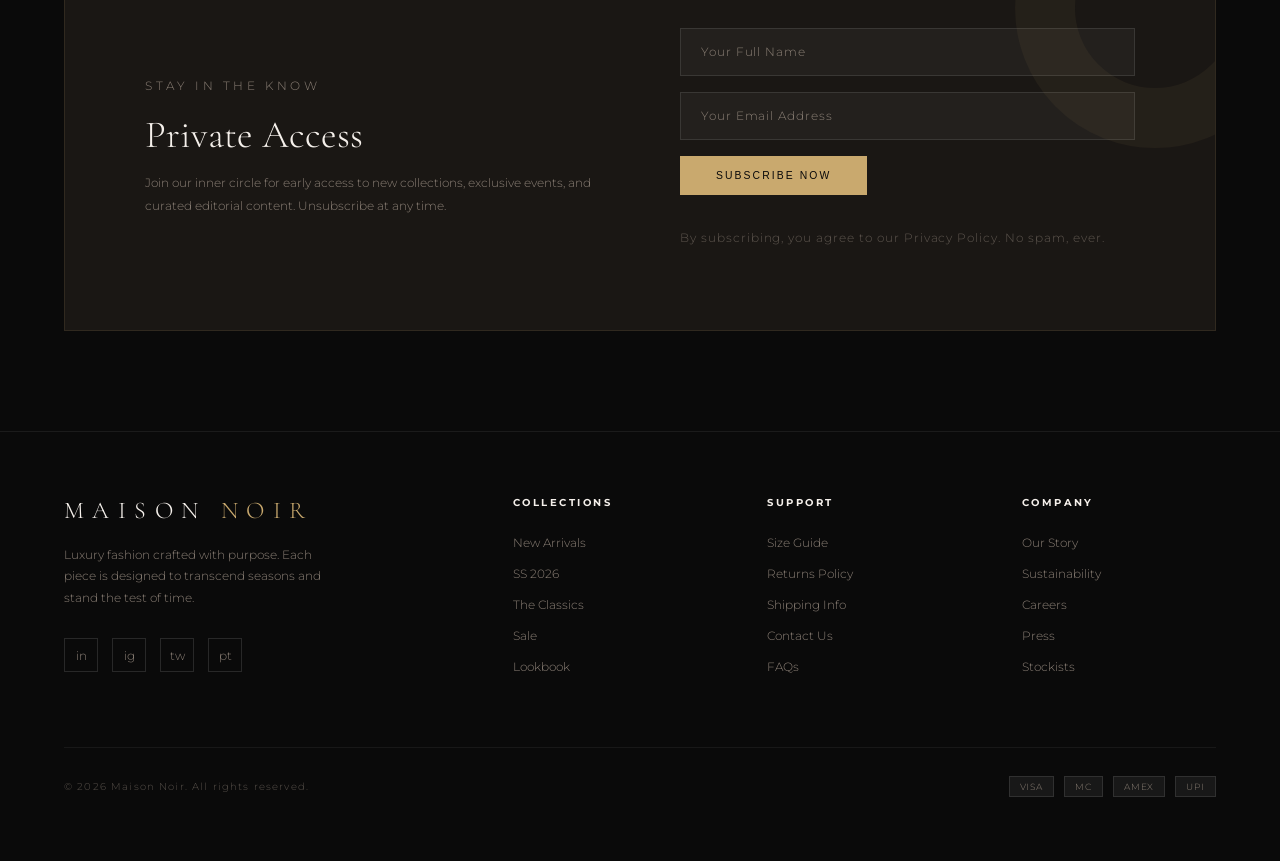
==== commit 4e9c4353: "Update index.html" ====
--- a/index.html
+++ b/index.html
@@ -1,603 +1,1076 @@
 <!DOCTYPE html>
 <html lang="en">
 <head>
-<meta charset="UTF-8"/>
-<meta name="viewport" content="width=device-width, initial-scale=1.0"/>
-<title>VÖRN — Men's Luxury Fashion</title>
-<link rel="preconnect" href="https://fonts.googleapis.com">
-<link rel="preconnect" href="https://fonts.gstatic.com" crossorigin>
-<link href="https://fonts.googleapis.com/css2?family=Bebas+Neue&family=EB+Garamond:ital,wght@0,400;0,500;1,400;1,500&family=DM+Sans:wght@200;300;400&display=swap" rel="stylesheet">
-<style>
-*,*::before,*::after{box-sizing:border-box;margin:0;padding:0}
-:root{
-  --bg:#0C0C0B;--bg2:#111110;--bg3:#161614;--surface:#1C1C1A;
-  --white:#F4F2EE;--off:#B8B4AC;--muted:#6A6860;
-  --border:#2A2A28;--border2:rgba(255,255,255,0.07);
-  --accent:#C8A96A;--accent2:#8B6B35;--red:#B84040;
-}
-html{scroll-behavior:smooth}
-body{background:var(--bg);color:var(--white);font-family:'DM Sans',sans-serif;font-weight:300;overflow-x:hidden;cursor:none}
-#cur{position:fixed;width:8px;height:8px;background:var(--white);border-radius:50%;pointer-events:none;z-index:9999;transform:translate(-50%,-50%);transition:width .15s,height .15s,background .2s,border-radius .2s}
-#cur-ring{position:fixed;width:40px;height:40px;border:1px solid rgba(200,169,106,0.5);border-radius:50%;pointer-events:none;z-index:9998;transform:translate(-50%,-50%);transition:left .06s,top .06s,width .2s,height .2s}
-#cur.h{width:14px;height:14px;background:var(--accent);border-radius:2px}
-#cur-ring.h{width:56px;height:56px;border-color:var(--accent)}
-.topbar{background:var(--accent2);padding:.5rem;text-align:center;font-size:.6rem;letter-spacing:.3em;text-transform:uppercase;color:var(--white)}
-nav{position:sticky;top:0;z-index:300;background:rgba(12,12,11,.93);backdrop-filter:blur(20px);border-bottom:1px solid var(--border);padding:0 5vw;display:flex;align-items:stretch;justify-content:space-between;height:64px}
-.nav-logo{font-family:'Bebas Neue',sans-serif;font-size:1.7rem;letter-spacing:.12em;color:var(--white);text-decoration:none;display:flex;align-items:center;transition:color .2s}
-.nav-logo span{color:var(--accent)}
-.nav-logo:hover{color:var(--accent)}
-.nav-links{display:flex;align-items:stretch;list-style:none}
-.nav-links a{display:flex;align-items:center;padding:0 1.3rem;font-size:.62rem;letter-spacing:.22em;text-transform:uppercase;color:var(--muted);text-decoration:none;transition:color .2s;position:relative;font-weight:400}
-.nav-links a::after{content:'';position:absolute;bottom:0;left:1.3rem;right:1.3rem;height:2px;background:var(--accent);transform:scaleX(0);transition:transform .25s}
-.nav-links a:hover{color:var(--white)}
-.nav-links a:hover::after{transform:scaleX(1)}
-.nav-right{display:flex;align-items:center;gap:.5rem}
-.nav-btn{background:none;border:none;cursor:none;color:var(--muted);padding:.6rem;transition:color .2s;display:flex;align-items:center}
-.nav-btn:hover{color:var(--white)}
-.c-wrap{position:relative}
-.c-badge{position:absolute;top:4px;right:4px;background:var(--accent);color:var(--bg);width:14px;height:14px;border-radius:50%;font-size:.5rem;display:none;align-items:center;justify-content:center;font-weight:700}
-.ham{display:none;flex-direction:column;gap:4px;cursor:none;padding:.6rem;background:none;border:none}
-.ham span{width:22px;height:1px;background:var(--white);display:block}
-/* SEARCH */
-.srch-ov{position:fixed;inset:0;background:rgba(12,12,11,.97);z-index:500;display:none;flex-direction:column;align-items:center;justify-content:center;gap:2rem}
-.srch-ov.open{display:flex;animation:fIn .2s}
-.srch-close{position:absolute;top:2rem;right:5vw;background:none;border:none;cursor:none;color:var(--muted);font-size:1.4rem;transition:color .2s}
-.srch-close:hover{color:var(--white)}
-.srch-label{font-family:'Bebas Neue',sans-serif;font-size:2rem;letter-spacing:.25em;color:var(--muted)}
-.srch-field{display:flex;align-items:center;gap:1rem;border-bottom:1px solid var(--border);padding:1rem 0;width:min(680px,80vw)}
-.srch-field input{flex:1;background:none;border:none;font-family:'EB Garamond',serif;font-size:clamp(2rem,4vw,3rem);color:var(--white);outline:none}
-.srch-field input::placeholder{color:var(--muted)}
-.srch-hint{font-size:.65rem;letter-spacing:.15em;text-transform:uppercase;color:var(--muted)}
-/* HERO */
-#hero{min-height:100vh;display:grid;grid-template-columns:1fr 1fr;overflow:hidden}
-.hero-l{background:var(--bg2);display:flex;flex-direction:column;justify-content:flex-end;padding:6vw 5vw;position:relative;overflow:hidden}
-.bg-num{font-family:'Bebas Neue',sans-serif;font-size:clamp(10rem,22vw,20rem);line-height:.85;color:rgba(255,255,255,.02);position:absolute;top:50%;left:-2vw;transform:translateY(-55%);pointer-events:none;user-select:none}
-.h-eye{font-size:.6rem;letter-spacing:.35em;text-transform:uppercase;color:var(--accent);margin-bottom:1.5rem;animation:sUp .8s .1s both}
-.h-title{font-family:'Bebas Neue',sans-serif;font-size:clamp(4.5rem,9vw,9rem);line-height:.92;letter-spacing:.03em;margin-bottom:2.5rem;animation:sUp .8s .2s both}
-.h-title .ac{color:var(--accent)}
-.h-title .it{font-family:'EB Garamond',serif;font-style:italic;font-size:.75em}
-.h-body{font-size:.85rem;line-height:1.9;color:var(--off);max-width:360px;margin-bottom:3rem;animation:sUp .8s .3s both}
-.h-cta{display:flex;gap:1rem;flex-wrap:wrap;animation:sUp .8s .4s both}
-.btn-fill{background:var(--white);color:var(--bg);padding:.85rem 2.4rem;font-size:.62rem;letter-spacing:.22em;text-transform:uppercase;border:none;cursor:none;text-decoration:none;display:inline-flex;align-items:center;gap:.6rem;transition:background .2s,transform .2s;font-family:'DM Sans',sans-serif;font-weight:400}
-.btn-fill:hover{background:var(--accent);transform:translateY(-2px)}
-.btn-line{background:none;color:var(--white);padding:.85rem 2.4rem;font-size:.62rem;letter-spacing:.22em;text-transform:uppercase;border:1px solid var(--border);cursor:none;text-decoration:none;display:inline-flex;align-items:center;gap:.6rem;transition:border-color .2s,color .2s,transform .2s;font-family:'DM Sans',sans-serif;font-weight:400}
-.btn-line:hover{border-color:var(--accent);color:var(--accent);transform:translateY(-2px)}
-.h-stats{display:flex;gap:2.5rem;margin-top:4rem;padding-top:2.5rem;border-top:1px solid var(--border);animation:sUp .8s .5s both}
-.sv{font-family:'Bebas Neue',sans-serif;font-size:2.2rem;letter-spacing:.05em;color:var(--accent);display:block}
-.sl{font-size:.58rem;letter-spacing:.2em;text-transform:uppercase;color:var(--muted);margin-top:.2rem}
-.hero-r{position:relative;overflow:hidden;background:var(--bg3)}
-.hero-r-bg{position:absolute;inset:0;background:linear-gradient(160deg,#1a1a18,#0d0d0b,#141412)}
-.hero-vw{position:absolute;inset:0;display:flex;align-items:center;justify-content:center}
-.hero-shape{width:55%;aspect-ratio:2/3;position:relative;animation:hRev 1s .6s both}
-@keyframes hRev{from{clip-path:inset(0 0 100% 0)}to{clip-path:inset(0 0 0 0)}}
-.hero-shape-i{width:100%;height:100%;background:linear-gradient(170deg,#2a2820,#1a1812,#22201a);border:1px solid var(--border);display:flex;align-items:center;justify-content:center;position:relative;overflow:hidden}
-.hero-shape-i::before{content:'';position:absolute;inset:0;background:radial-gradient(ellipse 70% 50% at 50% 30%,rgba(200,169,106,.08),transparent)}
-.h-glyph{font-family:'Bebas Neue',sans-serif;font-size:9rem;color:rgba(200,169,106,.05);user-select:none}
-.hero-tag{position:absolute;bottom:2rem;right:2rem;background:var(--surface);border:1px solid var(--border);padding:1rem 1.4rem;animation:sUp .8s .9s both}
-.hero-tag-l{font-size:.55rem;letter-spacing:.25em;text-transform:uppercase;color:var(--muted);margin-bottom:.4rem}
-.hero-tag-v{font-family:'EB Garamond',serif;font-size:1.1rem;font-style:italic;color:var(--accent)}
-.hero-line{position:absolute;top:50%;left:0;width:100%;height:1px;background:linear-gradient(to right,transparent,rgba(200,169,106,.1),transparent);pointer-events:none}
-/* TICKER */
-.ticker{background:var(--accent2);overflow:hidden;padding:.7rem 0;white-space:nowrap}
-.ticker-t{display:inline-block;animation:tick 30s linear infinite}
-.ticker-t span{font-size:.58rem;letter-spacing:.28em;text-transform:uppercase;color:rgba(244,242,238,.75);padding:0 2.5rem}
-.ticker-t .sep{color:rgba(244,242,238,.3);padding:0 .5rem}
-@keyframes tick{from{transform:translateX(0)}to{transform:translateX(-50%)}}
-/* SECTIONS */
-.s-lbl{font-size:.58rem;letter-spacing:.32em;text-transform:uppercase;color:var(--accent);margin-bottom:1rem}
-.s-ttl{font-family:'Bebas Neue',sans-serif;font-size:clamp(2.8rem,5vw,5rem);letter-spacing:.05em;line-height:.95}
-.s-ttl .em{font-family:'EB Garamond',serif;font-style:italic;font-size:.8em;letter-spacing:.02em}
-.s-div{width:40px;height:2px;background:var(--accent);margin:1.8rem 0}
-/* CATEGORIES */
-#categories{padding:6rem 5vw;background:var(--bg2)}
-.cat-hdr{display:flex;align-items:flex-end;justify-content:space-between;margin-bottom:3rem}
-.lnk{font-size:.6rem;letter-spacing:.2em;text-transform:uppercase;color:var(--muted);text-decoration:none;display:flex;align-items:center;gap:.4rem;transition:color .2s}
-.lnk:hover{color:var(--accent)}
-.cat-grid{display:grid;grid-template-columns:2fr 1fr 1fr;grid-template-rows:auto auto;gap:3px}
-.cc{position:relative;overflow:hidden;cursor:none}
-.cc.tall{grid-row:span 2}
-.cc-in{width:100%;height:100%;min-height:280px;display:flex;align-items:flex-end;position:relative;transition:transform .6s ease}
-.cc:hover .cc-in{transform:scale(1.03)}
-.cc-gl{position:absolute;inset:0;display:flex;align-items:center;justify-content:center;font-family:'Bebas Neue',sans-serif;font-size:clamp(5rem,9vw,9rem);color:rgba(255,255,255,.04);user-select:none;transition:color .4s}
-.cc:hover .cc-gl{color:rgba(200,169,106,.07)}
-.cc-ov{position:absolute;inset:0;background:linear-gradient(to top,rgba(12,12,11,.85) 0%,transparent 55%);transition:opacity .3s}
-.cc:hover .cc-ov{opacity:.75}
-.cc-info{position:relative;z-index:2;padding:1.8rem 1.6rem;width:100%}
-.cc-name{font-family:'Bebas Neue',sans-serif;font-size:1.8rem;letter-spacing:.08em;color:var(--white);margin-bottom:.2rem}
-.cc-sub{font-size:.58rem;letter-spacing:.2em;text-transform:uppercase;color:rgba(244,242,238,.45);transition:color .3s}
-.cc:hover .cc-sub{color:var(--accent)}
-/* PRODUCTS */
-#products{padding:5rem 5vw 7rem;background:var(--bg)}
-.ph{display:flex;align-items:flex-end;justify-content:space-between;margin-bottom:2.5rem;flex-wrap:wrap;gap:1.5rem}
-.fr{display:flex;align-items:center;gap:.5rem;flex-wrap:wrap}
-.fb{background:none;border:1px solid var(--border);color:var(--muted);font-family:'DM Sans',sans-serif;font-size:.58rem;letter-spacing:.18em;text-transform:uppercase;padding:.4rem 1rem;cursor:none;transition:all .2s;font-weight:300}
-.fb.active,.fb:hover{background:var(--white);color:var(--bg);border-color:var(--white)}
-.sw{display:flex;align-items:center;gap:.8rem}
-.sw-lbl{font-size:.58rem;letter-spacing:.18em;text-transform:uppercase;color:var(--muted)}
-.ss{background:var(--surface);border:1px solid var(--border);color:var(--white);font-family:'DM Sans',sans-serif;font-size:.62rem;padding:.4rem .8rem;cursor:none;outline:none;font-weight:300}
-.ss option{background:var(--bg2)}
-.pg{display:grid;grid-template-columns:repeat(4,1fr);gap:2.5rem 1.5rem}
-.pc{cursor:none;position:relative}
-.pi{aspect-ratio:3/4;background:var(--surface);position:relative;overflow:hidden;margin-bottom:1.1rem}
-.pp{width:100%;height:100%;display:flex;align-items:center;justify-content:center;font-family:'Bebas Neue',sans-serif;font-size:5rem;color:rgba(255,255,255,.05);transition:transform .5s,color .3s}
-.pc:hover .pp{transform:scale(1.05);color:rgba(200,169,106,.08)}
-.pbg{position:absolute;top:.8rem;left:.8rem;font-size:.52rem;letter-spacing:.2em;text-transform:uppercase;padding:.3rem .65rem;font-weight:400;z-index:2}
-.pbg.new{background:var(--white);color:var(--bg)}
-.pbg.sale{background:var(--red);color:var(--white)}
-.pbg.exc{background:var(--accent2);color:var(--white)}
-.pha{position:absolute;inset:0;display:flex;flex-direction:column;justify-content:flex-end;padding:1rem;gap:.5rem;opacity:0;transform:translateY(8px);transition:opacity .3s,transform .3s;z-index:3}
-.pc:hover .pha{opacity:1;transform:translateY(0)}
-.padd{background:var(--white);color:var(--bg);border:none;padding:.75rem;font-family:'DM Sans',sans-serif;font-size:.6rem;letter-spacing:.18em;text-transform:uppercase;cursor:none;width:100%;transition:background .2s;font-weight:400}
-.padd:hover{background:var(--accent)}
-.pqr{display:flex;gap:.5rem}
-.pqb{flex:0 0 42px;height:38px;background:rgba(28,28,26,.85);backdrop-filter:blur(8px);border:1px solid var(--border);cursor:none;display:flex;align-items:center;justify-content:center;color:var(--off);transition:background .2s,color .2s;font-size:.7rem;letter-spacing:.1em;font-family:'DM Sans',sans-serif}
-.pqb:hover{background:var(--surface);color:var(--white)}
-.pqb.wished svg{fill:var(--accent);stroke:var(--accent)}
-.pb{font-size:.55rem;letter-spacing:.22em;text-transform:uppercase;color:var(--accent);margin-bottom:.3rem}
-.pn{font-family:'EB Garamond',serif;font-size:1.05rem;color:var(--white);margin-bottom:.4rem;line-height:1.3}
-.ppr{display:flex;align-items:baseline;gap:.6rem;margin-bottom:.4rem}
-.pp2{font-size:.82rem;color:var(--white);letter-spacing:.04em;font-weight:300}
-.po{font-size:.72rem;color:var(--muted);text-decoration:line-through}
-.pst{display:flex;gap:2px}
-.st{width:9px;height:9px}
-.st.f{fill:var(--accent)}
-.st.e{fill:none;stroke:var(--muted);stroke-width:1.5}
-/* MODAL */
-.mo{position:fixed;inset:0;background:rgba(8,8,8,.8);z-index:600;display:none;align-items:center;justify-content:center;backdrop-filter:blur(6px)}
-.mo.open{display:flex;animation:fIn .3s}
-.mb{background:var(--bg2);width:92vw;max-width:940px;max-height:92vh;overflow:hidden;display:grid;grid-template-columns:1fr 1fr;position:relative;border:1px solid var(--border);animation:sUp .35s both}
-.mc{position:absolute;top:1.2rem;right:1.2rem;background:var(--surface);border:none;cursor:none;width:34px;height:34px;display:flex;align-items:center;justify-content:center;color:var(--muted);z-index:10;transition:color .2s,background .2s;font-size:1rem}
-.mc:hover{background:var(--border);color:var(--white)}
-.mi{background:var(--surface);display:flex;align-items:center;justify-content:center;font-family:'Bebas Neue',sans-serif;font-size:9rem;color:rgba(255,255,255,.05);position:relative;min-height:400px}
-.mib{position:absolute;top:1rem;left:1rem;font-size:.52rem;letter-spacing:.2em;text-transform:uppercase;padding:.3rem .65rem;font-weight:400}
-.minfo{padding:2.5rem 2rem;overflow-y:auto;display:flex;flex-direction:column;gap:1.3rem}
-.m-br{font-size:.55rem;letter-spacing:.28em;text-transform:uppercase;color:var(--accent)}
-.m-nm{font-family:'Bebas Neue',sans-serif;font-size:2.2rem;letter-spacing:.04em;line-height:.95;color:var(--white)}
-.m-pr{display:flex;align-items:baseline;gap:.8rem}
-.m-p{font-size:1.4rem;color:var(--white);font-weight:300}
-.m-op{font-size:1rem;color:var(--muted);text-decoration:line-through}
-.m-ds{font-size:.8rem;line-height:1.9;color:var(--off)}
-.m-lb{font-size:.55rem;letter-spacing:.2em;text-transform:uppercase;color:var(--muted);margin-bottom:.6rem;font-weight:400}
-.msz{display:flex;gap:.4rem;flex-wrap:wrap}
-.msb{width:46px;height:42px;background:none;border:1px solid var(--border);color:var(--muted);font-family:'DM Sans',sans-serif;font-size:.7rem;cursor:none;transition:all .2s;font-weight:300}
-.msb.a,.msb:hover{background:var(--white);color:var(--bg);border-color:var(--white)}
-.mcl{display:flex;gap:.6rem}
-.mcs{width:26px;height:26px;border-radius:50%;border:2px solid transparent;cursor:none;transition:outline .2s;outline:2px solid transparent;outline-offset:3px}
-.mcs.a{outline-color:var(--accent)}
-.madd{background:var(--white);color:var(--bg);border:none;width:100%;padding:1rem;font-family:'DM Sans',sans-serif;font-size:.65rem;letter-spacing:.22em;text-transform:uppercase;cursor:none;transition:background .25s;margin-top:auto;font-weight:400}
-.madd:hover,.madd.done{background:var(--accent)}
-/* EDITORIAL */
-#editorial{padding:6rem 5vw;background:var(--bg3);display:grid;grid-template-columns:1fr 1fr;gap:5rem;align-items:center}
-.ev{aspect-ratio:4/3;background:var(--surface);border:1px solid var(--border);display:flex;align-items:center;justify-content:center;position:relative;overflow:hidden}
-.ev::before{content:'';position:absolute;inset:0;background:radial-gradient(ellipse 60% 60% at 40% 40%,rgba(200,169,106,.07),transparent)}
-.ev-gl{font-family:'Bebas Neue',sans-serif;font-size:12rem;color:rgba(255,255,255,.03);user-select:none}
-.ev-corner{position:absolute;top:1rem;right:1rem;font-size:.55rem;letter-spacing:.22em;text-transform:uppercase;color:var(--accent);border:1px solid var(--accent2);padding:.4rem .8rem}
-.ef-grid{display:grid;grid-template-columns:1fr 1fr;gap:1rem;margin-top:2rem}
-.ef{padding:1.2rem;border:1px solid var(--border);transition:border-color .25s}
-.ef:hover{border-color:var(--accent2)}
-.ef-icon{color:var(--accent);margin-bottom:.5rem}
-.ef-ttl{font-size:.62rem;letter-spacing:.18em;text-transform:uppercase;color:var(--white);margin-bottom:.3rem;font-weight:400}
-.ef-desc{font-size:.72rem;color:var(--muted);line-height:1.7}
-/* LOOKBOOK */
-#lookbook{padding:5rem 5vw;background:var(--bg2)}
-.lb-grid{display:grid;grid-template-columns:repeat(3,1fr);gap:3px;margin-top:3rem}
-.lb{position:relative;overflow:hidden;cursor:none}
-.lb.tall{grid-row:span 2}
-.lb-in{width:100%;height:100%;min-height:240px;display:flex;align-items:center;justify-content:center;transition:transform .6s ease;position:relative}
-.lb:hover .lb-in{transform:scale(1.04)}
-.lb-ov{position:absolute;inset:0;background:rgba(12,12,11,.5);opacity:0;transition:opacity .3s;display:flex;align-items:center;justify-content:center}
-.lb:hover .lb-ov{opacity:1}
-.lb-txt{font-family:'Bebas Neue',sans-serif;font-size:1.4rem;letter-spacing:.12em;color:var(--white);text-align:center}
-.lb-gl{font-family:'Bebas Neue',sans-serif;font-size:6rem;color:rgba(255,255,255,.04);user-select:none}
-/* CART */
-.c-ov{position:fixed;inset:0;background:rgba(8,8,8,.6);z-index:450;display:none}
-.c-ov.open{display:block}
-.c-drw{position:fixed;right:-500px;top:0;bottom:0;width:100%;max-width:480px;background:var(--bg2);z-index:460;border-left:1px solid var(--border);transition:right .4s cubic-bezier(.4,0,.2,1);display:flex;flex-direction:column}
-.c-drw.open{right:0}
-.c-hd{padding:1.6rem 2rem;border-bottom:1px solid var(--border);display:flex;align-items:center;justify-content:space-between}
-.c-ttl{font-family:'Bebas Neue',sans-serif;font-size:1.6rem;letter-spacing:.08em}
-.c-cls{background:none;border:none;cursor:none;color:var(--muted);font-size:1.1rem;transition:color .2s}
-.c-cls:hover{color:var(--white)}
-.c-bd{flex:1;overflow-y:auto;padding:1.5rem 2rem}
-.c-emp{text-align:center;padding:4rem 1rem}
-.c-eg{font-family:'Bebas Neue',sans-serif;font-size:5rem;color:var(--border);margin-bottom:1rem}
-.c-emp p{font-size:.78rem;color:var(--muted);line-height:1.8}
-.c-item{display:grid;grid-template-columns:72px 1fr;gap:1rem;padding:1.2rem 0;border-bottom:1px solid var(--border)}
-.c-ii{aspect-ratio:3/4;background:var(--surface);display:flex;align-items:center;justify-content:center;font-family:'Bebas Neue',sans-serif;font-size:1.6rem;color:rgba(255,255,255,.08)}
-.c-in{font-family:'EB Garamond',serif;font-size:.95rem;color:var(--white);margin-bottom:.2rem}
-.c-im{font-size:.6rem;letter-spacing:.14em;text-transform:uppercase;color:var(--muted);margin-bottom:.6rem}
-.c-qr{display:flex;align-items:center;justify-content:space-between}
-.c-qty{display:flex;align-items:center;gap:.6rem}
-.cq{width:24px;height:24px;border:1px solid var(--border);background:none;color:var(--white);cursor:none;display:flex;align-items:center;justify-content:center;font-size:.85rem;transition:background .2s,border-color .2s}
-.cq:hover{background:var(--surface);border-color:var(--accent)}
-.c-qn{font-size:.78rem;min-width:16px;text-align:center}
-.c-ip{font-size:.82rem;color:var(--white)}
-.c-rm{font-size:.58rem;letter-spacing:.12em;text-transform:uppercase;color:var(--muted);background:none;border:none;cursor:none;font-family:'DM Sans',sans-serif;transition:color .2s;text-decoration:underline;display:block;margin-top:.5rem}
-.c-rm:hover{color:var(--white)}
-.c-ft{padding:1.5rem 2rem;border-top:1px solid var(--border)}
-.c-row{display:flex;justify-content:space-between;font-size:.75rem;color:var(--muted);margin-bottom:.5rem}
-.c-row.tot{font-size:.9rem;color:var(--white);border-top:1px solid var(--border);padding-top:.8rem;margin-top:.6rem}
-.c-co{background:var(--white);color:var(--bg);border:none;width:100%;padding:1rem;font-family:'DM Sans',sans-serif;font-size:.65rem;letter-spacing:.22em;text-transform:uppercase;cursor:none;transition:background .25s;margin-top:1rem;font-weight:400}
-.c-co:hover{background:var(--accent)}
-/* NEWSLETTER */
-#newsletter{padding:5rem 5vw;background:var(--bg);display:grid;grid-template-columns:1fr 1fr;gap:5rem;align-items:center;border-top:1px solid var(--border)}
-.nl-l p{font-size:.82rem;line-height:1.9;color:var(--off);max-width:380px;margin-top:1rem}
-.nl-form{display:flex;border:1px solid var(--border);margin-top:2rem}
-.nl-inp{flex:1;background:none;border:none;font-family:'DM Sans',sans-serif;font-size:.8rem;color:var(--white);padding:.95rem 1.2rem;outline:none}
-.nl-inp::placeholder{color:var(--muted)}
-.nl-sub{background:var(--accent2);color:var(--white);border:none;padding:.95rem 1.8rem;font-family:'DM Sans',sans-serif;font-size:.6rem;letter-spacing:.2em;text-transform:uppercase;cursor:none;transition:background .2s;white-space:nowrap;font-weight:400}
-.nl-sub:hover{background:var(--accent)}
-.nl-r{display:grid;grid-template-columns:1fr 1fr;gap:1rem}
-.nlf{padding:1.3rem;border:1px solid var(--border);transition:border-color .25s}
-.nlf:hover{border-color:var(--accent2)}
-.nlf-t{font-size:.62rem;letter-spacing:.18em;text-transform:uppercase;color:var(--white);margin-bottom:.35rem;font-weight:400}
-.nlf-d{font-size:.72rem;color:var(--muted);line-height:1.7}
-footer{background:var(--bg3);border-top:1px solid var(--border);padding:5rem 5vw 2rem}
-.ft{display:grid;grid-template-columns:1.6fr 1fr 1fr 1fr;gap:3rem;margin-bottom:4rem;padding-bottom:4rem;border-bottom:1px solid var(--border)}
-.fl{font-family:'Bebas Neue',sans-serif;font-size:2rem;letter-spacing:.12em;color:var(--white);margin-bottom:.8rem;display:block;text-decoration:none}
-.fl span{color:var(--accent)}
-.fa{font-size:.75rem;color:var(--muted);line-height:1.9;max-width:220px}
-.fc h5{font-size:.55rem;letter-spacing:.3em;text-transform:uppercase;color:var(--accent);margin-bottom:1.4rem;font-weight:400}
-.fc a{display:block;font-size:.75rem;color:var(--muted);text-decoration:none;line-height:2.3;transition:color .2s}
-.fc a:hover{color:var(--white)}
-.fb2{display:flex;justify-content:space-between;align-items:center;flex-wrap:wrap;gap:1rem}
-.fc2{font-size:.6rem;color:var(--muted);letter-spacing:.1em}
-.fs{display:flex;gap:1.5rem}
-.fs a{font-size:.58rem;letter-spacing:.2em;text-transform:uppercase;color:var(--muted);text-decoration:none;transition:color .2s}
-.fs a:hover{color:var(--accent)}
-.toast{position:fixed;bottom:2.5rem;left:50%;transform:translateX(-50%) translateY(60px);background:var(--white);color:var(--bg);padding:.8rem 2rem;font-size:.62rem;letter-spacing:.18em;text-transform:uppercase;z-index:700;transition:transform .3s cubic-bezier(.4,0,.2,1);white-space:nowrap;font-weight:400}
-.toast.show{transform:translateX(-50%) translateY(0)}
-.rv{opacity:0;transform:translateY(20px);transition:opacity .7s ease,transform .7s ease}
-.rv.in{opacity:1;transform:none}
-.rv.d1{transition-delay:.1s}.rv.d2{transition-delay:.2s}.rv.d3{transition-delay:.3s}
-.mob-nav{position:fixed;inset:0;background:var(--bg);z-index:500;display:none;flex-direction:column;justify-content:center;align-items:center;gap:2rem}
-.mob-nav.open{display:flex;animation:fIn .25s}
-.mob-cls{position:absolute;top:1.5rem;right:5vw;background:none;border:none;cursor:none;color:var(--muted);font-size:1.4rem}
-.mob-nav a{font-family:'Bebas Neue',sans-serif;font-size:3rem;letter-spacing:.1em;color:var(--white);text-decoration:none;transition:color .2s}
-.mob-nav a:hover{color:var(--accent)}
-@keyframes fIn{from{opacity:0}to{opacity:1}}
-@keyframes sUp{from{opacity:0;transform:translateY(16px)}to{opacity:1;transform:none}}
-@media(max-width:1100px){.pg{grid-template-columns:repeat(3,1fr)}.ft{grid-template-columns:1fr 1fr}}
-@media(max-width:860px){#hero{grid-template-columns:1fr}.hero-r{min-height:55vw}#editorial{grid-template-columns:1fr}#newsletter{grid-template-columns:1fr;gap:3rem}.cat-grid{grid-template-columns:1fr 1fr}.cc.tall{grid-row:span 1}.mb{grid-template-columns:1fr;max-height:95vh;overflow-y:auto}.mi{min-height:280px}}
-@media(max-width:700px){.nav-links{display:none}.ham{display:flex}body{cursor:auto}#cur,#cur-ring{display:none}.pg{grid-template-columns:repeat(2,1fr);gap:1.2rem .8rem}.lb-grid{grid-template-columns:1fr 1fr}.lb.tall{grid-row:span 1}.ft{grid-template-columns:1fr}.nl-r{grid-template-columns:1fr}}
-@media(max-width:480px){section{padding:4rem 5vw}.h-stats{flex-wrap:wrap;gap:1.5rem}.cat-grid{grid-template-columns:1fr}}
-</style>
+  <meta charset="UTF-8" />
+  <meta name="viewport" content="width=device-width, initial-scale=1.0" />
+  <title>MAISON NOIR — Fashion</title>
+  <link href="https://fonts.googleapis.com/css2?family=Cormorant+Garamond:ital,wght@0,300;0,400;0,600;1,300;1,400&family=Montserrat:wght@200;300;400;500&display=swap" rel="stylesheet">
+  <style>
+    :root {
+      --black: #0a0a0a;
+      --white: #f5f0eb;
+      --cream: #e8e0d5;
+      --gold: #c9a96e;
+      --muted: #8a7f75;
+      --dark: #1a1714;
+    }
+
+    *, *::before, *::after { margin: 0; padding: 0; box-sizing: border-box; }
+
+    html { scroll-behavior: smooth; }
+
+    body {
+      background: var(--black);
+      color: var(--white);
+      font-family: 'Montserrat', sans-serif;
+      font-weight: 300;
+      overflow-x: hidden;
+      cursor: none;
+    }
+
+    /* Custom Cursor */
+    .cursor {
+      position: fixed;
+      width: 10px; height: 10px;
+      background: var(--gold);
+      border-radius: 50%;
+      pointer-events: none;
+      z-index: 9999;
+      transform: translate(-50%, -50%);
+      transition: transform 0.1s ease, width 0.3s, height 0.3s, background 0.3s;
+      mix-blend-mode: difference;
+    }
+    .cursor-ring {
+      position: fixed;
+      width: 36px; height: 36px;
+      border: 1px solid var(--gold);
+      border-radius: 50%;
+      pointer-events: none;
+      z-index: 9998;
+      transform: translate(-50%, -50%);
+      transition: transform 0.18s ease, width 0.3s, height 0.3s, opacity 0.3s;
+      opacity: 0.6;
+    }
+    .cursor.hover { width: 6px; height: 6px; background: var(--white); }
+    .cursor-ring.hover { width: 52px; height: 52px; opacity: 0.3; }
+
+    /* NAV */
+    nav {
+      position: fixed; top: 0; left: 0; right: 0;
+      z-index: 100;
+      padding: 28px 48px;
+      display: flex;
+      align-items: center;
+      justify-content: space-between;
+      background: linear-gradient(to bottom, rgba(10,10,10,0.95), transparent);
+      transition: background 0.4s;
+    }
+    nav.scrolled { background: rgba(10,10,10,0.97); padding: 18px 48px; }
+
+    .nav-logo {
+      font-family: 'Cormorant Garamond', serif;
+      font-size: 1.5rem;
+      font-weight: 300;
+      letter-spacing: 0.35em;
+      text-transform: uppercase;
+      color: var(--white);
+      text-decoration: none;
+    }
+    .nav-logo span { color: var(--gold); }
+
+    .nav-links {
+      display: flex; gap: 36px; list-style: none;
+    }
+    .nav-links a {
+      color: var(--white);
+      text-decoration: none;
+      font-size: 0.68rem;
+      letter-spacing: 0.2em;
+      text-transform: uppercase;
+      opacity: 0.75;
+      transition: opacity 0.3s, color 0.3s;
+    }
+    .nav-links a:hover { opacity: 1; color: var(--gold); }
+
+    .nav-actions { display: flex; gap: 20px; align-items: center; }
+    .nav-icon {
+      background: none; border: none; color: var(--white);
+      font-size: 1.1rem; cursor: none; opacity: 0.75;
+      transition: opacity 0.3s, color 0.3s;
+    }
+    .nav-icon:hover { opacity: 1; color: var(--gold); }
+
+    .cart-badge {
+      display: inline-flex; align-items: center; justify-content: center;
+      background: var(--gold); color: var(--black);
+      border-radius: 50%;
+      width: 18px; height: 18px;
+      font-size: 0.6rem;
+      font-weight: 500;
+      position: relative; top: -8px; left: -8px;
+    }
+
+    /* HERO */
+    .hero {
+      height: 100vh;
+      display: grid;
+      grid-template-columns: 1fr 1fr;
+      position: relative;
+      overflow: hidden;
+    }
+
+    .hero-left {
+      display: flex; flex-direction: column;
+      justify-content: flex-end;
+      padding: 0 64px 80px;
+      position: relative;
+      z-index: 2;
+    }
+
+    .hero-tag {
+      font-size: 0.62rem;
+      letter-spacing: 0.3em;
+      text-transform: uppercase;
+      color: var(--gold);
+      margin-bottom: 24px;
+      opacity: 0;
+      animation: fadeUp 1s 0.4s forwards;
+    }
+
+    .hero-title {
+      font-family: 'Cormorant Garamond', serif;
+      font-size: clamp(3.5rem, 6vw, 6rem);
+      font-weight: 300;
+      line-height: 1.02;
+      letter-spacing: -0.01em;
+      opacity: 0;
+      animation: fadeUp 1s 0.6s forwards;
+    }
+    .hero-title em { font-style: italic; color: var(--gold); }
+
+    .hero-sub {
+      margin-top: 24px;
+      font-size: 0.72rem;
+      letter-spacing: 0.12em;
+      color: var(--muted);
+      max-width: 320px;
+      line-height: 1.9;
+      opacity: 0;
+      animation: fadeUp 1s 0.8s forwards;
+    }
+
+    .hero-cta {
+      margin-top: 48px;
+      display: flex; gap: 20px; align-items: center;
+      opacity: 0;
+      animation: fadeUp 1s 1s forwards;
+    }
+
+    .btn-primary {
+      display: inline-block;
+      padding: 14px 36px;
+      background: var(--gold);
+      color: var(--black);
+      text-decoration: none;
+      font-size: 0.65rem;
+      font-weight: 500;
+      letter-spacing: 0.2em;
+      text-transform: uppercase;
+      transition: background 0.3s, transform 0.3s;
+    }
+    .btn-primary:hover { background: var(--white); transform: translateY(-2px); }
+
+    .btn-ghost {
+      display: inline-flex; align-items: center; gap: 10px;
+      color: var(--white);
+      text-decoration: none;
+      font-size: 0.65rem;
+      font-weight: 400;
+      letter-spacing: 0.2em;
+      text-transform: uppercase;
+      opacity: 0.65;
+      transition: opacity 0.3s;
+    }
+    .btn-ghost::after {
+      content: '→';
+      transition: transform 0.3s;
+    }
+    .btn-ghost:hover { opacity: 1; }
+    .btn-ghost:hover::after { transform: translateX(4px); }
+
+    .hero-right {
+      position: relative;
+      overflow: hidden;
+    }
+
+    .hero-img {
+      width: 100%; height: 100%;
+      object-fit: cover;
+      filter: grayscale(20%) contrast(1.05);
+      transform: scale(1.04);
+      animation: zoomOut 2s 0.2s forwards;
+    }
+
+    .hero-right::after {
+      content: '';
+      position: absolute; inset: 0;
+      background: linear-gradient(to right, var(--black) 0%, transparent 30%),
+                  linear-gradient(to top, rgba(10,10,10,0.4) 0%, transparent 50%);
+    }
+
+    .hero-scroll {
+      position: absolute;
+      bottom: 40px; right: 48px;
+      display: flex; flex-direction: column;
+      align-items: center; gap: 8px;
+      z-index: 10;
+      opacity: 0;
+      animation: fadeIn 1.2s 1.4s forwards;
+    }
+    .hero-scroll span {
+      font-size: 0.55rem;
+      letter-spacing: 0.25em;
+      text-transform: uppercase;
+      color: var(--muted);
+      writing-mode: vertical-rl;
+    }
+    .scroll-line {
+      width: 1px; height: 50px;
+      background: linear-gradient(to bottom, var(--gold), transparent);
+      animation: scrollPulse 2s infinite;
+    }
+
+    /* MARQUEE */
+    .marquee-wrap {
+      overflow: hidden;
+      border-top: 1px solid rgba(201,169,110,0.2);
+      border-bottom: 1px solid rgba(201,169,110,0.2);
+      background: rgba(201,169,110,0.04);
+      padding: 14px 0;
+    }
+    .marquee-track {
+      display: flex;
+      gap: 60px;
+      animation: marquee 22s linear infinite;
+      width: max-content;
+    }
+    .marquee-track span {
+      font-family: 'Cormorant Garamond', serif;
+      font-size: 0.8rem;
+      font-style: italic;
+      letter-spacing: 0.15em;
+      color: var(--gold);
+      opacity: 0.7;
+      white-space: nowrap;
+    }
+    .marquee-track .dot {
+      font-style: normal;
+      font-family: 'Montserrat', sans-serif;
+      font-size: 0.5rem;
+      opacity: 0.4;
+    }
+
+    /* SECTIONS */
+    section { padding: 100px 0; }
+
+    .section-tag {
+      font-size: 0.6rem;
+      letter-spacing: 0.3em;
+      text-transform: uppercase;
+      color: var(--gold);
+      margin-bottom: 16px;
+    }
+
+    .section-title {
+      font-family: 'Cormorant Garamond', serif;
+      font-size: clamp(2.2rem, 4vw, 3.8rem);
+      font-weight: 300;
+      line-height: 1.1;
+    }
+
+    /* FEATURED COLLECTION */
+    .collection { padding: 100px 64px; }
+
+    .collection-header {
+      display: flex; justify-content: space-between;
+      align-items: flex-end;
+      margin-bottom: 60px;
+    }
+
+    .collection-grid {
+      display: grid;
+      grid-template-columns: 2fr 1fr 1fr;
+      grid-template-rows: auto auto;
+      gap: 2px;
+    }
+
+    .product-card {
+      position: relative;
+      overflow: hidden;
+      background: var(--dark);
+      cursor: none;
+    }
+    .product-card:first-child { grid-row: span 2; }
+
+    .product-card img {
+      width: 100%;
+      height: 100%;
+      min-height: 320px;
+      object-fit: cover;
+      display: block;
+      filter: grayscale(15%);
+      transition: transform 0.7s cubic-bezier(0.25, 0.46, 0.45, 0.94),
+                  filter 0.5s;
+    }
+    .product-card:first-child img { min-height: 700px; }
+
+    .product-card:hover img { transform: scale(1.06); filter: grayscale(0%); }
+
+    .product-overlay {
+      position: absolute; inset: 0;
+      background: linear-gradient(to top, rgba(10,10,10,0.85) 0%, transparent 55%);
+      display: flex; flex-direction: column; justify-content: flex-end;
+      padding: 28px;
+      transition: background 0.4s;
+    }
+    .product-card:hover .product-overlay {
+      background: linear-gradient(to top, rgba(10,10,10,0.92) 0%, transparent 65%);
+    }
+
+    .product-name {
+      font-family: 'Cormorant Garamond', serif;
+      font-size: 1.25rem;
+      font-weight: 300;
+      letter-spacing: 0.04em;
+      margin-bottom: 4px;
+    }
+    .product-card:first-child .product-name { font-size: 1.9rem; }
+
+    .product-price {
+      font-size: 0.68rem;
+      letter-spacing: 0.15em;
+      color: var(--gold);
+    }
+
+    .product-action {
+      display: inline-flex; align-items: center; gap: 8px;
+      margin-top: 14px;
+      font-size: 0.6rem;
+      letter-spacing: 0.2em;
+      text-transform: uppercase;
+      color: var(--white);
+      opacity: 0;
+      transform: translateY(8px);
+      transition: opacity 0.3s, transform 0.3s;
+    }
+    .product-card:hover .product-action { opacity: 1; transform: translateY(0); }
+
+    .product-tag {
+      position: absolute;
+      top: 20px; left: 20px;
+      background: var(--gold);
+      color: var(--black);
+      font-size: 0.55rem;
+      font-weight: 500;
+      letter-spacing: 0.15em;
+      text-transform: uppercase;
+      padding: 5px 12px;
+    }
+
+    .wishlist-btn {
+      position: absolute;
+      top: 20px; right: 20px;
+      background: rgba(10,10,10,0.5);
+      border: 1px solid rgba(255,255,255,0.15);
+      color: var(--white);
+      width: 36px; height: 36px;
+      display: flex; align-items: center; justify-content: center;
+      font-size: 0.9rem;
+      cursor: none;
+      transition: background 0.3s, border-color 0.3s;
+      opacity: 0;
+      transform: translateY(-4px);
+      transition: opacity 0.3s, transform 0.3s, background 0.3s;
+    }
+    .product-card:hover .wishlist-btn { opacity: 1; transform: translateY(0); }
+    .wishlist-btn:hover { background: var(--gold); border-color: var(--gold); color: var(--black); }
+
+    /* EDITORIAL */
+    .editorial {
+      padding: 0 64px 100px;
+      display: grid;
+      grid-template-columns: 1fr 1fr;
+      gap: 2px;
+      min-height: 70vh;
+    }
+
+    .editorial-image {
+      position: relative; overflow: hidden;
+    }
+    .editorial-image img {
+      width: 100%; height: 100%;
+      min-height: 600px;
+      object-fit: cover;
+      filter: grayscale(25%);
+      transition: transform 0.8s, filter 0.5s;
+    }
+    .editorial-image:hover img { transform: scale(1.04); filter: grayscale(0%); }
+
+    .editorial-content {
+      background: var(--dark);
+      display: flex; flex-direction: column;
+      justify-content: center;
+      padding: 80px;
+    }
+
+    .editorial-content p {
+      margin-top: 24px;
+      font-size: 0.8rem;
+      line-height: 2;
+      color: var(--muted);
+      max-width: 400px;
+    }
+
+    .divider {
+      width: 60px; height: 1px;
+      background: var(--gold);
+      margin: 32px 0;
+    }
+
+    .editorial-stats {
+      display: flex; gap: 48px; margin-top: 8px;
+    }
+    .stat-num {
+      font-family: 'Cormorant Garamond', serif;
+      font-size: 2.5rem;
+      font-weight: 300;
+      color: var(--gold);
+      line-height: 1;
+    }
+    .stat-label {
+      font-size: 0.6rem;
+      letter-spacing: 0.2em;
+      text-transform: uppercase;
+      color: var(--muted);
+      margin-top: 4px;
+    }
+
+    /* CATEGORIES */
+    .categories { padding: 100px 64px; }
+
+    .categories-grid {
+      display: grid;
+      grid-template-columns: repeat(4, 1fr);
+      gap: 2px;
+      margin-top: 56px;
+    }
+
+    .category-card {
+      position: relative;
+      overflow: hidden;
+      cursor: none;
+    }
+    .category-card img {
+      width: 100%; height: 440px;
+      object-fit: cover;
+      filter: grayscale(20%);
+      transition: transform 0.7s cubic-bezier(0.25, 0.46, 0.45, 0.94), filter 0.5s;
+    }
+    .category-card:hover img { transform: scale(1.08); filter: grayscale(0%); }
+
+    .category-overlay {
+      position: absolute; inset: 0;
+      background: linear-gradient(to top, rgba(10,10,10,0.8) 0%, rgba(10,10,10,0.1) 50%);
+      display: flex; flex-direction: column;
+      justify-content: flex-end;
+      padding: 28px 24px;
+    }
+    .category-name {
+      font-family: 'Cormorant Garamond', serif;
+      font-size: 1.4rem;
+      font-weight: 300;
+      letter-spacing: 0.05em;
+      margin-bottom: 8px;
+    }
+    .category-count {
+      font-size: 0.6rem;
+      letter-spacing: 0.2em;
+      color: var(--muted);
+      text-transform: uppercase;
+    }
+
+    /* NEWSLETTER */
+    .newsletter {
+      margin: 0 64px 100px;
+      background: var(--dark);
+      padding: 80px;
+      display: grid;
+      grid-template-columns: 1fr 1fr;
+      gap: 80px;
+      align-items: center;
+      border: 1px solid rgba(201,169,110,0.12);
+      position: relative;
+      overflow: hidden;
+    }
+    .newsletter::before {
+      content: '';
+      position: absolute;
+      top: -80px; right: -80px;
+      width: 280px; height: 280px;
+      border: 60px solid rgba(201,169,110,0.06);
+      border-radius: 50%;
+    }
+
+    .newsletter p {
+      margin-top: 16px;
+      font-size: 0.75rem;
+      line-height: 1.9;
+      color: var(--muted);
+    }
+
+    .newsletter-form {
+      display: flex; flex-direction: column; gap: 16px;
+    }
+    .newsletter-form input {
+      background: rgba(255,255,255,0.04);
+      border: 1px solid rgba(255,255,255,0.1);
+      color: var(--white);
+      padding: 16px 20px;
+      font-family: 'Montserrat', sans-serif;
+      font-size: 0.72rem;
+      font-weight: 300;
+      letter-spacing: 0.08em;
+      outline: none;
+      transition: border-color 0.3s;
+    }
+    .newsletter-form input::placeholder { color: var(--muted); }
+    .newsletter-form input:focus { border-color: var(--gold); }
+
+    .newsletter-form .btn-primary {
+      align-self: flex-start;
+      border: none;
+      cursor: none;
+    }
+
+    .newsletter-note {
+      font-size: 0.6rem;
+      color: var(--muted);
+      letter-spacing: 0.08em;
+      opacity: 0.6;
+    }
+
+    /* FOOTER */
+    footer {
+      border-top: 1px solid rgba(255,255,255,0.07);
+      padding: 64px;
+    }
+    .footer-grid {
+      display: grid;
+      grid-template-columns: 2fr 1fr 1fr 1fr;
+      gap: 60px;
+      margin-bottom: 60px;
+    }
+
+    .footer-brand p {
+      margin-top: 20px;
+      font-size: 0.72rem;
+      line-height: 1.9;
+      color: var(--muted);
+      max-width: 260px;
+    }
+    .footer-social {
+      display: flex; gap: 14px; margin-top: 28px;
+    }
+    .social-link {
+      width: 34px; height: 34px;
+      border: 1px solid rgba(255,255,255,0.12);
+      display: flex; align-items: center; justify-content: center;
+      font-size: 0.75rem;
+      color: var(--muted);
+      text-decoration: none;
+      transition: border-color 0.3s, color 0.3s;
+    }
+    .social-link:hover { border-color: var(--gold); color: var(--gold); }
+
+    .footer-col h4 {
+      font-size: 0.62rem;
+      letter-spacing: 0.25em;
+      text-transform: uppercase;
+      color: var(--white);
+      margin-bottom: 24px;
+    }
+    .footer-col ul { list-style: none; }
+    .footer-col ul li { margin-bottom: 12px; }
+    .footer-col ul a {
+      font-size: 0.72rem;
+      color: var(--muted);
+      text-decoration: none;
+      transition: color 0.3s;
+    }
+    .footer-col ul a:hover { color: var(--gold); }
+
+    .footer-bottom {
+      border-top: 1px solid rgba(255,255,255,0.06);
+      padding-top: 28px;
+      display: flex; justify-content: space-between; align-items: center;
+    }
+    .footer-bottom p {
+      font-size: 0.6rem;
+      letter-spacing: 0.12em;
+      color: var(--muted);
+      opacity: 0.6;
+    }
+    .payment-icons { display: flex; gap: 10px; }
+    .payment-icon {
+      background: rgba(255,255,255,0.06);
+      border: 1px solid rgba(255,255,255,0.1);
+      padding: 4px 10px;
+      font-size: 0.55rem;
+      letter-spacing: 0.1em;
+      color: var(--muted);
+    }
+
+    /* ANIMATIONS */
+    @keyframes fadeUp {
+      from { opacity: 0; transform: translateY(24px); }
+      to   { opacity: 1; transform: translateY(0); }
+    }
+    @keyframes fadeIn {
+      from { opacity: 0; }
+      to   { opacity: 1; }
+    }
+    @keyframes zoomOut {
+      from { transform: scale(1.08); }
+      to   { transform: scale(1); }
+    }
+    @keyframes marquee {
+      from { transform: translateX(0); }
+      to   { transform: translateX(-50%); }
+    }
+    @keyframes scrollPulse {
+      0%, 100% { opacity: 1; }
+      50% { opacity: 0.3; }
+    }
+
+    /* Reveal on scroll */
+    .reveal {
+      opacity: 0;
+      transform: translateY(30px);
+      transition: opacity 0.8s ease, transform 0.8s ease;
+    }
+    .reveal.visible {
+      opacity: 1;
+      transform: translateY(0);
+    }
+
+    /* Hamburger Mobile */
+    .hamburger {
+      display: none;
+      flex-direction: column; gap: 5px;
+      background: none; border: none; cursor: none;
+    }
+    .hamburger span {
+      display: block; width: 24px; height: 1px;
+      background: var(--white);
+      transition: transform 0.3s, opacity 0.3s;
+    }
+
+    @media (max-width: 1024px) {
+      nav { padding: 22px 32px; }
+      .hero { grid-template-columns: 1fr; }
+      .hero-right { position: absolute; inset: 0; z-index: 0; }
+      .hero-left { z-index: 2; background: linear-gradient(to right, rgba(10,10,10,0.9) 50%, transparent); }
+      .collection-grid { grid-template-columns: 1fr 1fr; }
+      .product-card:first-child { grid-column: span 2; }
+      .editorial { grid-template-columns: 1fr; }
+      .editorial-content { padding: 48px; min-height: 400px; }
+      .categories-grid { grid-template-columns: 1fr 1fr; }
+      .newsletter { grid-template-columns: 1fr; gap: 40px; padding: 48px; }
+      .footer-grid { grid-template-columns: 1fr 1fr; }
+      .nav-links { display: none; }
+      .hamburger { display: flex; }
+    }
+
+    @media (max-width: 640px) {
+      nav { padding: 18px 20px; }
+      .collection, .categories, .newsletter, .editorial { padding-left: 20px; padding-right: 20px; }
+      .newsletter { margin: 0 20px 60px; }
+      footer { padding: 40px 20px; }
+      .footer-grid { grid-template-columns: 1fr; gap: 32px; }
+      .collection-grid { grid-template-columns: 1fr; }
+      .product-card:first-child { grid-column: auto; }
+      .categories-grid { grid-template-columns: 1fr 1fr; }
+      .hero-left { padding: 0 24px 60px; }
+      .collection-header { flex-direction: column; gap: 20px; align-items: flex-start; }
+      .editorial-stats { gap: 28px; }
+    }
+
+    /* Toast */
+    .toast {
+      position: fixed;
+      bottom: 32px; right: 32px;
+      background: var(--gold);
+      color: var(--black);
+      padding: 14px 24px;
+      font-size: 0.7rem;
+      font-weight: 500;
+      letter-spacing: 0.12em;
+      text-transform: uppercase;
+      z-index: 9999;
+      transform: translateY(80px);
+      opacity: 0;
+      transition: transform 0.4s, opacity 0.4s;
+    }
+    .toast.show { transform: translateY(0); opacity: 1; }
+  </style>
 </head>
 <body>
-<div id="cur"></div><div id="cur-ring"></div>
-<div class="topbar">Free shipping on orders over ₹6,000 &nbsp;·&nbsp; AW25 Collection — Now Live</div>
-<nav>
-  <a class="nav-logo" href="#">VÖ<span>RN</span></a>
-  <ul class="nav-links">
-    <li><a href="#categories">Collections</a></li>
-    <li><a href="#products">Shop</a></li>
-    <li><a href="#lookbook">Lookbook</a></li>
-    <li><a href="#editorial">Craft</a></li>
-  </ul>
-  <div class="nav-right">
-    <button class="nav-btn" id="searchBtn"><svg width="17" height="17" fill="none" stroke="currentColor" stroke-width="1.4" viewBox="0 0 24 24"><circle cx="10.5" cy="10.5" r="6.5"/><path d="m18 18 3.5 3.5"/></svg></button>
-    <div class="c-wrap"><button class="nav-btn" id="cartBtn"><svg width="17" height="17" fill="none" stroke="currentColor" stroke-width="1.4" viewBox="0 0 24 24"><path d="M6 2 3 6v14a2 2 0 0 0 2 2h14a2 2 0 0 0 2-2V6l-3-4z"/><line x1="3" y1="6" x2="21" y2="6"/><path d="M16 10a4 4 0 0 1-8 0"/></svg></button><span class="c-badge" id="cBadge">0</span></div>
-    <button class="ham" id="hamBtn"><span></span><span></span><span></span></button>
+
+  <!-- Custom Cursor -->
+  <div class="cursor" id="cursor"></div>
+  <div class="cursor-ring" id="cursorRing"></div>
+
+  <!-- Toast -->
+  <div class="toast" id="toast">Added to bag ✓</div>
+
+  <!-- NAV -->
+  <nav id="navbar">
+    <a href="#" class="nav-logo">Maison <span>Noir</span></a>
+    <ul class="nav-links">
+      <li><a href="#collection">Collection</a></li>
+      <li><a href="#categories">Categories</a></li>
+      <li><a href="#editorial">Editorial</a></li>
+      <li><a href="#">Lookbook</a></li>
+    </ul>
+    <div class="nav-actions">
+      <button class="nav-icon">&#128269;</button>
+      <button class="nav-icon">&#9825;</button>
+      <button class="nav-icon" onclick="showToast('Cart opened')">&#128717;<span class="cart-badge">2</span></button>
+      <button class="hamburger" onclick="toggleMenu()">
+        <span></span><span></span><span></span>
+      </button>
+    </div>
+  </nav>
+
+  <!-- HERO -->
+  <section class="hero">
+    <div class="hero-left">
+      <p class="hero-tag">SS 2026 Collection</p>
+      <h1 class="hero-title">
+        Where<br><em>Silence</em><br>Speaks
+      </h1>
+      <p class="hero-sub">Crafted for those who understand that true luxury whispers — never shouts.</p>
+      <div class="hero-cta">
+        <a href="#collection" class="btn-primary">Explore Collection</a>
+        <a href="#editorial" class="btn-ghost">Our Story</a>
+      </div>
+    </div>
+    <div class="hero-right">
+      <img class="hero-img"
+        src="https://images.unsplash.com/photo-1558618666-fcd25c85cd64?w=1200&q=85&auto=format"
+        alt="Fashion Editorial" />
+    </div>
+    <div class="hero-scroll">
+      <div class="scroll-line"></div>
+      <span>Scroll</span>
+    </div>
+  </section>
+
+  <!-- MARQUEE -->
+  <div class="marquee-wrap">
+    <div class="marquee-track">
+      <span>Free Shipping on Orders Over ₹15,000</span>
+      <span class="dot">◆</span>
+      <span>New Arrivals — Spring Summer 2026</span>
+      <span class="dot">◆</span>
+      <span>Handcrafted in Italy</span>
+      <span class="dot">◆</span>
+      <span>Sustainable Luxury</span>
+      <span class="dot">◆</span>
+      <span>Free Returns Within 30 Days</span>
+      <span class="dot">◆</span>
+      <span>Free Shipping on Orders Over ₹15,000</span>
+      <span class="dot">◆</span>
+      <span>New Arrivals — Spring Summer 2026</span>
+      <span class="dot">◆</span>
+      <span>Handcrafted in Italy</span>
+      <span class="dot">◆</span>
+      <span>Sustainable Luxury</span>
+      <span class="dot">◆</span>
+      <span>Free Returns Within 30 Days</span>
+      <span class="dot">◆</span>
+    </div>
   </div>
-</nav>
-<div class="mob-nav" id="mobNav">
-  <button class="mob-cls" id="mobCls">✕</button>
-  <a href="#categories" onclick="cMob()">Collections</a>
-  <a href="#products" onclick="cMob()">Shop</a>
-  <a href="#lookbook" onclick="cMob()">Lookbook</a>
-  <a href="#editorial" onclick="cMob()">Craft</a>
-</div>
-<div class="srch-ov" id="srchOv">
-  <button class="srch-close" onclick="cSrch()">✕</button>
-  <div class="srch-label">SEARCH</div>
-  <div class="srch-field">
-    <svg width="20" height="20" fill="none" stroke="var(--muted)" stroke-width="1.4" viewBox="0 0 24 24"><circle cx="10.5" cy="10.5" r="6.5"/><path d="m18 18 3.5 3.5"/></svg>
-    <input type="text" id="srchInp" placeholder="Jackets, trousers, shirts…"/>
+
+  <!-- FEATURED COLLECTION -->
+  <section class="collection" id="collection">
+    <div class="collection-header reveal">
+      <div>
+        <p class="section-tag">Featured Pieces</p>
+        <h2 class="section-title">The Edit</h2>
+      </div>
+      <a href="#" class="btn-ghost">View All Pieces</a>
+    </div>
+
+    <div class="collection-grid reveal">
+      <!-- Hero Product -->
+      <div class="product-card">
+        <img src="https://images.unsplash.com/photo-1539109136881-3be0616acf4b?w=900&q=80&auto=format" alt="Overcoat" />
+        <span class="product-tag">New</span>
+        <button class="wishlist-btn">♡</button>
+        <div class="product-overlay">
+          <p class="product-name">Noir Oversized Coat</p>
+          <p class="product-price">₹ 48,500</p>
+          <button class="product-action" onclick="showToast()">+ Add to Bag →</button>
+        </div>
+      </div>
+
+      <!-- Product 2 -->
+      <div class="product-card">
+        <img src="https://images.unsplash.com/photo-1594938298603-c8148c4b4a29?w=600&q=80&auto=format" alt="Dress" />
+        <button class="wishlist-btn">♡</button>
+        <div class="product-overlay">
+          <p class="product-name">Silk Column Dress</p>
+          <p class="product-price">₹ 32,000</p>
+          <button class="product-action" onclick="showToast()">+ Add to Bag →</button>
+        </div>
+      </div>
+
+      <!-- Product 3 -->
+      <div class="product-card">
+        <img src="https://images.unsplash.com/photo-1551803091-e20673f15770?w=600&q=80&auto=format" alt="Blazer" />
+        <span class="product-tag">Best Seller</span>
+        <button class="wishlist-btn">♡</button>
+        <div class="product-overlay">
+          <p class="product-name">Tailored Blazer</p>
+          <p class="product-price">₹ 27,000</p>
+          <button class="product-action" onclick="showToast()">+ Add to Bag →</button>
+        </div>
+      </div>
+
+      <!-- Product 4 -->
+      <div class="product-card">
+        <img src="https://images.unsplash.com/photo-1520367745676-56196632073f?w=600&q=80&auto=format" alt="Trousers" />
+        <button class="wishlist-btn">♡</button>
+        <div class="product-overlay">
+          <p class="product-name">Wide-Leg Trousers</p>
+          <p class="product-price">₹ 19,500</p>
+          <button class="product-action" onclick="showToast()">+ Add to Bag →</button>
+        </div>
+      </div>
+
+      <!-- Product 5 -->
+      <div class="product-card">
+        <img src="https://images.unsplash.com/photo-1558769132-cb1aea458c5e?w=600&q=80&auto=format" alt="Sheer Top" />
+        <span class="product-tag">Limited</span>
+        <button class="wishlist-btn">♡</button>
+        <div class="product-overlay">
+          <p class="product-name">Sheer Organza Top</p>
+          <p class="product-price">₹ 14,000</p>
+          <button class="product-action" onclick="showToast()">+ Add to Bag →</button>
+        </div>
+      </div>
+    </div>
+  </section>
+
+  <!-- EDITORIAL SPLIT -->
+  <div class="editorial" id="editorial">
+    <div class="editorial-image reveal">
+      <img src="https://images.unsplash.com/photo-1469334031218-e382a71b716b?w=900&q=80&auto=format" alt="Editorial" />
+    </div>
+    <div class="editorial-content reveal">
+      <p class="section-tag">Our Philosophy</p>
+      <h2 class="section-title">Fashion as<br><em>Language</em></h2>
+      <div class="divider"></div>
+      <p>We believe clothing is a conversation. Each garment we create carries intention — from the weight of the fabric to the precision of every seam. Maison Noir was founded on the conviction that extraordinary design doesn't demand attention — it commands it.</p>
+      <div class="editorial-stats">
+        <div>
+          <div class="stat-num">12</div>
+          <div class="stat-label">Years of Craft</div>
+        </div>
+        <div>
+          <div class="stat-num">48</div>
+          <div class="stat-label">Countries</div>
+        </div>
+        <div>
+          <div class="stat-num">100%</div>
+          <div class="stat-label">Sustainable</div>
+        </div>
+      </div>
+      <div style="margin-top: 40px;">
+        <a href="#" class="btn-primary">Read Our Story</a>
+      </div>
+    </div>
   </div>
-  <div class="srch-hint" id="srchHint">Type to search the collection</div>
-</div>
-<section id="hero">
-  <div class="hero-l">
-    <div class="bg-num">I</div>
-    <div class="h-eye">Autumn / Winter 2025</div>
-    <h1 class="h-title">DRESS<br><span class="ac it">with</span><br>INTENT</h1>
-    <p class="h-body">VÖRN is a men's luxury house built on the belief that clothing is identity. Each garment is designed to outlast fashion — constructed with intention, worn with conviction.</p>
-    <div class="h-cta">
-      <a href="#products" class="btn-fill">Shop the Collection →</a>
-      <a href="#lookbook" class="btn-line">View Lookbook</a>
-    </div>
-    <div class="h-stats">
-      <div><span class="sv">AW25</span><div class="sl">New Collection</div></div>
-      <div><span class="sv">120+</span><div class="sl">Pieces Available</div></div>
-      <div><span class="sv">12</span><div class="sl">Master Artisans</div></div>
+
+  <!-- CATEGORIES -->
+  <section class="categories" id="categories">
+    <div class="reveal" style="margin-bottom: 0;">
+      <p class="section-tag">Shop By</p>
+      <h2 class="section-title">Categories</h2>
+    </div>
+    <div class="categories-grid reveal">
+      <div class="category-card">
+        <img src="https://images.unsplash.com/photo-1591369822096-ffd140ec948f?w=600&q=80&auto=format" alt="Outerwear" />
+        <div class="category-overlay">
+          <p class="category-name">Outerwear</p>
+          <p class="category-count">24 pieces</p>
+        </div>
+      </div>
+      <div class="category-card">
+        <img src="https://images.unsplash.com/photo-1515886657613-9f3515b0c78f?w=600&q=80&auto=format" alt="Dresses" />
+        <div class="category-overlay">
+          <p class="category-name">Dresses</p>
+          <p class="category-count">38 pieces</p>
+        </div>
+      </div>
+      <div class="category-card">
+        <img src="https://images.unsplash.com/photo-1594938298603-c8148c4b4a29?w=600&q=80&auto=format" alt="Suits" />
+        <div class="category-overlay">
+          <p class="category-name">Tailoring</p>
+          <p class="category-count">19 pieces</p>
+        </div>
+      </div>
+      <div class="category-card">
+        <img src="https://images.unsplash.com/photo-1479064555552-3ef4979f8908?w=600&q=80&auto=format" alt="Accessories" />
+        <div class="category-overlay">
+          <p class="category-name">Accessories</p>
+          <p class="category-count">52 pieces</p>
+        </div>
+      </div>
+    </div>
+  </section>
+
+  <!-- NEWSLETTER -->
+  <div class="newsletter reveal">
+    <div>
+      <p class="section-tag">Stay in the Know</p>
+      <h2 class="section-title" style="font-size: 2.4rem;">Private Access</h2>
+      <p>Join our inner circle for early access to new collections, exclusive events, and curated editorial content. Unsubscribe at any time.</p>
+    </div>
+    <div class="newsletter-form">
+      <input type="text" placeholder="Your Full Name" />
+      <input type="email" placeholder="Your Email Address" />
+      <button class="btn-primary" onclick="showToast('Welcome to Maison Noir ✓')">Subscribe Now</button>
+      <p class="newsletter-note">By subscribing, you agree to our Privacy Policy. No spam, ever.</p>
     </div>
   </div>
-  <div class="hero-r">
-    <div class="hero-r-bg"></div>
-    <div class="hero-vw">
-      <div class="hero-shape"><div class="hero-shape-i"><div class="h-glyph">VN</div></div></div>
-      <div class="hero-tag"><div class="hero-tag-l">Featured Piece</div><div class="hero-tag-v">The Obsidian Coat</div></div>
-      <div class="hero-line"></div>
-    </div>
-  </div>
-</section>
-<div class="ticker"><div class="ticker-t">
-  <span>New Arrivals</span><span class="sep">◆</span><span>AW25 Collection</span><span class="sep">◆</span><span>Complimentary Shipping</span><span class="sep">◆</span><span>Tailored to Order</span><span class="sep">◆</span><span>Merino Essentials</span><span class="sep">◆</span><span>Japanese Denim</span><span class="sep">◆</span><span>Scottish Cashmere</span><span class="sep">◆</span>
-  <span>New Arrivals</span><span class="sep">◆</span><span>AW25 Collection</span><span class="sep">◆</span><span>Complimentary Shipping</span><span class="sep">◆</span><span>Tailored to Order</span><span class="sep">◆</span><span>Merino Essentials</span><span class="sep">◆</span><span>Japanese Denim</span><span class="sep">◆</span><span>Scottish Cashmere</span><span class="sep">◆</span>
-</div></div>
-<section id="categories">
-  <div class="cat-hdr rv">
-    <div><div class="s-lbl">Browse by Category</div><h2 class="s-ttl">THE <span class="em">Collections</span></h2></div>
-    <a href="#products" class="lnk">All Pieces →</a>
-  </div>
-  <div class="cat-grid rv">
-    <div class="cc tall" onclick="fBy('Outerwear',null)">
-      <div class="cc-in" style="background:linear-gradient(170deg,#1a1814,#0e0e0c,#1a1a16)"><div class="cc-gl">OW</div><div class="cc-ov"></div><div class="cc-info"><div class="cc-name">Outerwear</div><div class="cc-sub">32 Pieces · Coats, Blazers, Jackets</div></div></div>
-    </div>
-    <div class="cc" onclick="fBy('Shirts',null)">
-      <div class="cc-in" style="background:linear-gradient(160deg,#22201a,#181610)"><div class="cc-gl">SH</div><div class="cc-ov"></div><div class="cc-info"><div class="cc-name">Shirts</div><div class="cc-sub">24 Pieces · Linen, Poplin, Oxford</div></div></div>
-    </div>
-    <div class="cc" onclick="fBy('Knitwear',null)">
-      <div class="cc-in" style="background:linear-gradient(145deg,#1e1c16,#141210)"><div class="cc-gl">KN</div><div class="cc-ov"></div><div class="cc-info"><div class="cc-name">Knitwear</div><div class="cc-sub">18 Pieces · Merino, Cashmere</div></div></div>
-    </div>
-    <div class="cc" onclick="fBy('Trousers',null)">
-      <div class="cc-in" style="background:linear-gradient(150deg,#2a2820,#1a1810)"><div class="cc-gl">TR</div><div class="cc-ov"></div><div class="cc-info"><div class="cc-name">Trousers</div><div class="cc-sub">20 Pieces · Wool, Denim, Chino</div></div></div>
-    </div>
-    <div class="cc" onclick="fBy('Accessories',null)">
-      <div class="cc-in" style="background:linear-gradient(160deg,#1e1c1a,#141412)"><div class="cc-gl">AC</div><div class="cc-ov"></div><div class="cc-info"><div class="cc-name">Accessories</div><div class="cc-sub">28 Pieces · Scarves, Belts, Shoes</div></div></div>
-    </div>
-  </div>
-</section>
-<section id="products">
-  <div class="ph rv">
-    <div><div class="s-lbl">The Edit</div><h2 class="s-ttl">FEATURED <span class="em">Pieces</span></h2></div>
-    <div style="display:flex;flex-direction:column;gap:1rem;align-items:flex-end">
-      <div class="fr" id="fRow">
-        <button class="fb active" onclick="fBy('All',this)">All</button>
-        <button class="fb" onclick="fBy('Outerwear',this)">Outerwear</button>
-        <button class="fb" onclick="fBy('Shirts',this)">Shirts</button>
-        <button class="fb" onclick="fBy('Knitwear',this)">Knitwear</button>
-        <button class="fb" onclick="fBy('Trousers',this)">Trousers</button>
-        <button class="fb" onclick="fBy('Accessories',this)">Accessories</button>
-      </div>
-      <div class="sw"><span class="sw-lbl">Sort</span><select class="ss" id="sortSel" onchange="resort()"><option value="default">Featured</option><option value="asc">Price: Low → High</option><option value="desc">Price: High → Low</option><option value="az">Name A–Z</option></select></div>
-    </div>
-  </div>
-  <div class="pg" id="prodGrid"></div>
-</section>
-<section id="editorial">
-  <div class="ev rv"><div class="ev-gl">VN</div><div class="ev-corner">AW 2025</div></div>
-  <div class="rv d2">
-    <div class="s-lbl">The Philosophy</div>
-    <h2 class="s-ttl">BUILT TO <span class="em">Endure</span></h2>
-    <div class="s-div"></div>
-    <p style="font-size:.85rem;line-height:1.95;color:var(--off);margin-bottom:1.2rem">At VÖRN, we reject disposable fashion. Every piece is conceived in our London studio and executed by master artisans across Italy, Japan, and Scotland.</p>
-    <p style="font-size:.85rem;line-height:1.95;color:var(--off)">We source only heritage fabrics — Super 180s wool from Zegna mills, 18.5 micron merino from Biella, and selvedge denim from Kojima, Japan.</p>
-    <div class="ef-grid">
-      <div class="ef"><div class="ef-icon">◈</div><div class="ef-ttl">Heritage Fabrics</div><div class="ef-desc">Century-old mills across Europe and Japan</div></div>
-      <div class="ef"><div class="ef-icon">✦</div><div class="ef-ttl">Hand Finished</div><div class="ef-desc">Every garment finished by our master tailors</div></div>
-      <div class="ef"><div class="ef-icon">◉</div><div class="ef-ttl">Made to Last</div><div class="ef-desc">Lifetime repair guarantee on all core pieces</div></div>
-      <div class="ef"><div class="ef-icon">⊛</div><div class="ef-ttl">Zero Waste</div><div class="ef-desc">All offcuts recycled or donated to artisan schools</div></div>
-    </div>
-  </div>
-</section>
-<section id="lookbook">
-  <div class="rv"><div class="s-lbl">Visual Journal</div><h2 class="s-ttl">AW25 <span class="em">Lookbook</span></h2></div>
-  <div class="lb-grid rv">
-    <div class="lb tall"><div class="lb-in" style="background:linear-gradient(170deg,#1a1814,#0d0d0b)"><div class="lb-gl">I</div><div class="lb-ov"><div class="lb-txt">THE COAT<br><span style="font-family:'EB Garamond',serif;font-style:italic;font-size:.85rem">Obsidian Series</span></div></div></div></div>
-    <div class="lb"><div class="lb-in" style="background:linear-gradient(145deg,#22201a,#16140e)"><div class="lb-gl" style="font-size:4rem">II</div><div class="lb-ov"><div class="lb-txt">THE SHIRT<br><span style="font-family:'EB Garamond',serif;font-style:italic;font-size:.85rem">Linen Edit</span></div></div></div></div>
-    <div class="lb"><div class="lb-in" style="background:linear-gradient(160deg,#1e1c18,#121210)"><div class="lb-gl" style="font-size:4rem">III</div><div class="lb-ov"><div class="lb-txt">THE KNIT<br><span style="font-family:'EB Garamond',serif;font-style:italic;font-size:.85rem">Merino Core</span></div></div></div></div>
-    <div class="lb"><div class="lb-in" style="background:linear-gradient(150deg,#2a2820,#181614)"><div class="lb-gl" style="font-size:4rem">IV</div><div class="lb-ov"><div class="lb-txt">TROUSERS<br><span style="font-family:'EB Garamond',serif;font-style:italic;font-size:.85rem">Tailored Line</span></div></div></div></div>
-    <div class="lb"><div class="lb-in" style="background:linear-gradient(140deg,#1c1a16,#0e0e0c)"><div class="lb-gl" style="font-size:4rem">V</div><div class="lb-ov"><div class="lb-txt">ACCESSORIES<br><span style="font-family:'EB Garamond',serif;font-style:italic;font-size:.85rem">The Details</span></div></div></div></div>
-  </div>
-</section>
-<section id="newsletter">
-  <div class="nl-l rv">
-    <div class="s-lbl">Inner Circle</div>
-    <h2 class="s-ttl">STAY <span class="em">Informed</span></h2>
-    <div class="s-div"></div>
-    <p>Early access to new drops, exclusive styling notes, and private trunk show invitations. For the man who dresses with intention.</p>
-    <form class="nl-form" onsubmit="subNL(event)"><input class="nl-inp" type="email" placeholder="Your email address" required/><button class="nl-sub" type="submit">Subscribe</button></form>
-  </div>
-  <div class="nl-r rv d2">
-    <div class="nlf"><div class="nlf-t">New Drops First</div><div class="nlf-d">Access new pieces before public release</div></div>
-    <div class="nlf"><div class="nlf-t">Style Notes</div><div class="nlf-d">Monthly editorial on building a lasting wardrobe</div></div>
-    <div class="nlf"><div class="nlf-t">Trunk Shows</div><div class="nlf-d">Private events in Mumbai, Delhi, and Bangalore</div></div>
-    <div class="nlf"><div class="nlf-t">Member Pricing</div><div class="nlf-d">Exclusive pricing on archival pieces</div></div>
-  </div>
-</section>
-<footer>
-  <div class="ft">
-    <div><a class="fl" href="#">VÖ<span>RN</span></a><p class="fa">Men's luxury fashion built on heritage, craft, and the belief that less — made better — is always more.</p></div>
-    <div class="fc"><h5>Shop</h5><a href="#">New Arrivals</a><a href="#">Outerwear</a><a href="#">Shirts</a><a href="#">Knitwear</a><a href="#">Trousers</a><a href="#">Accessories</a></div>
-    <div class="fc"><h5>House</h5><a href="#">Our Story</a><a href="#">Craftsmanship</a><a href="#">Sustainability</a><a href="#">Press</a><a href="#">Careers</a></div>
-    <div class="fc"><h5>Support</h5><a href="#">Shipping & Returns</a><a href="#">Size Guide</a><a href="#">Care Instructions</a><a href="#">Alterations</a><a href="#">Contact</a></div>
-  </div>
-  <div class="fb2"><p class="fc2">© 2025 VÖRN. All rights reserved.</p><div class="fs"><a href="#">Instagram</a><a href="#">Pinterest</a><a href="#">LinkedIn</a></div></div>
-</footer>
-<div class="c-ov" id="cOv" onclick="cCart()"></div>
-<div class="c-drw" id="cDrw">
-  <div class="c-hd"><div class="c-ttl">YOUR BAG</div><button class="c-cls" onclick="cCart()">✕</button></div>
-  <div class="c-bd" id="cBd"></div>
-  <div class="c-ft" id="cFt" style="display:none">
-    <div class="c-row"><span>Subtotal</span><span id="cSub">₹0</span></div>
-    <div class="c-row"><span>Shipping</span><span>Complimentary</span></div>
-    <div class="c-row tot"><span>Total</span><span id="cTot">₹0</span></div>
-    <button class="c-co">Proceed to Checkout</button>
-  </div>
-</div>
-<div class="mo" id="mOv" onclick="hMO(event)">
-  <div class="mb" id="mBx">
-    <button class="mc" onclick="cMod()">✕</button>
-    <div class="mi" id="mImg"></div>
-    <div class="minfo" id="mInf"></div>
-  </div>
-</div>
-<div class="toast" id="toast"></div>
-<script>
-const PRODS=[
-  {id:1,name:"Obsidian Wool Coat",cat:"Outerwear",price:68500,badge:"new",e:"◈",colors:["#1a1a18","#3a3530","#4a3828"],sizes:["S","M","L","XL"],desc:"Double-faced Super 180s wool overcoat, hand-sewn by master tailors in Naples. Horn buttons, silk lining, hand-stitched lapels. The centrepiece of AW25.",stars:5},
-  {id:2,name:"Brushed Cashmere Blazer",cat:"Outerwear",price:48000,badge:"exc",e:"✦",colors:["#2a2820","#1a1a16","#3d3530"],sizes:["S","M","L","XL","XXL"],desc:"Single-breasted blazer in Loro Piana brushed cashmere. Patch pockets, working cuffs, half-canvas construction. Effortlessly between casual and formal.",stars:5},
-  {id:3,name:"Japanese Selvedge Trousers",cat:"Trousers",price:22800,badge:"new",e:"▣",colors:["#1a1612","#3a3020","#5a4a38"],sizes:["30","32","34","36","38"],desc:"Cut from Kojima selvedge denim in a relaxed high-rise silhouette. Raw hem, coin pocket, Japanese-style hidden rivet. Ages beautifully over years.",stars:4},
-  {id:4,name:"Linen Popover Shirt",cat:"Shirts",price:11200,badge:"",e:"◉",colors:["#E8DDD0","#2a2820","#A8956E"],sizes:["S","M","L","XL","XXL"],desc:"Washed Italian linen in an easy popover cut. Split hem, chest pocket, mother-of-pearl buttons, and a band collar. The essential summer shirt.",stars:4},
-  {id:5,name:"Merino Rollneck",cat:"Knitwear",price:16400,badge:"",e:"⊛",colors:["#2a2820","#C8A870","#3a3a36"],sizes:["S","M","L","XL"],desc:"18.5 micron Merino wool in a refined ribbed rollneck. Fully fashioned, minimal bulk, ultra-soft handle. Wears beautifully under a coat.",stars:5},
-  {id:6,name:"Cashmere Scarf",cat:"Accessories",price:8600,badge:"sale",oldPrice:12000,e:"✾",colors:["#3a3530","#8B6B35","#C8A870"],sizes:["One Size"],desc:"Plain-weave Scottish cashmere, 200×70cm. Fringed ends, hand-rolled edges. The most important accessory in a considered wardrobe.",stars:5},
-  {id:7,name:"Super 120s Wool Trouser",cat:"Trousers",price:19500,badge:"",e:"◇",colors:["#2a2820","#1a1a14","#3d3028"],sizes:["30","32","34","36"],desc:"Tailored high-rise trouser in Zegna Super 120s wool. Extended waistband, no break hem, hand-stitched side seams. The backbone of a formal wardrobe.",stars:5},
-  {id:8,name:"Oxford Button-Down",cat:"Shirts",price:9800,badge:"new",e:"◑",colors:["#F4F2EE","#2a2820","#A8956E"],sizes:["S","M","L","XL","XXL"],desc:"Pinpoint Oxford cotton, classic BD silhouette. Soft roll collar, box pleat, split hem. An essential piece that ages with grace.",stars:4},
-  {id:9,name:"Leather Bifold Wallet",cat:"Accessories",price:5800,badge:"",e:"◈",colors:["#2a1e14","#1a1a16","#8B6B35"],sizes:["One Size"],desc:"Vegetable-tanned bridle leather, burnished by hand. Six card slots, note compartment, slim profile that improves dramatically with age.",stars:5},
-  {id:10,name:"Shawl-Collar Cardigan",cat:"Knitwear",price:21000,badge:"exc",e:"❧",colors:["#3a3530","#C8A870","#1a1a14"],sizes:["S","M","L","XL"],desc:"Heavy-gauge cashmere-merino blend in a generous shawl collar. Four-button front, deep pockets, relaxed body — indoor layer or light outerwear.",stars:5},
-  {id:11,name:"Pleated Chino",cat:"Trousers",price:14800,badge:"new",e:"▤",colors:["#C8B89A","#2a2820","#3a3020"],sizes:["30","32","34","36","38"],desc:"Garment-dyed Italian cotton, generous double-pleat cut. High rise, side adjusters, clean hem. Bridges tailored and casual with ease.",stars:4},
-  {id:12,name:"Nubuck Derby Shoes",cat:"Accessories",price:32000,badge:"",e:"◎",colors:["#2a1e14","#8B6B35","#1a1a16"],sizes:["7","8","9","10","11"],desc:"Hand-welted nubuck leather derby. Double leather sole, natural edge, leather insole that moulds to your foot. Made in Northampton.",stars:5},
-];
-let cart=[],af='All',wishes=new Set(),sSize=null,sColor=0,cProd=null;
-// CURSOR
-const cur=document.getElementById('cur'),ring=document.getElementById('cur-ring');
-let mx=0,my=0,rx=0,ry=0;
-document.addEventListener('mousemove',e=>{mx=e.clientX;my=e.clientY;cur.style.left=mx+'px';cur.style.top=my+'px'});
-setInterval(()=>{rx+=(mx-rx)*.12;ry+=(my-ry)*.12;ring.style.left=rx+'px';ring.style.top=ry+'px'},16);
-function addHover(el){el.addEventListener('mouseenter',()=>{cur.classList.add('h');ring.classList.add('h')});el.addEventListener('mouseleave',()=>{cur.classList.remove('h');ring.classList.remove('h')})}
-document.querySelectorAll('a,button,[onclick]').forEach(addHover);
-// SEARCH
-document.getElementById('searchBtn').addEventListener('click',()=>{document.getElementById('srchOv').classList.add('open');document.getElementById('srchInp').focus();document.body.style.overflow='hidden'});
-function cSrch(){document.getElementById('srchOv').classList.remove('open');document.body.style.overflow=''}
-document.getElementById('srchInp').addEventListener('input',function(){
-  const q=this.value.toLowerCase().trim(),h=document.getElementById('srchHint');
-  if(!q){h.textContent='Type to search the collection';return}
-  const r=PRODS.filter(p=>p.name.toLowerCase().includes(q)||p.cat.toLowerCase().includes(q)||p.desc.toLowerCase().includes(q));
-  h.textContent=r.length+' result'+(r.length!==1?'s':'')+' found';
-  renderGrid(r);cSrch();
-});
-// MOB NAV
-document.getElementById('hamBtn').addEventListener('click',()=>document.getElementById('mobNav').classList.add('open'));
-document.getElementById('mobCls').addEventListener('click',cMob);
-function cMob(){document.getElementById('mobNav').classList.remove('open')}
-// PRODUCTS
-function getList(f){
-  let l=f==='All'?[...PRODS]:PRODS.filter(p=>p.cat===f);
-  const s=document.getElementById('sortSel').value;
-  if(s==='asc')l.sort((a,b)=>a.price-b.price);
-  else if(s==='desc')l.sort((a,b)=>b.price-a.price);
-  else if(s==='az')l.sort((a,b)=>a.name.localeCompare(b.name));
-  return l;
-}
-function stars(n){return Array(5).fill(0).map((_,i)=>`<svg class="st ${i<n?'f':'e'}" viewBox="0 0 24 24"><path d="M12 2l3.09 6.26L22 9.27l-5 4.87 1.18 6.88L12 17.77l-6.18 3.25L7 14.14 2 9.27l6.91-1.01L12 2z"/></svg>`).join('')}
-function renderGrid(list){
-  const g=document.getElementById('prodGrid');
-  g.innerHTML=list.map(p=>`
-    <div class="pc rv" onclick="oMod(${p.id})">
-      <div class="pi">
-        <div class="pp">${p.e}</div>
-        ${p.badge?`<span class="pbg ${p.badge}">${p.badge==='exc'?'Exclusive':p.badge==='new'?'New':'Sale'}</span>`:''}
-        <div class="pha" onclick="event.stopPropagation()">
-          <button class="padd" onclick="qAdd(${p.id})">Add to Bag</button>
-          <div class="pqr">
-            <button class="pqb ${wishes.has(p.id)?'wished':''}" id="w${p.id}" onclick="tWish(${p.id})" style="flex:1;gap:.4rem;font-size:.58rem;letter-spacing:.1em">
-              <svg width="12" height="12" fill="${wishes.has(p.id)?'var(--accent)':'none'}" stroke="${wishes.has(p.id)?'var(--accent)':'currentColor'}" stroke-width="1.5" viewBox="0 0 24 24"><path d="M20.84 4.61a5.5 5.5 0 0 0-7.78 0L12 5.67l-1.06-1.06a5.5 5.5 0 0 0-7.78 7.78l1.06 1.06L12 21.23l7.78-7.78 1.06-1.06a5.5 5.5 0 0 0 0-7.78z"/></svg>
-              Wishlist
-            </button>
-            <button class="pqb" onclick="oMod(${p.id})">
-              <svg width="12" height="12" fill="none" stroke="currentColor" stroke-width="1.5" viewBox="0 0 24 24"><circle cx="11" cy="11" r="7"/><path d="m21 21-4.35-4.35"/></svg>
-            </button>
-          </div>
-        </div>
-      </div>
-      <div class="pb">VÖRN — ${p.cat}</div>
-      <div class="pn">${p.name}</div>
-      <div class="ppr"><span class="pp2">₹${p.price.toLocaleString('en-IN')}</span>${p.oldPrice?`<span class="po">₹${p.oldPrice.toLocaleString('en-IN')}</span>`:''}</div>
-      <div class="pst">${stars(p.stars)}</div>
-    </div>
-  `).join('');
-  g.querySelectorAll('.rv').forEach(el=>rvObs.observe(el));
-}
-function fBy(f,btn){
-  af=f;
-  document.querySelectorAll('.fb').forEach(b=>b.classList.remove('active'));
-  if(btn)btn.classList.add('active');
-  else document.querySelectorAll('.fb').forEach(b=>{if(b.textContent.trim()===f||(f==='All'&&b.textContent.trim()==='All'))b.classList.add('active')});
-  renderGrid(getList(f));
-  document.getElementById('products').scrollIntoView({behavior:'smooth'});
-}
-function resort(){renderGrid(getList(af))}
-// WISHLIST
-function tWish(id){
-  if(wishes.has(id)){wishes.delete(id);showToast('Removed from wishlist')}
-  else{wishes.add(id);showToast('Added to wishlist ♡')}
-  renderGrid(getList(af));
-}
-// MODAL
-function oMod(id){
-  cProd=PRODS.find(p=>p.id===id);sSize=cProd.sizes[0];sColor=0;
-  const p=cProd;
-  document.getElementById('mImg').innerHTML=`<span style="font-size:9rem">${p.e}</span>${p.badge?`<span class="mib pbg ${p.badge}">${p.badge==='exc'?'Exclusive':p.badge==='new'?'New':'Sale'}</span>`:''}`;
-  document.getElementById('mInf').innerHTML=`
-    <div class="m-br">VÖRN · ${p.cat}</div>
-    <div class="m-nm">${p.name}</div>
-    <div class="m-pr"><span class="m-p">₹${p.price.toLocaleString('en-IN')}</span>${p.oldPrice?`<span class="m-op">₹${p.oldPrice.toLocaleString('en-IN')}</span>`:''}</div>
-    <div class="pst">${stars(p.stars)}</div>
-    <div class="m-ds">${p.desc}</div>
-    <div><div class="m-lb">Colour</div><div class="mcl">${p.colors.map((c,i)=>`<div class="mcs${i===0?' a':''}" style="background:${c}" onclick="sCl(${i},this)"></div>`).join('')}</div></div>
-    <div><div class="m-lb">Size</div><div class="msz">${p.sizes.map((s,i)=>`<button class="msb${i===0?' a':''}" onclick="sSz('${s}',this)">${s}</button>`).join('')}</div></div>
-    <button class="madd" id="mAddBtn" onclick="addCart(${p.id})">Add to Bag</button>
-  `;
-  document.getElementById('mOv').classList.add('open');
-  document.body.style.overflow='hidden';
-}
-function cMod(){document.getElementById('mOv').classList.remove('open');document.body.style.overflow=''}
-function hMO(e){if(e.target===document.getElementById('mOv'))cMod()}
-function sSz(s,btn){sSize=s;document.querySelectorAll('.msb').forEach(b=>b.classList.remove('a'));btn.classList.add('a')}
-function sCl(i,el){sColor=i;document.querySelectorAll('.mcs').forEach(s=>s.classList.remove('a'));el.classList.add('a')}
-// CART
-function qAdd(id){const p=PRODS.find(x=>x.id===id);aItem(p,p.sizes[0])}
-function addCart(id){
-  const p=PRODS.find(x=>x.id===id);aItem(p,sSize);
-  const btn=document.getElementById('mAddBtn');
-  btn.textContent='✓ Added';btn.classList.add('done');
-  setTimeout(()=>{btn.textContent='Add to Bag';btn.classList.remove('done')},2000);
-}
-function aItem(p,size){
-  const k=`${p.id}|${size}`,ex=cart.find(i=>i.k===k);
-  if(ex)ex.qty++;else cart.push({k,id:p.id,name:p.name,price:p.price,size,e:p.e,qty:1});
-  uCart();showToast(p.name+' added to bag');
-}
-function chQty(k,d){const i=cart.find(x=>x.k===k);if(!i)return;i.qty+=d;if(i.qty<=0)cart=cart.filter(x=>x.k!==k);uCart()}
-function rmItem(k){cart=cart.filter(x=>x.k!==k);uCart();showToast('Item removed')}
-function uCart(){
-  const tot=cart.reduce((s,i)=>s+i.qty,0);
-  const badge=document.getElementById('cBadge');
-  badge.textContent=tot;badge.style.display=tot>0?'flex':'none';
-  const bd=document.getElementById('cBd'),ft=document.getElementById('cFt');
-  if(!cart.length){bd.innerHTML=`<div class="c-emp"><div class="c-eg">∅</div><p>Your bag is empty.<br>Explore the collection.</p></div>`;ft.style.display='none';return}
-  ft.style.display='block';
-  bd.innerHTML=cart.map(i=>`
-    <div class="c-item">
-      <div class="c-ii">${i.e}</div>
-      <div>
-        <div class="c-in">${i.name}</div>
-        <div class="c-im">Size: ${i.size}</div>
-        <div class="c-qr">
-          <div class="c-qty"><button class="cq" onclick="chQty('${i.k}',-1)">−</button><span class="c-qn">${i.qty}</span><button class="cq" onclick="chQty('${i.k}',1)">+</button></div>
-          <span class="c-ip">₹${(i.price*i.qty).toLocaleString('en-IN')}</span>
-        </div>
-        <button class="c-rm" onclick="rmItem('${i.k}')">Remove</button>
-      </div>
-    </div>
-  `).join('');
-  const sub=cart.reduce((s,i)=>s+i.price*i.qty,0);
-  document.getElementById('cSub').textContent='₹'+sub.toLocaleString('en-IN');
-  document.getElementById('cTot').textContent='₹'+sub.toLocaleString('en-IN');
-}
-document.getElementById('cartBtn').addEventListener('click',oCart);
-function oCart(){document.getElementById('cDrw').classList.add('open');document.getElementById('cOv').classList.add('open');document.body.style.overflow='hidden'}
-function cCart(){document.getElementById('cDrw').classList.remove('open');document.getElementById('cOv').classList.remove('open');document.body.style.overflow=''}
-// TOAST
-function showToast(msg){const t=document.getElementById('toast');t.textContent=msg;t.classList.add('show');clearTimeout(t._t);t._t=setTimeout(()=>t.classList.remove('show'),2600)}
-// NEWSLETTER
-function subNL(e){e.preventDefault();showToast('Welcome to the Inner Circle ✦');e.target.reset()}
-// REVEAL
-const rvObs=new IntersectionObserver(es=>es.forEach(e=>{if(e.isIntersecting){e.target.classList.add('in');rvObs.unobserve(e.target)}}),{threshold:.1});
-document.querySelectorAll('.rv').forEach(el=>rvObs.observe(el));
-// INIT
-renderGrid(getList('All'));uCart();
-</script>
+
+  <!-- FOOTER -->
+  <footer>
+    <div class="footer-grid">
+      <div class="footer-brand">
+        <a href="#" class="nav-logo">Maison <span>Noir</span></a>
+        <p>Luxury fashion crafted with purpose. Each piece is designed to transcend seasons and stand the test of time.</p>
+        <div class="footer-social">
+          <a href="#" class="social-link">in</a>
+          <a href="#" class="social-link">ig</a>
+          <a href="#" class="social-link">tw</a>
+          <a href="#" class="social-link">pt</a>
+        </div>
+      </div>
+      <div class="footer-col">
+        <h4>Collections</h4>
+        <ul>
+          <li><a href="#">New Arrivals</a></li>
+          <li><a href="#">SS 2026</a></li>
+          <li><a href="#">The Classics</a></li>
+          <li><a href="#">Sale</a></li>
+          <li><a href="#">Lookbook</a></li>
+        </ul>
+      </div>
+      <div class="footer-col">
+        <h4>Support</h4>
+        <ul>
+          <li><a href="#">Size Guide</a></li>
+          <li><a href="#">Returns Policy</a></li>
+          <li><a href="#">Shipping Info</a></li>
+          <li><a href="#">Contact Us</a></li>
+          <li><a href="#">FAQs</a></li>
+        </ul>
+      </div>
+      <div class="footer-col">
+        <h4>Company</h4>
+        <ul>
+          <li><a href="#">Our Story</a></li>
+          <li><a href="#">Sustainability</a></li>
+          <li><a href="#">Careers</a></li>
+          <li><a href="#">Press</a></li>
+          <li><a href="#">Stockists</a></li>
+        </ul>
+      </div>
+    </div>
+    <div class="footer-bottom">
+      <p>© 2026 Maison Noir. All rights reserved.</p>
+      <div class="payment-icons">
+        <span class="payment-icon">VISA</span>
+        <span class="payment-icon">MC</span>
+        <span class="payment-icon">AMEX</span>
+        <span class="payment-icon">UPI</span>
+      </div>
+    </div>
+  </footer>
+
+  <script>
+    // Custom cursor
+    const cursor = document.getElementById('cursor');
+    const ring = document.getElementById('cursorRing');
+    let mx = -100, my = -100, rx = -100, ry = -100;
+
+    document.addEventListener('mousemove', e => { mx = e.clientX; my = e.clientY; });
+
+    function animateCursor() {
+      rx += (mx - rx) * 0.18;
+      ry += (my - ry) * 0.18;
+      cursor.style.left = mx + 'px';
+      cursor.style.top = my + 'px';
+      ring.style.left = rx + 'px';
+      ring.style.top = ry + 'px';
+      requestAnimationFrame(animateCursor);
+    }
+    animateCursor();
+
+    document.querySelectorAll('a, button, .product-card, .category-card').forEach(el => {
+      el.addEventListener('mouseenter', () => { cursor.classList.add('hover'); ring.classList.add('hover'); });
+      el.addEventListener('mouseleave', () => { cursor.classList.remove('hover'); ring.classList.remove('hover'); });
+    });
+
+    // Navbar scroll
+    const navbar = document.getElementById('navbar');
+    window.addEventListener('scroll', () => {
+      navbar.classList.toggle('scrolled', window.scrollY > 60);
+    });
+
+    // Scroll reveal
+    const reveals = document.querySelectorAll('.reveal');
+    const observer = new IntersectionObserver((entries) => {
+      entries.forEach(e => { if (e.isIntersecting) { e.target.classList.add('visible'); } });
+    }, { threshold: 0.1 });
+    reveals.forEach(r => observer.observe(r));
+
+    // Toast
+    function showToast(msg) {
+      const t = document.getElementById('toast');
+      t.textContent = msg || 'Added to bag ✓';
+      t.classList.add('show');
+      setTimeout(() => t.classList.remove('show'), 2600);
+    }
+
+    // Hamburger placeholder
+    function toggleMenu() {
+      alert('Mobile menu — connect your CMS or router here!');
+    }
+
+    // Wishlist toggle
+    document.querySelectorAll('.wishlist-btn').forEach(btn => {
+      btn.addEventListener('click', () => {
+        const isLiked = btn.textContent.trim() === '♥';
+        btn.textContent = isLiked ? '♡' : '♥';
+        btn.style.background = isLiked ? '' : 'var(--gold)';
+        btn.style.color = isLiked ? '' : 'var(--black)';
+        if (!isLiked) showToast('Saved to wishlist ♥');
+      });
+    });
+  </script>
 </body>
 </html>
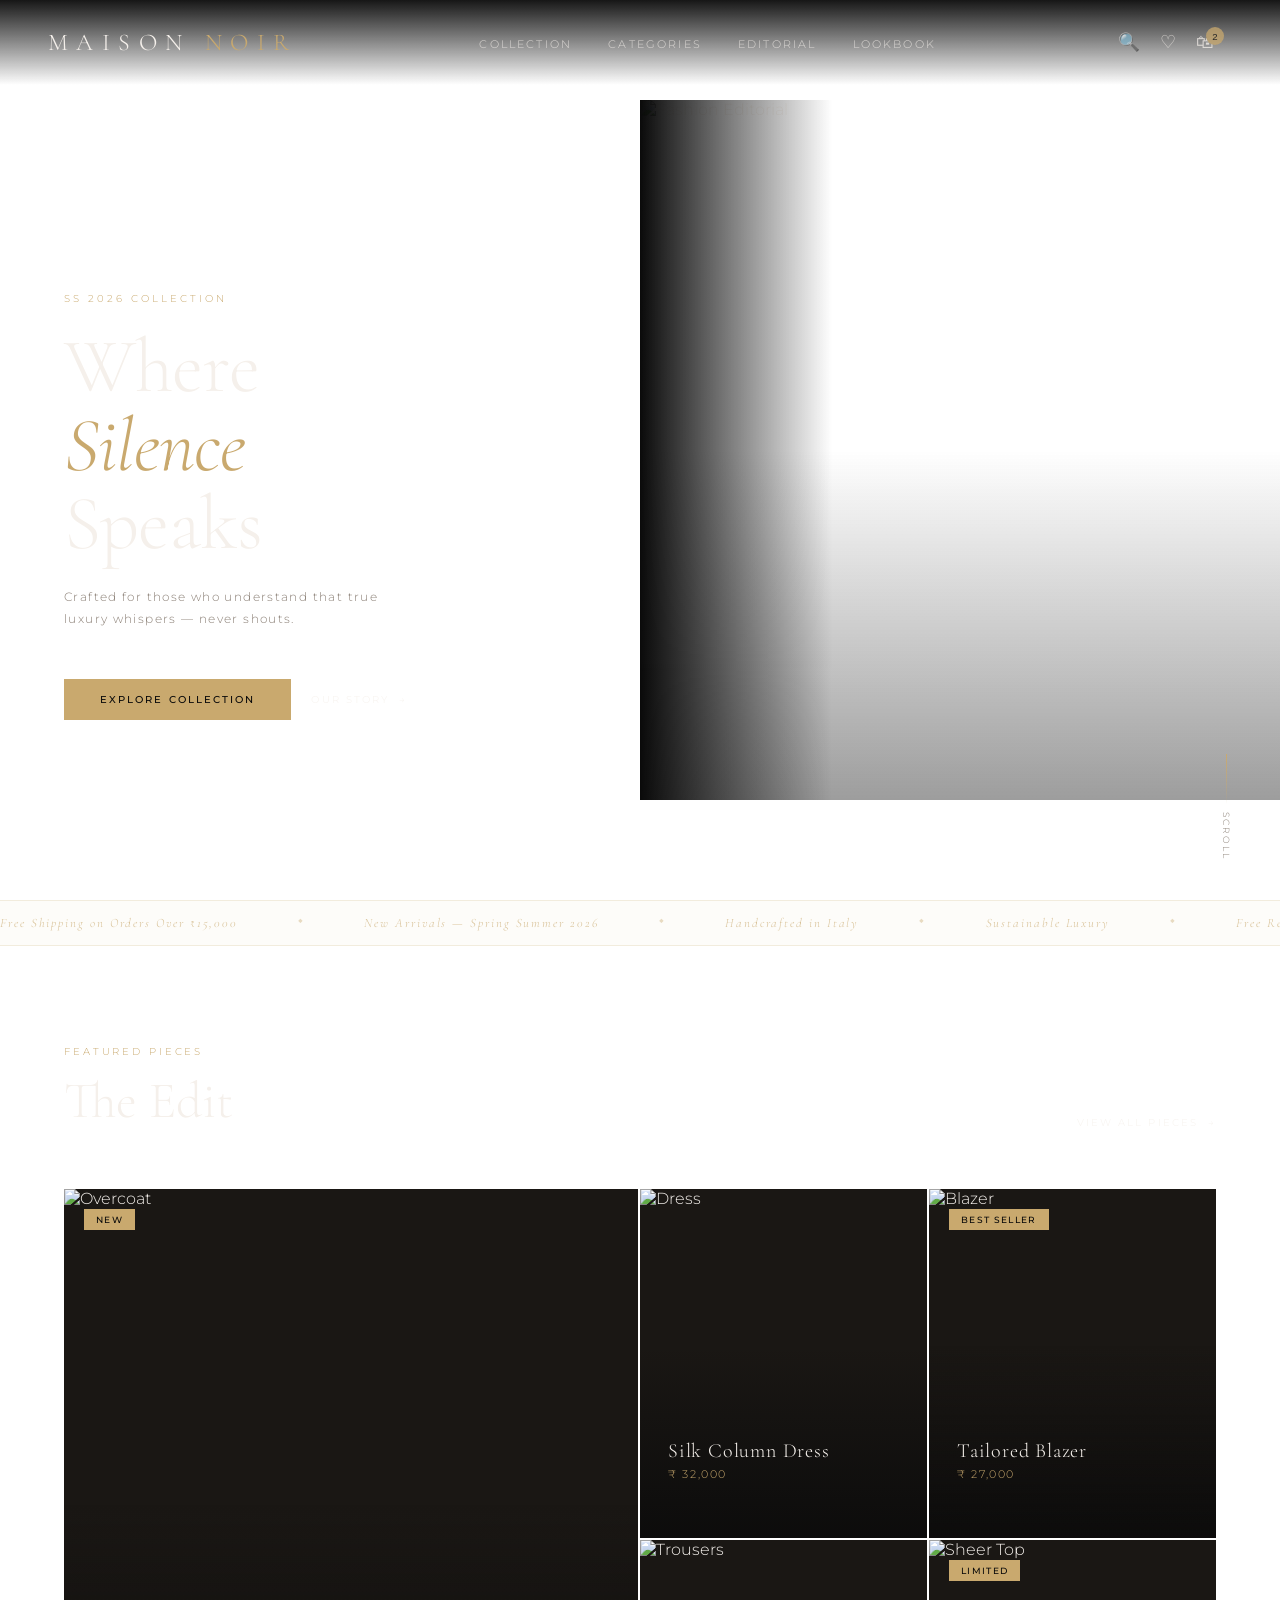
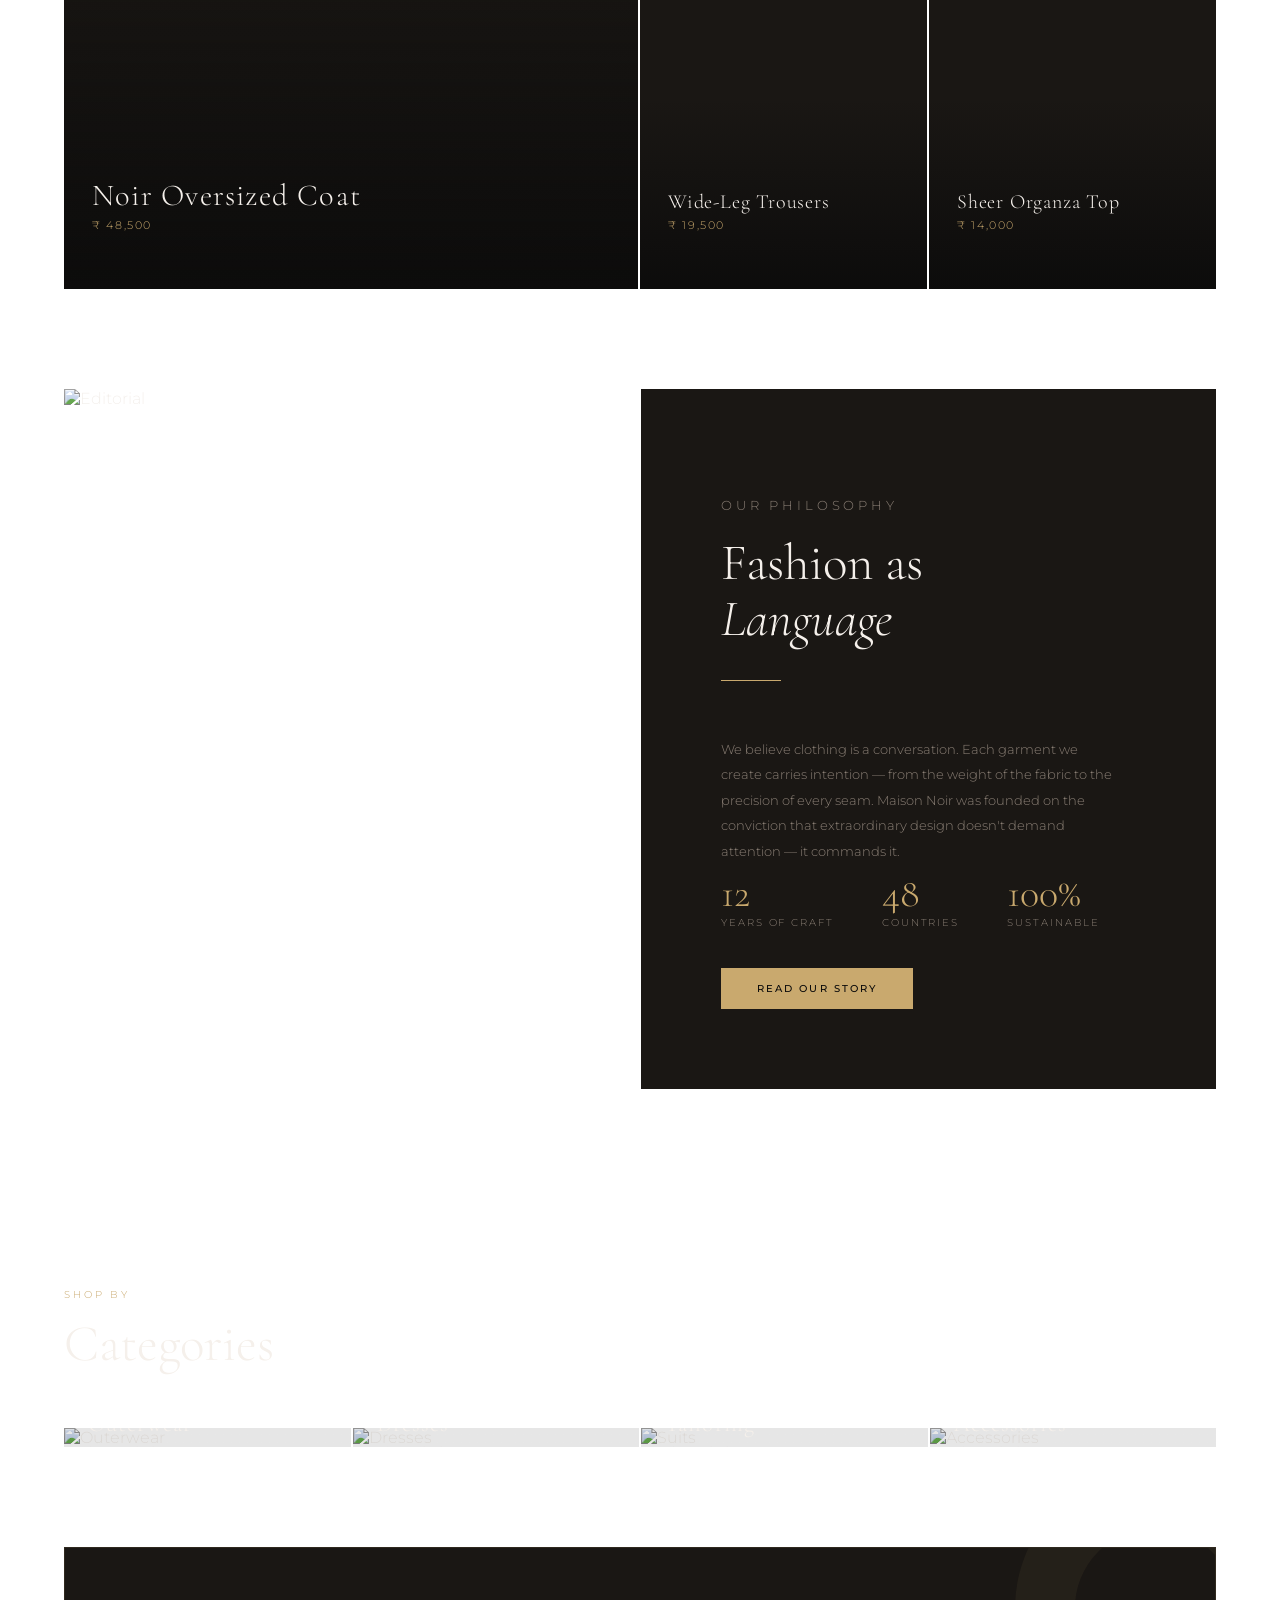
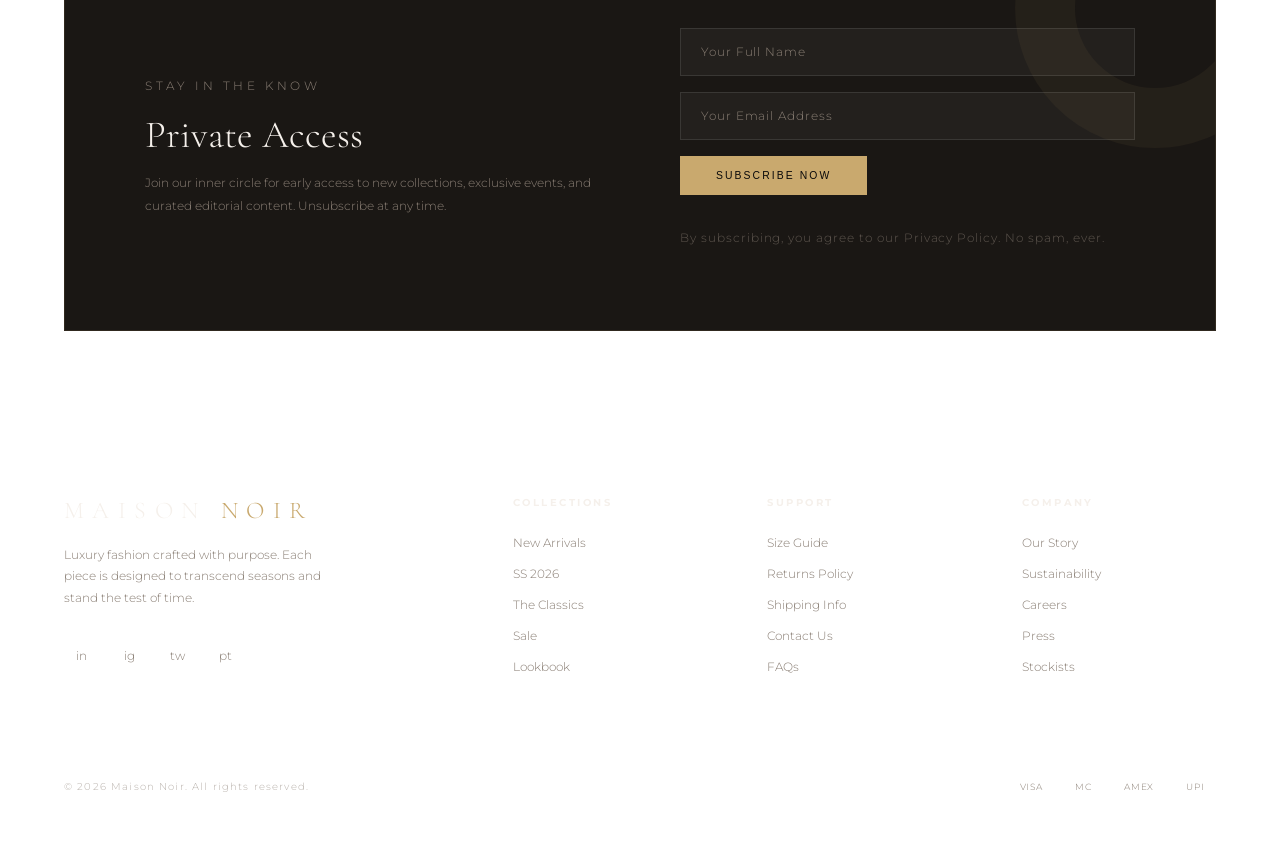
==== commit 93021192: "Update index.html" ====
--- a/index.html
+++ b/index.html
@@ -1,6 +1,22 @@
 <!DOCTYPE html>
 <html lang="en">
 <head>
+  <!-- Google Tag Manager -->
+<script>(function(w,d,s,l,i){w[l]=w[l]||[];w[l].push({'gtm.start':
+new Date().getTime(),event:'gtm.js'});var f=d.getElementsByTagName(s)[0],
+j=d.createElement(s),dl=l!='dataLayer'?'&l='+l:'';j.async=true;j.src=
+'https://www.googletagmanager.com/gtm.js?id='+i+dl;f.parentNode.insertBefore(j,f);
+})(window,document,'script','dataLayer','GTM-N457K3HK');</script>
+<!-- End Google Tag Manager -->
+  <!-- Google tag (gtag.js) -->
+<script async src="https://www.googletagmanager.com/gtag/js?id=G-83DWRDV0DD"></script>
+<script>
+  window.dataLayer = window.dataLayer || [];
+  function gtag(){dataLayer.push(arguments);}
+  gtag('js', new Date());
+
+  gtag('config', 'G-83DWRDV0DD');
+</script>
   <meta charset="UTF-8" />
   <meta name="viewport" content="width=device-width, initial-scale=1.0" />
   <title>MAISON NOIR — Fashion</title>
@@ -20,6 +36,10 @@
     html { scroll-behavior: smooth; }
 
     body {
+      <!-- Google Tag Manager (noscript) -->
+<noscript><iframe src="https://www.googletagmanager.com/ns.html?id=GTM-N457K3HK"
+height="0" width="0" style="display:none;visibility:hidden"></iframe></noscript>
+<!-- End Google Tag Manager (noscript) -->
       background: var(--black);
       color: var(--white);
       font-family: 'Montserrat', sans-serif;
